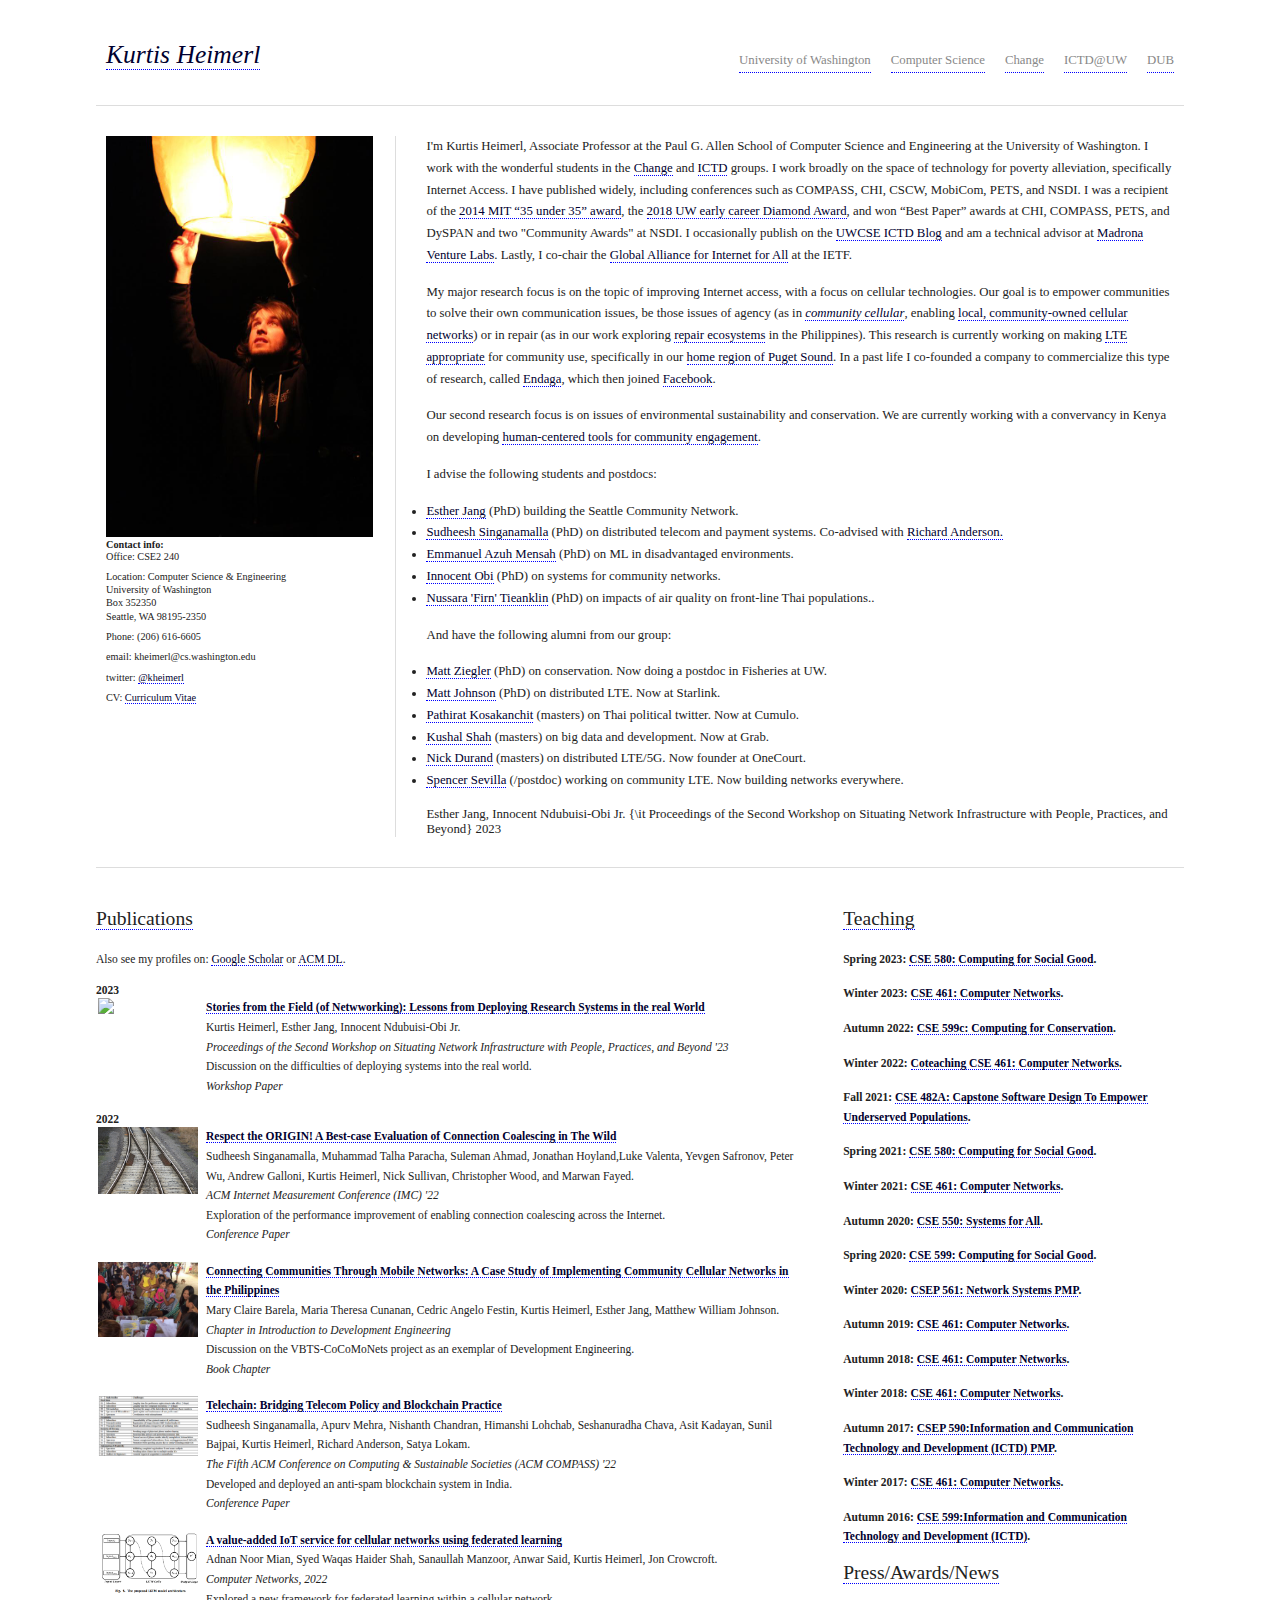
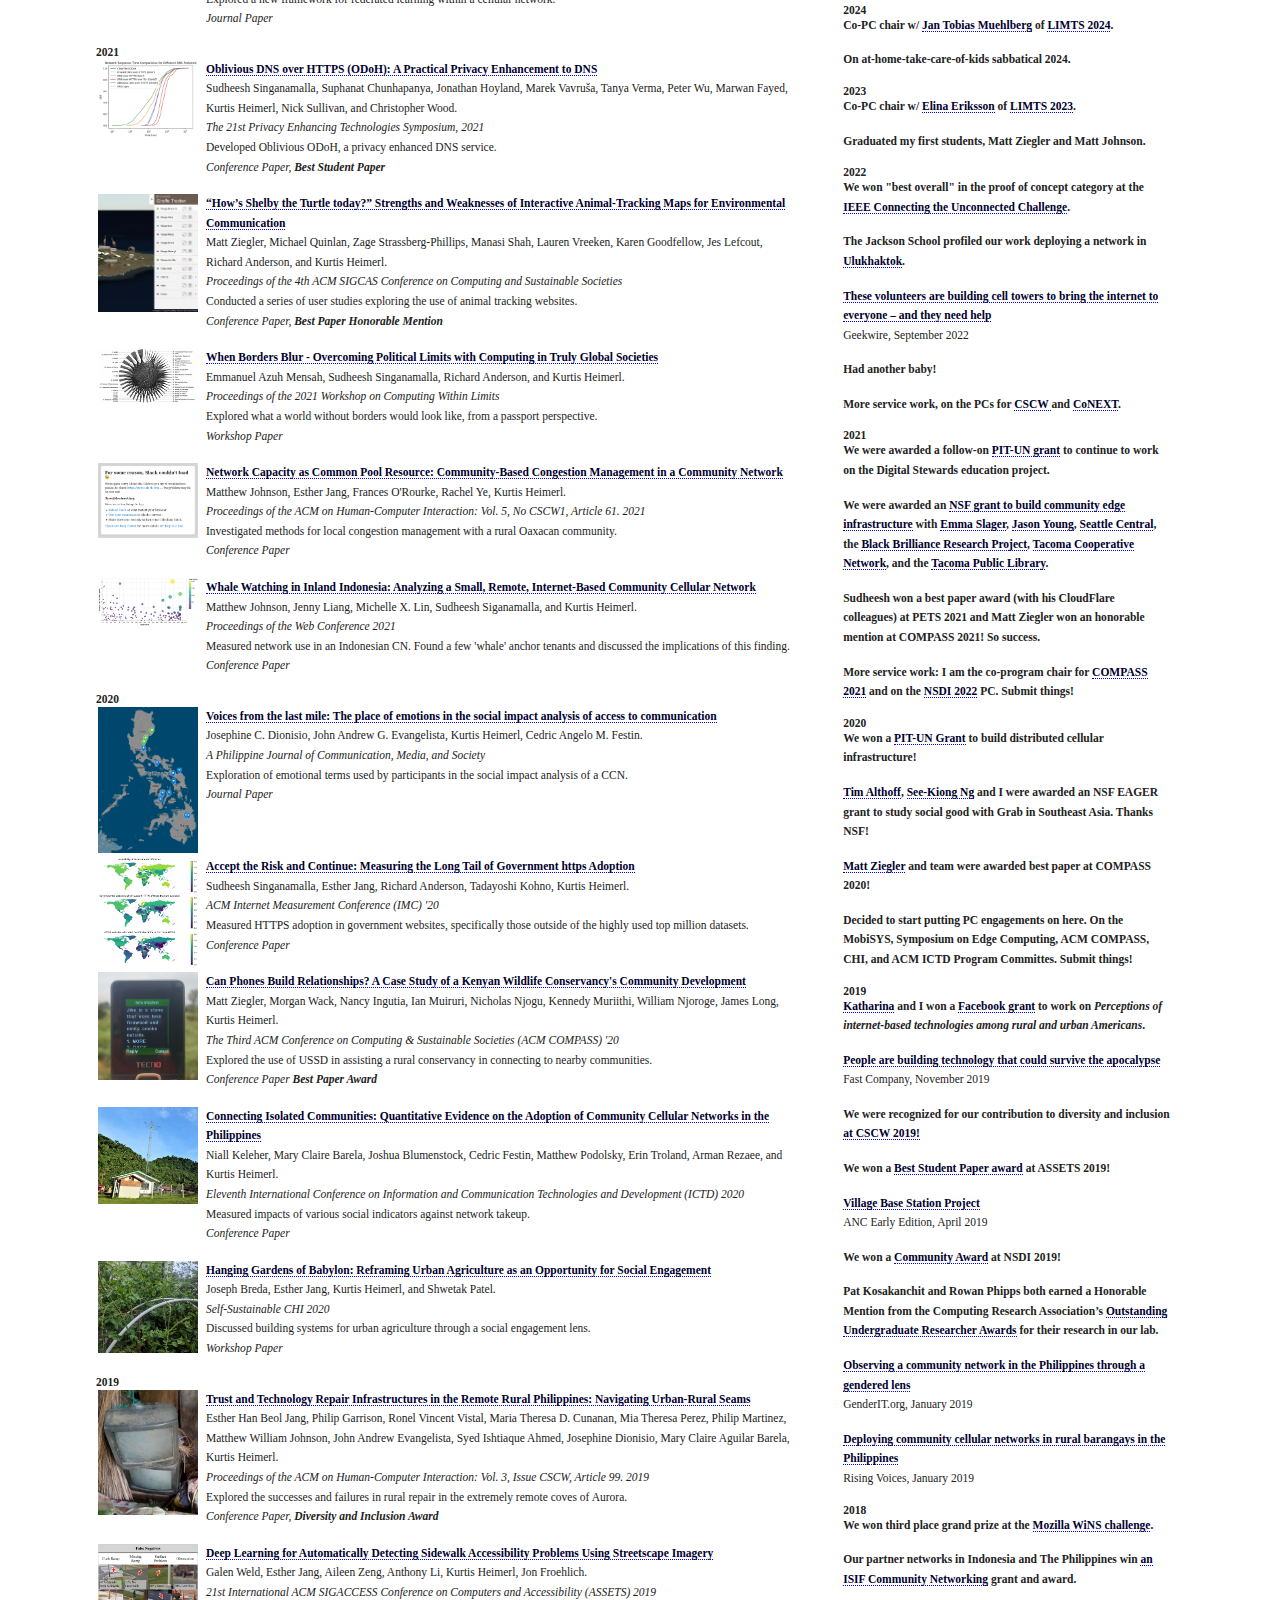
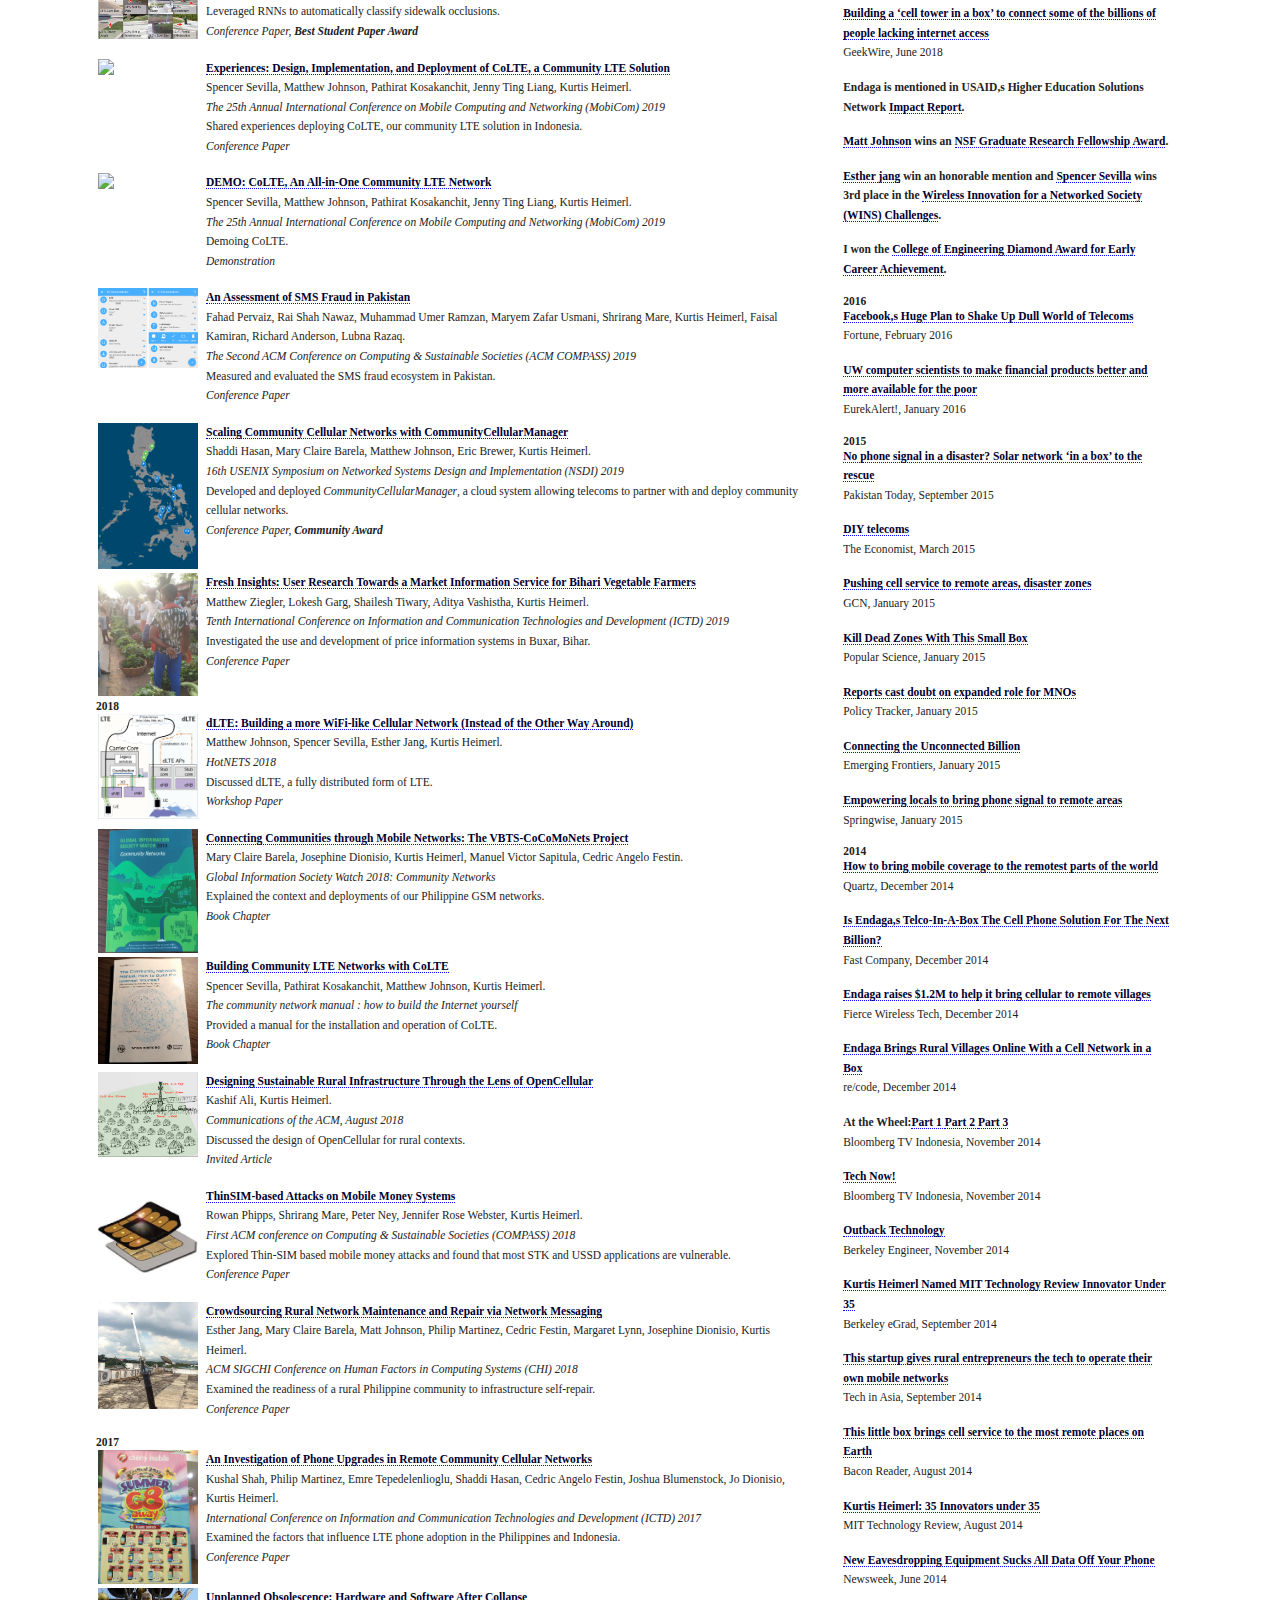
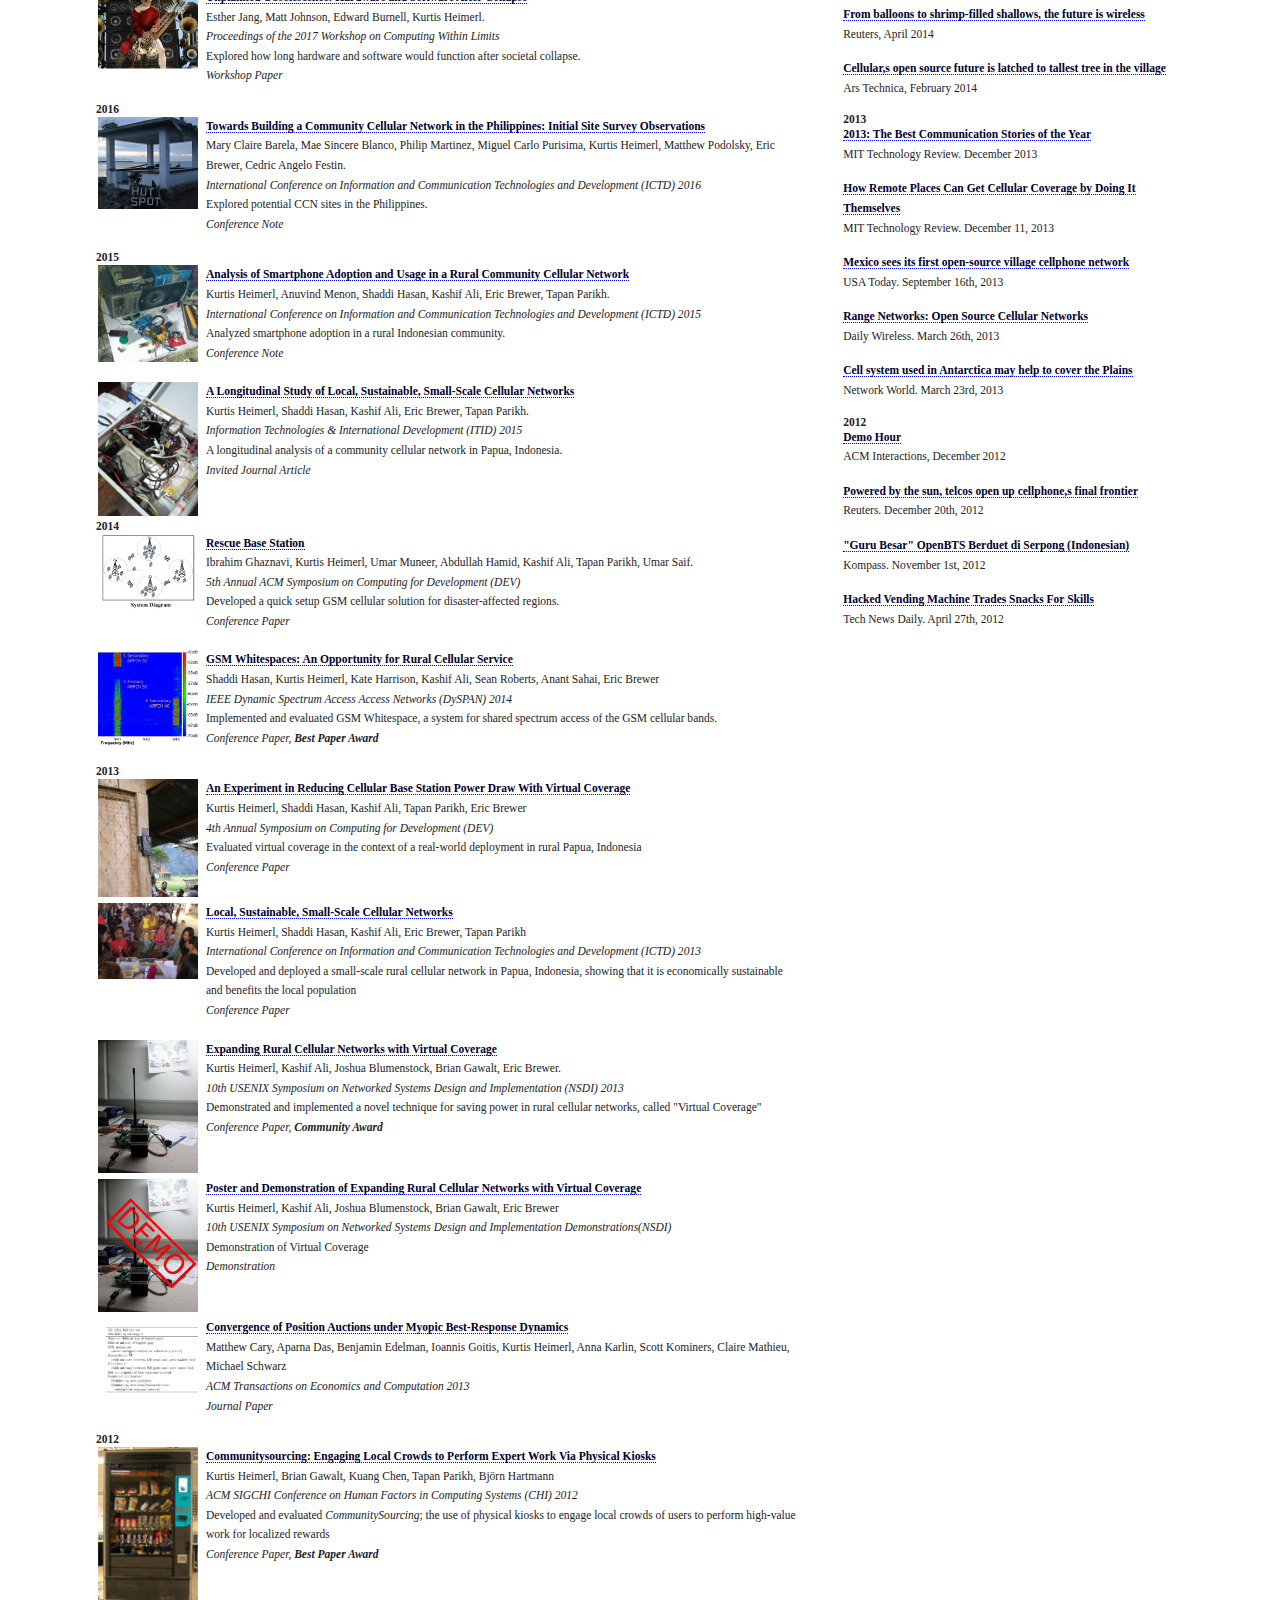
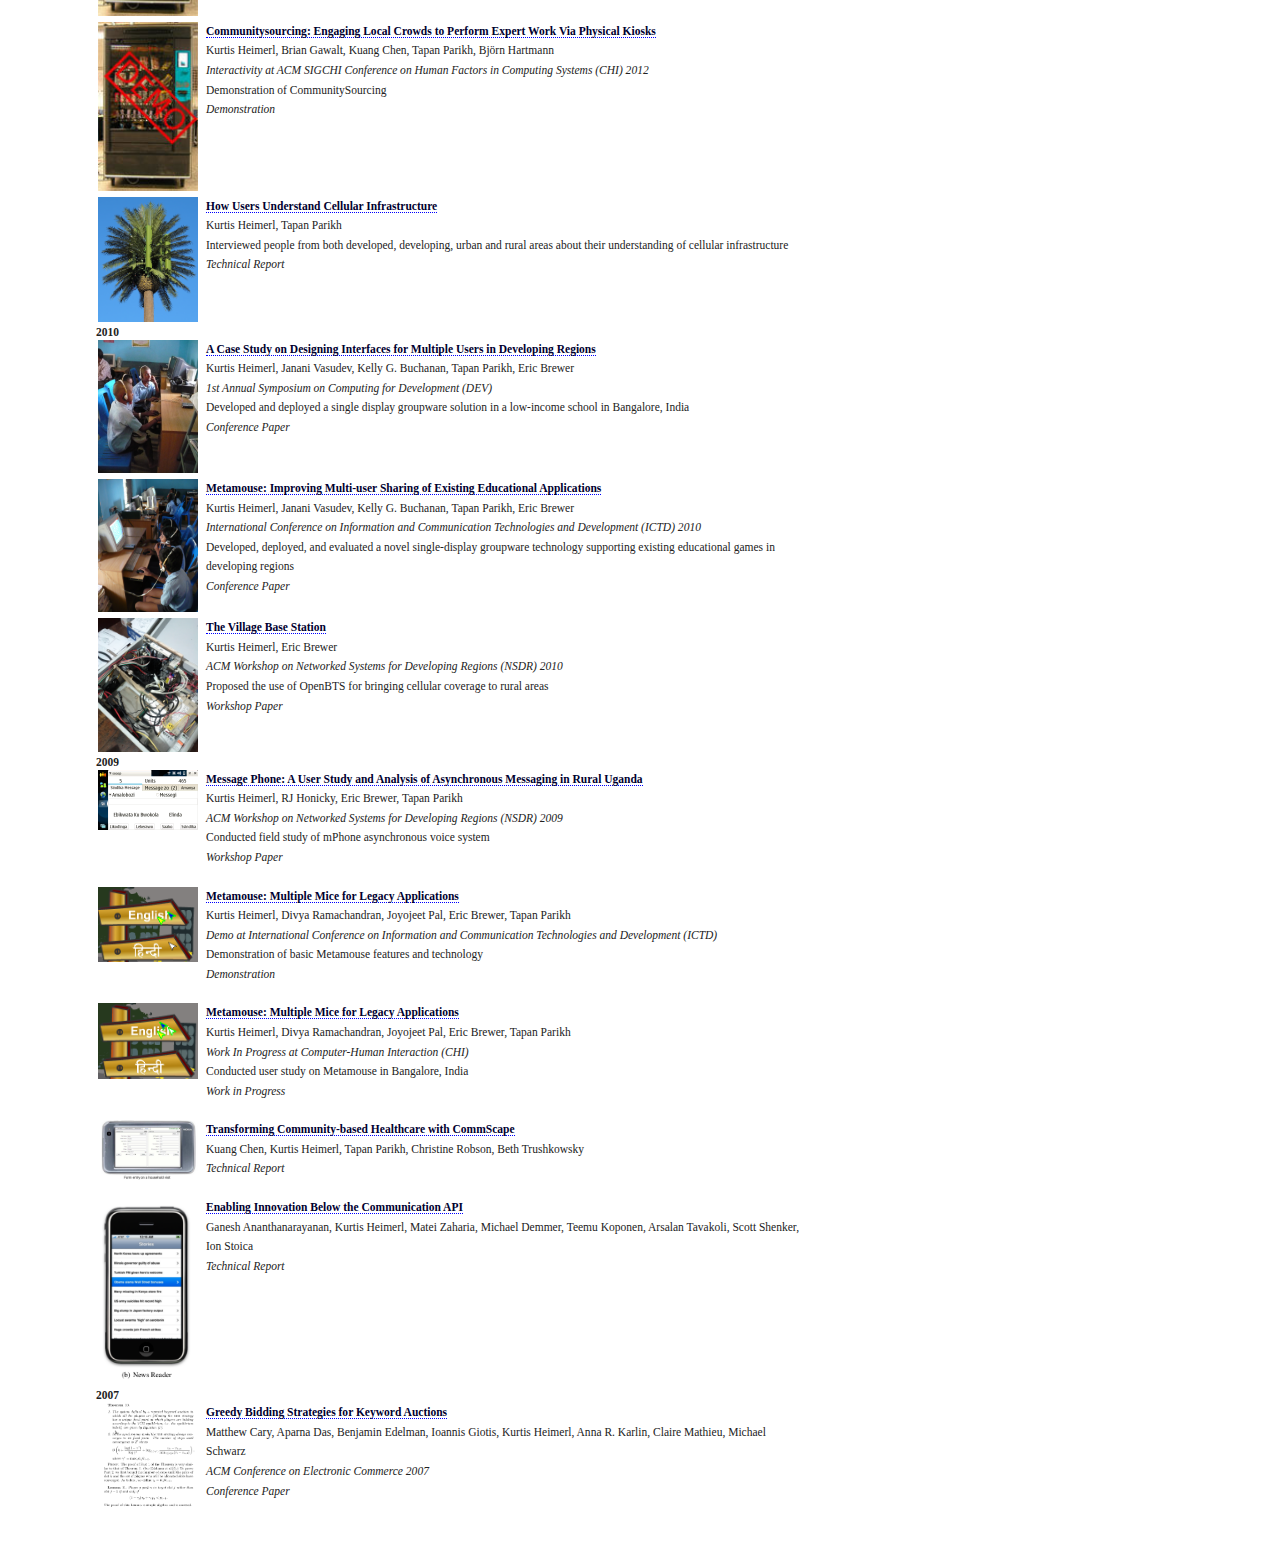
==== index.html @ 7b40af9b "updates news" ====
<!DOCTYPE html PUBLIC "-//W3C//DTD XHTML 1.0 Strict//EN" "http://www.w3.org/TR/xhtml1/DTD/xhtml1-strict.dtd">
<!-- saved from url=(0035)http://kurti.sh -->
<html xmlns="http://www.w3.org/1999/xhtml"><head><meta http-equiv="Content-Type" content="text/html; charset=UTF-8">
	
	<meta name="author" content="Kurtis Heimerl">
	<link rel="stylesheet" href="minimal.css" type="text/css">
	<style type="text/css" media="screen">
	p.pub {}
	span.pubtitle {font-weight:bold;}
	a.pubtitle {font-weight:bold;}	
	a.pubtitle:hover{}
	.pubauth {}
	.pubvenue {font-style:italic;}
	.publinks a{ font-style:italic;}
	.pubaward {color:#990000; font-style:italic;}

	p.newsitem {
	}
	p.newsdate {
	}

	.course A{font-weight:bold;}

	.course A:hover{}
	</style>
	<title>Kurtis Heimerl, University of Washington</title>

	<!--jQuery for templating-->
  <script type="text/javascript" src="jquery-1.4.4.min.js"></script><style type="text/css"></style>
  <script type="text/javascript" src="jquery.tmpl.min.js"></script>
  
</head>
<body>
  <div id="content">
    <h1><a href="http://kurti.sh">Kurtis Heimerl</a></h1>
    
    <ul id="menu">
      <li><a href="http://www.washington.edu/">University of Washington</a></li>
      <li><a href="http://www.cs.washington.edu/">Computer Science</a></li>
      <li><a href="http://change.washington.edu/">Change</a></li>
      <li><a href="http://ictd.cs.washington.edu/">ICTD@UW</a></li>
	  <li><a href="http://dub.washington.edu/">DUB</a></li>
      <li></li>
    </ul>
	
    <div class="post">
      <div class="details">
	<img src="images/lantern.jpg" style='height: 100%; width: 100%; object-fit: contain' border="0"/>
	<h4>Contact info:</h4>
	<p>Office: CSE2 240 <br/></p>
	<p>Location: Computer Science & Engineering<br/>
	  University of Washington<br/>
	  Box 352350<br/>
	  Seattle, WA 98195-2350<br/>
	  </p>
	<p>Phone: (206) 616-6605</p>
	<p>email: kheimerl@cs.washington.edu</p>
	<p>twitter: <a href="http://twitter.com/kheimerl">@kheimerl</a></p>
	<p>CV: <a href="cv.pdf">Curriculum Vitae</a></p>
	<!--
	<h4>Faculty Application Materials</h4>
	<p>
	  <a href="ResearchStatement.pdf">Research Statement</a> <br/>
	  <a href="TeachingStatement.pdf">Teaching Statement</a> <br/>
	</p>
	-->
      </div>
      <div class="body"> 
	<p>I'm Kurtis Heimerl, Associate Professor at the Paul G. Allen School of Computer Science and Engineering at the University of Washington. I work with the wonderful students in the <a href="http://change.washington.edu">Change</a> and <a href="http://ictd.cs.washington.edu">ICTD</a> groups. I work broadly on the space of technology for poverty alleviation, specifically Internet Access. I have published widely, including conferences such as COMPASS, CHI, CSCW, MobiCom, PETS, and NSDI. I was a recipient of the <a href="http://grad.berkeley.edu/news/headlines/honors-awards/kurtis-heimerl-named-mit-technology-innovator/">2014 MIT “35 under 35” award</a>, the <a href="https://news.cs.washington.edu/2018/01/18/kurtis-heimerl-recognized-with-college-of-engineering-diamond-award-for-early-career-achievement/">2018 UW early career Diamond Award</a>, and won “Best Paper” awards at CHI, COMPASS, PETS, and DySPAN and two "Community Awards" at NSDI. I occasionally publish on the <a href="https://medium.com/uw-ictd">UWCSE ICTD Blog</a> and am a technical advisor at <a href="https://www.madronavl.com/team">Madrona Venture Labs</a>. Lastly, I co-chair the <a href="https://datatracker.ietf.org/group/gaia/about/"> Global Alliance for Internet for All</a> at the IETF.</p> 
	  
	<p>My major research focus is on the topic of improving Internet access, with a focus on cellular technologies. Our goal is to empower communities to solve their own communication issues, be those issues of agency (as in <a href="pubs/Scaling_Community_Cellular_Networks.pdf"><i>community cellular</i></a>, enabling <a href="https://youtu.be/gc9zopzhlYM?t=4303">local, community-owned cellular networks</a>) or in repair (as in our work exploring <a href="pubs/chi-2017-tanay.pdf">repair ecosystems</a> in the Philippines). This research is currently working on making <a href="pubs/CoLTE_Mobicom_2019.pdf">LTE appropriate</a> for community use, specifically in our <a href="https://medium.com/uw-ictd/community-networks-in-seattle-a-call-to-action-b11e944d0a19">home region of Puget Sound</a>. In a past life I co-founded a company to commercialize this type of research, called <a href="http://www.fastcolabs.com/3039243/is-endagas-telco-in-a-box-the-cell-phone-solution-for-the-next-billion">Endaga</a>, which then joined <a href="http://facebook.com">Facebook</a>.</p>

	<p>Our second research focus is on issues of environmental sustainability and conservation. We are currently working with a convervancy in Kenya on developing <a href="https://medium.com/uw-ictd/technology-and-human-centered-environmentalism-27af63b54a6e">human-centered tools for community engagement</a>. </p>

	<p>
	  I advise the following students and postdocs: <ul>
	    <li><a href="https://homes.cs.washington.edu/~infrared/">Esther Jang</a> (PhD) building the </a href="https://seattlecommunitynetwork.org/">Seattle Community Network</a>.</li>
	    <li><a href="https://sudheesh.info/">Sudheesh Singanamalla</a> (PhD) on distributed telecom and payment systems. Co-advised with <a href="https://www.cs.washington.edu/people/faculty/anderson">Richard Anderson.</a> </li>
	    <li><a href="https://emazuh.github.io/">Emmanuel Azuh Mensah</a> (PhD) on ML in disadvantaged environments. </li>
	    <li><a href="https://blog.uzodi.com/">Innocent Obi</a> (PhD) on systems for community networks. </li>
	    <li><a href="https://github.com/nussarafirn">Nussara 'Firn' Tieanklin</a> (PhD) on impacts of air quality on front-line Thai populations.. </li>

	  </ul>
	</p>

	<p>
	  And have the following alumni from our group: <ul>
	    <li><a href="https://mziegler.github.io/">Matt Ziegler</a> (PhD) on conservation. Now doing a postdoc in Fisheries at UW.</li>

	    <li><a href="https://homes.cs.washington.edu/~matt9j/">Matt Johnson</a> (PhD) on distributed LTE. Now at Starlink.</li>

	    <li><a href="https://www.linkedin.com/in/pathiratk/">Pathirat Kosakanchit</a> (masters) on Thai political twitter. Now at Cumulo.</li>
	    <li><a href="https://kns94.github.io/">Kushal Shah</a> (masters) on big data and development. Now at Grab.</li>

	    <li><a href="https://www.linkedin.com/in/nick-durand-52a438186/">Nick Durand</a> (masters) on distributed LTE/5G. Now founder at OneCourt.</li>

	    <li><a href="https://spencersevilla.com/">Spencer Sevilla</a> (/postdoc) working on community LTE. Now building networks everywhere.</li>


	    <!--<li><a href="https://www.linkedin.com/in/rowan-phipps/">Rowan Phipps</a> (undergrad) on cellular security. Onto proper security research in the security and privacy lab. </li> -->

	  </ul>
	</p>
	
<!--
	<p>I've worked on a wide variety of projects. Some examples include <a href="http://represent.berkeley.edu/umati/">Umati,</a> the crowdsourcing vending machine; PANTS/NetAPI, a modern sockets implementation; <a href="pubs/mphone_nsdr_2009.pdf">mPhone</a>, a message-oriented phone system; and the Python implementation of the <a href="http://www.dtnrg.org/wiki/Code">DTN bundle protocol.</a></p>  

	<p>My Master's thesis was a project called <a href="http://sourceforge.net/projects/metamouse/">Metamouse</a> (not to be confused with <a href="http://www.metamouse.com">this</a>), which allows for more equitable sharing of existing educational content. You can see a video demonstration <a href="http://www.youtube.com/watch?v=XEu5MIx4fIs">here</a>. I also gave a CITRIS talk on this research which you can see <a href="http://www.youtube.com/watch?v=6Hb1d-Qh1Dw">here</a>.</p>  
	-->
	Esther Jang, Innocent Ndubuisi-Obi Jr.
	{\it Proceedings of the Second Workshop on Situating Network Infrastructure with People, Practices, and Beyond} 2023
	

      </div> <!-- END BODY-->
      <div class="x"></div>
    </div>
      
    <div class="coltwo">
      <h3><a href="http://www.cs.berkeley.edu/~kheimerl/#">Publications</a></h3>
      <p>Also see my profiles on: <a href="http://scholar.google.com/citations?user=CKwb5v8AAAAJ">Google Scholar</a> or <a href="http://dl.acm.org/author_page.cfm?id=81331494033">ACM DL</a>.</p>

      <div id="paperList">
	<h4>2023</h4>
	<table>
	  <tbody><tr><td width="106" valign="top"><img src="images/cd-install.png" width="100"/></td><td valign="top">    <p class="pub">   <span class="pubtitle"><a href="pubs/snip2_23.pdf">Stories from the Field (of Netwworking): Lessons from Deploying Research Systems in the real World</a></span><br/>      <span class="pubauth"> Kurtis Heimerl, Esther Jang, Innocent Ndubuisi-Obi Jr.<br/></span> <span class="pubvenue"> Proceedings of the Second Workshop on Situating Network Infrastructure with People, Practices, and Beyond '23<br/></span>   <span class="pubsumm"> Discussion on the difficulties of deploying systems into the real world. <br/></span>   <span class="pubvenue">Workshop Paper</span><span class="publinks"></span>       </p></td></tr>
	  </table>
	<h4>2022</h4>
	<table>
	  <tbody><tr><td width="106" valign="top"><img src="images/coalesce.jpg" width="100"/></td><td valign="top">    <p class="pub">   <span class="pubtitle"><a href="pubs/coalesce_imc2022.pdf">Respect the ORIGIN! A Best-case Evaluation of Connection Coalescing in The Wild</a></span><br/>      <span class="pubauth"> Sudheesh Singanamalla, Muhammad Talha Paracha, Suleman Ahmad, Jonathan Hoyland,Luke Valenta, Yevgen Safronov, Peter Wu, Andrew Galloni, Kurtis Heimerl, Nick Sullivan, Christopher Wood, and Marwan Fayed. <br/></span> <span class="pubvenue"> ACM Internet Measurement Conference (IMC) '22<br/></span>   <span class="pubsumm"> Exploration of the performance improvement of enabling connection coalescing across the Internet. <br/></span>   <span class="pubvenue">Conference Paper</span><span class="publinks"></span>       </p></td></tr>
	  <tbody><tr><td width="106" valign="top"><img src="images/cocomonets.png" width="100"/></td><td valign="top">    <p class="pub">   <span class="pubtitle"><a href="https://link.springer.com/chapter/10.1007/978-3-030-86065-3_21">Connecting Communities Through Mobile Networks: A Case Study of Implementing Community Cellular Networks in the Philippines </a></span><br/>      <span class="pubauth"> Mary Claire Barela, Maria Theresa Cunanan, Cedric Angelo Festin, Kurtis Heimerl, Esther Jang, Matthew William Johnson. <br/></span> <span class="pubvenue"> Chapter in Introduction to Development Engineering <br/></span>   <span class="pubsumm"> Discussion on the VBTS-CoCoMoNets project as an exemplar of Development Engineering. <br/></span>   <span class="pubvenue">Book Chapter</span><span class="publinks"></span>       </p></td></tr>
	  <tbody><tr><td width="106" valign="top"><img src="images/telechain.png" width="100"/></td><td valign="top">    <p class="pub">   <span class="pubtitle"><a href="pubs/telechain.pdf">Telechain: Bridging Telecom Policy and Blockchain Practice </a></span><br/>      <span class="pubauth"> Sudheesh Singanamalla, Apurv Mehra, Nishanth Chandran, Himanshi Lohchab, Seshanuradha Chava, Asit Kadayan, Sunil Bajpai, Kurtis Heimerl, Richard Anderson, Satya Lokam. <br/></span> <span class="pubvenue"> The Fifth ACM Conference on Computing & Sustainable Societies (ACM COMPASS) '22 <br/></span>   <span class="pubsumm"> Developed and deployed an anti-spam blockchain system in India. <br/></span>   <span class="pubvenue">Conference Paper</span><span class="publinks"></span>       </p></td></tr>
	  <tbody><tr><td width="106" valign="top"><img src="images/haider_paper.png" width="100"/></td><td valign="top">    <p class="pub">   <span class="pubtitle"><a href="https://www.sciencedirect.com/science/article/abs/pii/S1389128622002262">A value-added IoT service for cellular networks using federated learning </a></span><br/>      <span class="pubauth"> Adnan Noor Mian, Syed Waqas Haider Shah, Sanaullah Manzoor, Anwar Said, Kurtis Heimerl, Jon Crowcroft. <br/></span> <span class="pubvenue"> Computer Networks, 2022 <br/></span>   <span class="pubsumm"> Explored a new framework for federated learning within a cellular network. <br/></span>   <span class="pubvenue">Journal Paper</span><span class="publinks"></span>       </p></td></tr>
	    </table>
	<h4>2021</h4>
	<table>
	  <tbody><tr><td width="106" valign="top"><img src="images/all_protocols_compare.png" width="100"/></td><td valign="top">    <p class="pub">   <span class="pubtitle"><a href="pubs/popets-2021-0085.pdf">Oblivious DNS over HTTPS (ODoH): A Practical Privacy Enhancement to DNS </a></span><br/>      <span class="pubauth"> Sudheesh Singanamalla, Suphanat Chunhapanya, Jonathan Hoyland, Marek Vavruša, Tanya Verma, Peter Wu, Marwan Fayed, Kurtis Heimerl, Nick Sullivan, and Christopher Wood. <br/></span> <span class="pubvenue"> The 21st Privacy Enhancing Technologies Symposium, 2021 <br/></span>   <span class="pubsumm"> Developed Oblivious ODoH, a privacy enhanced DNS service. <br/></span>   <span class="pubvenue">Conference Paper, <b> Best Student Paper</b> </span><span class="publinks"></span>       </p></td></tr>
	  <tbody><tr><td width="106" valign="top"><img src="images/er-giraffe_tracker_small.png" width="100"/></td><td valign="top">    <p class="pub">   <span class="pubtitle"><a href="pubs/shelby-compass21.pdf">“How’s Shelby the Turtle today?” Strengths and Weaknesses of Interactive Animal-Tracking Maps for Environmental Communication  </a></span><br/>      <span class="pubauth"> Matt Ziegler, Michael Quinlan, Zage Strassberg-Phillips, Manasi Shah, Lauren Vreeken, Karen Goodfellow, Jes Lefcout, Richard Anderson, and Kurtis Heimerl. <br/></span> <span class="pubvenue"> Proceedings of the 4th ACM SIGCAS Conference on Computing and Sustainable Societies <br/></span>   <span class="pubsumm"> Conducted a series of user studies exploring the use of animal tracking websites. <br/></span>   <span class="pubvenue">Conference Paper, <b>Best Paper Honorable Mention</b></span><span class="publinks"></span>       </p></td></tr>
	  <tbody><tr><td width="106" valign="top"><img src="images/csc.png" width="100"/></td><td valign="top">    <p class="pub">   <span class="pubtitle"><a href="pubs/borderless_limits_2021.pdf">When Borders Blur - Overcoming Political Limits with Computing in Truly Global Societies </a></span><br/>      <span class="pubauth"> Emmanuel Azuh Mensah, Sudheesh Singanamalla, Richard Anderson, and Kurtis Heimerl. <br/></span> <span class="pubvenue"> Proceedings of the 2021 Workshop on Computing Within Limits <br/></span>   <span class="pubsumm"> Explored what a world without borders would look like, from a passport perspective. <br/></span>   <span class="pubvenue">Workshop Paper</span><span class="publinks"></span>       </p></td></tr>
	  <tbody><tr><td width="106" valign="top"><img src="images/slack-no-load.png" width="100"/></td><td valign="top">    <p class="pub">   <span class="pubtitle"><a href="pubs/commgestion_2020.pdf">Network Capacity as Common Pool Resource: Community-Based Congestion Management in a Community Network </a></span><br/>      <span class="pubauth"> Matthew Johnson, Esther Jang, Frances O'Rourke, Rachel Ye, Kurtis Heimerl. <br/></span> <span class="pubvenue"> Proceedings of the ACM on Human-Computer Interaction: Vol. 5, No CSCW1, Article 61. 2021 <br/></span>   <span class="pubsumm"> Investigated methods for local congestion management with a rural Oaxacan community. <br/></span>   <span class="pubvenue">Conference Paper</span><span class="publinks"></span>       </p></td></tr>
	  <tbody><tr><td width="106" valign="top"><img src="images/rate_purchase_per_user.png" width="100"/></td><td valign="top">    <p class="pub">   <span class="pubtitle"><a href="pubs/bok_data_analysis_2020.pdf">Whale Watching in Inland Indonesia: Analyzing a Small, Remote, Internet-Based Community Cellular Network </a></span><br/>      <span class="pubauth"> Matthew Johnson, Jenny Liang, Michelle X. Lin, Sudheesh Siganamalla, and Kurtis Heimerl. <br/></span> <span class="pubvenue"> Proceedings of the Web Conference 2021 <br/></span>   <span class="pubsumm"> Measured network use in an Indonesian CN. Found a few 'whale' anchor tenants and discussed the implications of this finding.<br/></span>   <span class="pubvenue">Conference Paper</span><span class="publinks"></span>       </p></td></tr>
	  </table>
	<h4>2020</h4>
	<table>
  	  <tbody><tr><td width="106" valign="top"><img src="images/ccm_sites.png" width="100"/></td><td valign="top">    <p class="pub">   <span class="pubtitle"><a href="http://www.plarideljournal.org/article/voices-from-the-last-mile-the-place-of-emotions-in-the-social-impact-analysis-of-access-to-communication">Voices from the last mile: The place of emotions in the social impact analysis of access to communication </a></span><br/>      <span class="pubauth"> Josephine C. Dionisio, John Andrew G. Evangelista, Kurtis Heimerl, Cedric Angelo M. Festin.<br/></span> <span class="pubvenue"> A Philippine Journal of Communication, Media, and Society <br/></span>   <span class="pubsumm">Exploration of emotional terms used by participants in the social impact analysis of a CCN. <br/></span>   <span class="pubvenue">Journal Paper</span><span class="publinks"></span>       </p></td></tr>
  	  <tbody><tr><td width="106" valign="top"><img src="images/https_and_cert_status_3.png" width="100"/></td><td valign="top">    <p class="pub">   <span class="pubtitle"><a href="pubs/IMC_2020___Long_Tail_of_the_Internet.pdf">Accept the Risk and Continue: Measuring the Long Tail of Government https Adoption </a></span><br/>      <span class="pubauth"> Sudheesh Singanamalla, Esther Jang, Richard Anderson, Tadayoshi Kohno, Kurtis Heimerl.<br/></span> <span class="pubvenue"> ACM Internet Measurement Conference (IMC) '20<br/></span>   <span class="pubsumm">Measured HTTPS adoption in government websites, specifically those outside of the highly used top million datasets. <br/></span>   <span class="pubvenue">Conference Paper</span><span class="publinks"></span>       </p></td></tr>
  	  <tbody><tr><td width="106" valign="top"><img src="images/phone-jiko.jpg" width="100"/></td><td valign="top">    <p class="pub">   <span class="pubtitle"><a href="pubs/olpejeta_compass2020.pdf">Can Phones Build Relationships? A Case Study of a Kenyan Wildlife Conservancy's Community Development </a></span><br/>      <span class="pubauth"> Matt Ziegler, Morgan Wack, Nancy Ingutia, Ian Muiruri, Nicholas Njogu, Kennedy Muriithi, William Njoroge, James Long, Kurtis Heimerl.<br/></span> <span class="pubvenue"> The Third ACM Conference on Computing & Sustainable Societies (ACM COMPASS) '20<br/></span>   <span class="pubsumm">Explored the use of USSD in assisting a rural conservancy in connecting to nearby communities. <br/></span>   <span class="pubvenue">Conference Paper <b>Best Paper Award</b</span><span class="publinks"></span>       </p></td></tr>
  	  <tbody><tr><td width="106" valign="top"><img src="images/ictd2020.jpg" width="100"/></td><td valign="top">    <p class="pub">   <span class="pubtitle"><a href="pubs/ccn_takeup_paper.pdf">Connecting Isolated Communities: Quantitative Evidence on the Adoption of Community Cellular Networks in the Philippines </a></span><br/>      <span class="pubauth"> Niall Keleher, Mary Claire Barela, Joshua Blumenstock, Cedric Festin, Matthew Podolsky, Erin Troland, Arman Rezaee, and Kurtis Heimerl.<br/></span> <span class="pubvenue">Eleventh International Conference on Information and Communication Technologies and Development (ICTD) 2020<br/></span>   <span class="pubsumm">Measured impacts of various social indicators against network takeup. <br/></span>   <span class="pubvenue">Conference Paper</span><span class="publinks"></span>       </p></td></tr>
  	  <tbody><tr><td width="106" valign="top"><img src="images/tomatoes.jpeg" width="100"/></td><td valign="top">    <p class="pub">   <span class="pubtitle"><a href="pubs/babylon_breda_chi2020.pdf">Hanging Gardens of Babylon: Reframing Urban Agriculture as an Opportunity for Social Engagement </a></span><br/>      <span class="pubauth"> Joseph Breda, Esther Jang, Kurtis Heimerl, and Shwetak Patel.<br/></span> <span class="pubvenue">Self-Sustainable CHI 2020<br/></span>   <span class="pubsumm">Discussed building systems for urban agriculture through a social engagement lens. <br/></span>   <span class="pubvenue">Workshop Paper</span><span class="publinks"></span>       </p></td></tr>
	</tbody></table>
	<h4>2019</h4>
	<table>
  	  <tbody><tr><td width="106" valign="top"><img src="images/oldtvs.jpg" width="100"/></td><td valign="top">    <p class="pub">   <span class="pubtitle"><a href="pubs/cscw_2019_rural_repair_camera.pdf ">Trust and Technology Repair Infrastructures in the Remote Rural Philippines: Navigating Urban-Rural Seams </a></span><br/>      <span class="pubauth"> Esther Han Beol Jang, Philip Garrison, Ronel Vincent Vistal, Maria Theresa D. Cunanan, Mia Theresa Perez, Philip Martinez, <br/> Matthew William Johnson, John Andrew Evangelista, Syed Ishtiaque Ahmed, Josephine Dionisio, Mary Claire Aguilar Barela, Kurtis Heimerl.<br/></span> <span class="pubvenue">Proceedings of the ACM on Human-Computer Interaction: Vol. 3, Issue CSCW, Article 99. 2019<br/></span>   <span class="pubsumm">Explored the successes and failures in rural repair in the extremely remote coves of Aurora. <br/></span>   <span class="pubvenue">Conference Paper, <b>Diversity and Inclusion Award</b></span><span class="publinks"></span>       </p></td></tr>
  	  <tbody><tr><td width="106" valign="top"><img src="images/sidewalk_assets.png" width="100"/></td><td valign="top">    <p class="pub">   <span class="pubtitle"><a href="pubs/sidewalk_cv_assets_final_fixed_accessible.pdf">Deep Learning for Automatically Detecting Sidewalk Accessibility Problems Using Streetscape Imagery </a></span><br/>      <span class="pubauth"> Galen Weld, Esther Jang, Aileen Zeng, Anthony Li, Kurtis Heimerl, Jon Froehlich.<br/></span> <span class="pubvenue"> 21st International ACM SIGACCESS Conference on Computers and Accessibility (ASSETS) 2019<br/></span>   <span class="pubsumm">Leveraged RNNs to automatically classify sidewalk occlusions. <br/></span>   <span class="pubvenue">Conference Paper, <b>Best Student Paper Award</b></span><span class="publinks"></span>       </p></td></tr>
  	  <tbody><tr><td width="106" valign="top"><img src="images/CoLTE_mobicom.png" width="100"/></td><td valign="top">    <p class="pub">   <span class="pubtitle"><a href="pubs/CoLTE_Mobicom_2019.pdf">Experiences: Design, Implementation, and Deployment of CoLTE, a Community LTE Solution </a></span><br/>      <span class="pubauth"> Spencer Sevilla, Matthew Johnson, Pathirat Kosakanchit, Jenny Ting Liang, Kurtis Heimerl.<br/></span> <span class="pubvenue"> The 25th Annual International Conference on Mobile Computing and Networking (MobiCom) 2019<br/></span>   <span class="pubsumm">Shared experiences deploying CoLTE, our community LTE solution in Indonesia. <br/></span>   <span class="pubvenue">Conference Paper</span><span class="publinks"></span>       </p></td></tr>
	  <tbody><tr><td width="106" valign="top"><img src="images/CoLTE_mobicom_demo.png" width="100"/></td><td valign="top">    <p class="pub">   <span class="pubtitle"><a href="pubs/CoLTE_Mobicom_Demo_2019.pdf">DEMO: CoLTE, An All-in-One Community LTE Network</a></span><br/>      <span class="pubauth"> Spencer Sevilla, Matthew Johnson, Pathirat Kosakanchit, Jenny Ting Liang, Kurtis Heimerl.<br/></span> <span class="pubvenue"> The 25th Annual International Conference on Mobile Computing and Networking (MobiCom) 2019<br/></span>   <span class="pubsumm">Demoing CoLTE. <br/></span>   <span class="pubvenue">Demonstration</span><span class="publinks"></span>       </p></td></tr>
  	  <tbody><tr><td width="106" valign="top"><img src="images/smishing_image.png" width="100"/></td><td valign="top">    <p class="pub">   <span class="pubtitle"><a href="pubs/Smishing_Compass_2019_Camera_Ready.pdf">An Assessment of SMS Fraud in Pakistan</a></span><br/>      <span class="pubauth"> Fahad Pervaiz, Rai Shah Nawaz, Muhammad Umer Ramzan, Maryem Zafar Usmani, Shrirang Mare, Kurtis Heimerl, Faisal Kamiran, Richard Anderson, Lubna Razaq.<br/></span> <span class="pubvenue">The Second ACM Conference on Computing & Sustainable Societies (ACM COMPASS) 2019<br/></span>   <span class="pubsumm">Measured and evaluated the SMS fraud ecosystem in Pakistan. <br/></span>   <span class="pubvenue">Conference Paper</span><span class="publinks"></span>       </p></td></tr>
  	  <tbody><tr><td width="106" valign="top"><img src="images/ccm_sites.png" width="100"/></td><td valign="top">    <p class="pub">   <span class="pubtitle"><a href="pubs/Scaling_Community_Cellular_Networks.pdf">Scaling Community Cellular Networks with CommunityCellularManager</a></span><br/>      <span class="pubauth"> Shaddi Hasan, Mary Claire Barela, Matthew Johnson, Eric Brewer, Kurtis Heimerl.<br/></span> <span class="pubvenue">16th USENIX Symposium on Networked Systems Design and Implementation (NSDI) 2019<br/></span>   <span class="pubsumm">Developed and deployed <i>CommunityCellularManager</i>, a cloud system allowing telecoms to partner with and deploy community cellular networks. <br/></span>   <span class="pubvenue">Conference Paper, <b>Community Award</b></span><span class="publinks"></span>       </p></td></tr>
  	  <tbody><tr><td width="106" valign="top"><img src="images/market1.jpg" width="100"/></td><td valign="top">    <p class="pub">   <span class="pubtitle"><a href="pubs/MattZ_Loop_ICTDX___cameraready.pdf">Fresh Insights: User Research Towards a Market Information Service for Bihari Vegetable Farmers</a></span><br/>      <span class="pubauth"> Matthew Ziegler, Lokesh Garg, Shailesh Tiwary, Aditya Vashistha, Kurtis Heimerl.<br/></span> <span class="pubvenue">Tenth International Conference on Information and Communication Technologies and Development (ICTD) 2019<br/></span>   <span class="pubsumm">Investigated the use and development of price information systems in Buxar, Bihar. <br/></span>   <span class="pubvenue">Conference Paper</span><span class="publinks"></span>       </p></td></tr>
	</tbody></table>
	<h4>2018</h4>
	<table>
  	  <tbody><tr><td width="106" valign="top"><img src="images/LTE-bolder.png" width="100"/></td><td valign="top">    <p class="pub">   <span class="pubtitle"><a href="pubs/dLTE-Johnson-HotNets-2018.pdf">dLTE: Building a more WiFi-like Cellular Network (Instead of the Other Way Around)</a></span><br/>      <span class="pubauth"> Matthew Johnson, Spencer Sevilla, Esther Jang, Kurtis Heimerl.<br/></span> <span class="pubvenue">HotNETS 2018<br/></span>   <span class="pubsumm">Discussed dLTE, a fully distributed form of LTE. <br/></span>   <span class="pubvenue">Workshop Paper</span><span class="publinks"></span>       </p></td></tr>
    	  <tbody><tr><td width="106" valign="top"><img src="images/giswatch18.jpg" width="100"/></td><td valign="top">    <p class="pub">   <span class="pubtitle"><a href="https://www.giswatch.org/community-networks">Connecting Communities through Mobile Networks: The VBTS-CoCoMoNets Project</a></span><br/>      <span class="pubauth"> Mary Claire Barela, Josephine Dionisio, Kurtis Heimerl, Manuel Victor Sapitula, Cedric Angelo Festin.<br/></span> <span class="pubvenue">Global Information Society Watch 2018: Community Networks<br/></span>   <span class="pubsumm">Explained the context and deployments of our Philippine GSM networks. <br/></span>   <span class="pubvenue">Book Chapter</span><span class="publinks"></span>       </p></td></tr>
    	  <tbody><tr><td width="106" valign="top"><img src="images/colte_manual.jpg" width="100"/></td><td valign="top">    <p class="pub">   <span class="pubtitle"><a href="http://bibliotecadigital.fgv.br/dspace/handle/10438/25696">Building Community LTE Networks with CoLTE</a></span><br/>      <span class="pubauth"> Spencer Sevilla, Pathirat Kosakanchit, Matthew Johnson, Kurtis Heimerl.<br/></span> <span class="pubvenue">The community network manual : how to build the Internet yourself<br/></span>   <span class="pubsumm">Provided a manual for the installation and operation of CoLTE. <br/></span>   <span class="pubvenue">Book Chapter</span><span class="publinks"></span>       </p></td></tr>
	  <tbody><tr><td width="106" valign="top"><img src="images/oc.png" width="100"/></td><td valign="top">    <p class="pub">   <span class="pubtitle"><a href="https://cacm.acm.org/magazines/2018/8/229756-designing-sustainable-rural-infrastructure-through-the-lens-of-opencellular/abstract">Designing Sustainable Rural Infrastructure Through the Lens of OpenCellular</a></span><br/>      <span class="pubauth"> Kashif Ali, Kurtis Heimerl.<br/></span> <span class="pubvenue">Communications of the ACM, August 2018<br/></span>   <span class="pubsumm">Discussed the design of OpenCellular for rural contexts. <br/></span>   <span class="pubvenue">Invited Article</span><span class="publinks"></span>       </p></td></tr>
	  <tbody><tr><td width="106" valign="top"><img src="images/taisyssimcards.jpg" width="100"/></td><td valign="top">    <p class="pub">   <span class="pubtitle"><a href="pubs/thinsim-based-attacks.pdf">ThinSIM-based Attacks on Mobile Money Systems</a></span><br/>      <span class="pubauth"> Rowan Phipps, Shrirang Mare, Peter Ney, Jennifer Rose Webster, Kurtis Heimerl.<br/></span> <span class="pubvenue">First ACM conference on Computing & Sustainable Societies (COMPASS) 2018<br/></span>   <span class="pubsumm">Explored Thin-SIM based mobile money attacks and found that most STK and USSD applications are vulnerable. <br/></span>   <span class="pubvenue">Conference Paper</span><span class="publinks"></span>       </p></td></tr>
	  <tbody><tr><td width="106" valign="top"><img src="images/antenna_problem.jpg" width="100"/></td><td valign="top">    <p class="pub">   <span class="pubtitle"><a href="pubs/chi-2017-tanay.pdf">Crowdsourcing Rural Network Maintenance and Repair via Network Messaging</a></span><br/>      <span class="pubauth"> Esther Jang, Mary Claire Barela, Matt Johnson, Philip Martinez, Cedric Festin, Margaret Lynn, Josephine Dionisio, Kurtis Heimerl.<br/></span>      <span class="pubvenue">ACM SIGCHI Conference on Human Factors in Computing Systems (CHI) 2018<br/></span>   <span class="pubsumm">Examined the readiness of a rural Philippine community to infrastructure self-repair. <br/></span>   <span class="pubvenue">Conference Paper</span><span class="publinks"></span>       </p></td></tr> 
	    </table>
	<h4>2017</h4>
	<table>
	  <tbody><tr><td width="106" valign="top"><img src="images/ph_kids.JPG" width="100"/></td><td valign="top">    <p class="pub">   <span class="pubtitle"><a href="pubs/investigation-phone-upgrades-ICTD17.pdf">An Investigation of Phone Upgrades in Remote Community Cellular Networks</a></span><br/>      <span class="pubauth"> Kushal Shah, Philip Martinez, Emre Tepedelenlioglu, Shaddi Hasan, Cedric Angelo Festin, Joshua Blumenstock, Jo Dionisio, Kurtis Heimerl.<br/></span>      <span class="pubvenue">International Conference on Information and Communication Technologies and Development (ICTD) 2017<br/></span>   <span class="pubsumm">Examined the factors that influence LTE phone adoption in the Philippines and Indonesia. <br/></span>   <span class="pubvenue">Conference Paper</span><span class="publinks"></span>       </p></td></tr> 
	  <tbody><tr><td width="106" valign="top"><img src="images/Coma_doof.jpg" width="100"/></td><td valign="top">    <p class="pub">   <span class="pubtitle"><a href="pubs/unplanned_limits17.pdf">Unplanned Obsolescence: Hardware and Software After Collapse</a></span><br/>      <span class="pubauth"> Esther Jang, Matt Johnson, Edward Burnell, Kurtis Heimerl.<br/></span>      <span class="pubvenue">Proceedings of the 2017 Workshop on Computing Within Limits<br/></span>   <span class="pubsumm">Explored how long hardware and software would function after societal collapse. <br/></span>   <span class="pubvenue">Workshop Paper</span><span class="publinks"></span>       </p></td></tr> 
	</tbody></table>

	<h4>2016</h4>
	<table>         
	  <tbody><tr><td width="106" valign="top"><img src="images/fil_ictd2016.jpg" width="100"/></td><td valign="top">    <p class="pub">   <span class="pubtitle"><a href="pubs/fil_ccn_ictd_2016.pdf">Towards Building a Community Cellular Network in the Philippines: Initial Site Survey Observations</a></span><br/>      <span class="pubauth"> Mary Claire Barela, Mae Sincere Blanco, Philip Martinez, Miguel Carlo Purisima, Kurtis Heimerl, Matthew Podolsky, Eric Brewer, Cedric Angelo Festin.<br/></span>      <span class="pubvenue">International Conference on Information and Communication Technologies and Development (ICTD) 2016<br/></span>   <span class="pubsumm">Explored potential CCN sites in the Philippines. <br/></span>   <span class="pubvenue">Conference Note</span><span class="publinks"></span>       </p></td></tr> 
	</tbody></table>
	<h4>2015</h4>
	<table>         
	  <tbody><tr><td width="106" valign="top"><img src="images/phones.jpg" width="100"/></td><td valign="top">    <p class="pub">   <span class="pubtitle"><a href="pubs/smartphones_ictd15.pdf">Analysis of Smartphone Adoption and Usage in a Rural Community Cellular Network</a></span><br/>      <span class="pubauth"> Kurtis Heimerl, Anuvind Menon, Shaddi Hasan, Kashif Ali, Eric Brewer, Tapan Parikh.<br/></span>      <span class="pubvenue">International Conference on Information and Communication Technologies and Development (ICTD) 2015<br/></span>   <span class="pubsumm">Analyzed smartphone adoption in a rural Indonesian community. <br/></span>   <span class="pubvenue">Conference Note</span><span class="publinks"></span>       </p></td></tr> 
	</tbody></table>
	<table>         
	  <tbody><tr><td width="106" valign="top"><img src="images/bts.jpg" width="100"/></td><td valign="top">    <p class="pub">   <span class="pubtitle"><a href="pubs/vbts_itid_15.pdf">A Longitudinal Study of Local, Sustainable, Small-Scale Cellular Networks</a></span><br/>      <span class="pubauth">Kurtis Heimerl, Shaddi Hasan, Kashif Ali, Eric Brewer, Tapan Parikh.<br/></span>      <span class="pubvenue"> Information Technologies & International Development (ITID) 2015 <br/></span>   <span class="pubsumm">A longitudinal analysis of a community cellular network in Papua, Indonesia. <br/></span>   <span class="pubvenue">Invited Journal Article</span><span class="publinks"></span>       </p></td></tr> 
	</tbody></table>
	<h4>2014</h4>
	<table>         
	  <tbody><tr><td width="106" valign="top"><img src="images/rbs.png" width="100"/></td><td valign="top">    <p class="pub">   <span class="pubtitle"><a href="pubs/rbs-dev14.pdf">Rescue Base Station</a></span><br/>      <span class="pubauth">Ibrahim Ghaznavi, Kurtis Heimerl, Umar Muneer, Abdullah Hamid, Kashif Ali, Tapan Parikh, Umar Saif.<br/></span>      <span class="pubvenue">5th Annual ACM Symposium on Computing for Development (DEV)<br/></span>   <span class="pubsumm">Developed a quick setup GSM cellular solution for disaster-affected regions.<br/></span>   <span class="pubvenue">Conference Paper</span><span class="publinks"></span>       </p></td></tr> 
	</tbody></table>
	<table>
	  <tbody><tr><td width="106" valign="top"><img src="images/dyspann.png" width="100"/></td><td valign="top">    <p class="pub">   <span class="pubtitle"><a href="pubs/gsmws_dyspann14.pdf">GSM Whitespaces: An Opportunity for Rural Cellular Service</a></span><br/>      <span class="pubauth">Shaddi Hasan, Kurtis Heimerl, Kate Harrison, Kashif Ali, Sean Roberts, Anant Sahai, Eric Brewer<br/></span>      <span class="pubvenue">IEEE Dynamic Spectrum Access Access Networks (DySPAN) 2014 <br/></span>   <span class="pubsumm">Implemented and evaluated GSM Whitespace, a system for shared spectrum access of the GSM cellular bands.<br/></span>   <span class="pubvenue">Conference Paper, <b>Best Paper Award</b></span><span class="publinks"></span>       </p></td></tr>      
	</tbody></table>
	<h4>2013</h4>   
	<table>         <tbody><tr><td width="106" valign="top"><img src="images/wake.jpg" width="100"/></td><td valign="top">    <p class="pub">   <span class="pubtitle"><a href="pubs/vbts_dev4.pdf">An Experiment in Reducing Cellular Base Station Power Draw With Virtual Coverage</a></span><br/>      <span class="pubauth">Kurtis Heimerl, Shaddi Hasan, Kashif Ali, Tapan Parikh, Eric Brewer<br/></span>      <span class="pubvenue">4th Annual Symposium on Computing for Development (DEV)<br/></span>   <span class="pubsumm">Evaluated virtual coverage in the context of a real-world deployment in rural Papua, Indonesia<br/></span>   <span class="pubvenue">Conference Paper</span><span class="publinks"></span>       </p></td></tr>      </tbody></table>

	<table>         <tbody><tr><td width="106" valign="top"><img src="images/vbts.png" width="100"/></td><td valign="top">    <p class="pub">   <span class="pubtitle"><a href="pubs/vbts_ictd_13.pdf">Local, Sustainable, Small-Scale Cellular Networks</a></span><br/>      <span class="pubauth">Kurtis Heimerl, Shaddi Hasan, Kashif Ali, Eric Brewer, Tapan Parikh<br/></span>      <span class="pubvenue">International Conference on Information and Communication Technologies and Development (ICTD) 2013<br/></span>   <span class="pubsumm">Developed and deployed a small-scale rural cellular network in Papua, Indonesia, showing that it is economically sustainable and benefits the local population<br/></span>   <span class="pubvenue">Conference Paper</span><span class="publinks"></span>       </p></td></tr>      </tbody></table>

	<table>         <tbody><tr><td width="106" valign="top"><img src="images/wur.jpg" width="100"/></td><td valign="top">    <p class="pub">   <span class="pubtitle"><a href="pubs/vbts_nsdi_13.pdf">Expanding Rural Cellular Networks with Virtual Coverage</a></span><br/>      <span class="pubauth">Kurtis Heimerl, Kashif Ali, Joshua Blumenstock, Brian Gawalt, Eric Brewer.<br/></span>      <span class="pubvenue">10th USENIX Symposium on Networked Systems Design and Implementation (NSDI) 2013<br/></span>   <span class="pubsumm">Demonstrated and implemented a novel technique for saving power in rural cellular networks, called "Virtual Coverage"<br/></span>   <span class="pubvenue">Conference Paper, <b>Community Award</b></span><span class="publinks"></span>       </p></td></tr>      </tbody></table>

	<table>         <tbody><tr><td width="106" valign="top"><img src="images/wur-demo.jpg" width="100"/></td><td valign="top">    <p class="pub">   <span class="pubtitle"><a href="pubs/vbts_nsdi_demo_13.pdf">Poster and Demonstration of Expanding Rural Cellular Networks with Virtual Coverage</a></span><br/>      <span class="pubauth">Kurtis Heimerl, Kashif Ali, Joshua Blumenstock, Brian Gawalt, Eric Brewer<br/></span>      <span class="pubvenue">10th USENIX Symposium on Networked Systems Design and Implementation Demonstrations(NSDI)<br/></span>   <span class="pubsumm">Demonstration of Virtual Coverage<br/></span>   <span class="pubvenue">Demonstration</span><span class="publinks"></span>       </p></td></tr>      </tbody></table>

	<table>         <tbody><tr><td width="106" valign="top"><img src="images/conv.png" width="100"/></td><td valign="top">    <p class="pub">   <span class="pubtitle"><a href="pubs/convergence_in_position_auctions.pdf">Convergence of Position Auctions under Myopic Best-Response Dynamics</a></span><br/>      <span class="pubauth">Matthew Cary, Aparna Das, Benjamin Edelman, Ioannis Goitis, Kurtis Heimerl, Anna Karlin, Scott Kominers, Claire Mathieu, Michael Schwarz<br/></span>      <span class="pubvenue">ACM Transactions on Economics and Computation 2013<br/></span>   <!--<span class="pubsumm"><br/></span>-->   <span class="pubvenue">Journal Paper</span><span class="publinks"></span>       </p></td></tr>      </tbody></table>

	<h4>2012</h4>   
	<table>         <tbody><tr><td width="106" valign="top"><img src="images/chi12-umati.jpg" width="100"/></td><td valign="top">    <p class="pub">   <span class="pubtitle"><a href="pubs/umati_chi2012.pdf">Communitysourcing: Engaging Local Crowds to Perform Expert Work Via Physical Kiosks</a></span><br/>      <span class="pubauth">Kurtis Heimerl, Brian Gawalt, Kuang Chen, Tapan Parikh, Bj&ouml;rn Hartmann<br/></span>      <span class="pubvenue">ACM SIGCHI Conference on Human Factors in Computing Systems (CHI) 2012<br/></span>   <span class="pubsumm">Developed and evaluated <i>CommunitySourcing</i>; the use of physical kiosks to engage local crowds of users to perform high-value work for localized rewards<br/></span>   <span class="pubvenue">Conference Paper, <b>Best Paper Award</b></span><span class="publinks"></span>       </p></td></tr>      </tbody></table>

	<table>         <tbody><tr><td width="106" valign="top"><img src="images/chi12-umati-demo.jpg" width="100"/></td><td valign="top">    <p class="pub">   <span class="pubtitle"><a href="pubs/umati_chi2012.pdf">Communitysourcing: Engaging Local Crowds to Perform Expert Work Via Physical Kiosks</a></span><br/>      <span class="pubauth">Kurtis Heimerl, Brian Gawalt, Kuang Chen, Tapan Parikh, Bj&ouml;rn Hartmann<br/></span>      <span class="pubvenue">Interactivity at ACM SIGCHI Conference on Human Factors in Computing Systems (CHI) 2012<br/></span>   <span class="pubsumm">Demonstration of CommunitySourcing<br/></span>   <span class="pubvenue">Demonstration</span><span class="publinks"></span>       </p></td></tr>      </tbody></table>

	<table>         <tbody><tr><td width="106" valign="top"><img src="images/understanding.jpg" width="100"/></td><td valign="top">    <p class="pub">   <span class="pubtitle"><a href="http://www.eecs.berkeley.edu/Pubs/TechRpts/2012/EECS-2012-42.html">How Users Understand Cellular Infrastructure</a></span><br/>      <span class="pubauth">Kurtis Heimerl, Tapan Parikh<br/></span>      <!--<span class="pubvenue"><br/></span>-->   <span class="pubsumm">Interviewed people from both developed, developing, urban and rural areas about their understanding of cellular infrastructure<br/></span>   <span class="pubvenue">Technical Report</span><span class="publinks"></span>       </p></td></tr>      </tbody></table>

	<h4>2010</h4>   
	<table>         <tbody><tr><td width="106" valign="top"><img src="images/mm2.jpg" width="100"/></td><td valign="top">    <p class="pub">   <span class="pubtitle"><a href="pubs/mm_dev10.pdf">A Case Study on Designing Interfaces for Multiple Users in Developing Regions</a></span><br/>      <span class="pubauth">Kurtis Heimerl, Janani Vasudev, Kelly G. Buchanan, Tapan Parikh, Eric Brewer<br/></span>      <span class="pubvenue">1st Annual Symposium on Computing for Development (DEV)<br/></span>   <span class="pubsumm">Developed and deployed a single display groupware solution in a low-income school in Bangalore, India<br/></span>   <span class="pubvenue">Conference Paper</span><span class="publinks"></span>       </p></td></tr>      </tbody></table>

	<table>         <tbody><tr><td width="106" valign="top"><img src="images/mm.jpg" width="100"/></td><td valign="top">    <p class="pub">   <span class="pubtitle"><a href="pubs/mm_ictd10.pdf">Metamouse: Improving Multi-user Sharing of Existing Educational Applications</a></span><br/>      <span class="pubauth">Kurtis Heimerl, Janani Vasudev, Kelly G. Buchanan, Tapan Parikh, Eric Brewer<br/></span>      <span class="pubvenue">International Conference on Information and Communication Technologies and Development (ICTD) 2010<br/></span>   <span class="pubsumm">Developed, deployed, and evaluated a novel single-display groupware technology supporting existing educational games in developing regions<br/></span>   <span class="pubvenue">Conference Paper</span><span class="publinks"></span>       </p></td></tr>      </tbody></table>

	<table>         <tbody><tr><td width="106" valign="top"><img src="images/bts.jpg" width="100"/></td><td valign="top">    <p class="pub">   <span class="pubtitle"><a href="pubs/vbts_nsdr10.pdf">The Village Base Station</a></span><br/>      <span class="pubauth">Kurtis Heimerl, Eric Brewer<br/></span>      <span class="pubvenue">ACM Workshop on Networked Systems for Developing Regions (NSDR) 2010<br/></span>   <span class="pubsumm">Proposed the use of OpenBTS for bringing cellular coverage to rural areas<br/></span>   <span class="pubvenue">Workshop Paper</span><span class="publinks"></span>       </p></td></tr>      </tbody></table>

	<h4>2009</h4>   
	<table>         <tbody><tr><td width="106" valign="top"><img src="images/mphone.png" width="100"/></td><td valign="top">    <p class="pub">   <span class="pubtitle"><a href="pubs/mphone_nsdr_2009.pdf">Message Phone: A User Study and Analysis of Asynchronous Messaging in Rural Uganda</a></span><br/>      <span class="pubauth">Kurtis Heimerl, RJ Honicky, Eric Brewer, Tapan Parikh<br/></span>      <span class="pubvenue">ACM Workshop on Networked Systems for Developing Regions (NSDR) 2009<br/></span>   <span class="pubsumm">Conducted field study of mPhone asynchronous voice system<br/></span>   <span class="pubvenue">Workshop Paper</span><span class="publinks"></span>       </p></td></tr>      </tbody></table>

	<table>         <tbody><tr><td width="106" valign="top"><img src="images/mm_all.png" width="100"/></td><td valign="top">    <p class="pub">   <span class="pubtitle"><a href="pubs/metamouse_ictd_2009.pdf">Metamouse: Multiple Mice for Legacy Applications</a></span><br/>      <span class="pubauth">Kurtis Heimerl, Divya Ramachandran, Joyojeet Pal, Eric Brewer, Tapan Parikh<br/></span>      <span class="pubvenue">Demo at International Conference on Information and Communication Technologies and Development (ICTD)<br/></span>   <span class="pubsumm">Demonstration of basic Metamouse features and technology<br/></span>   <span class="pubvenue">Demonstration</span><span class="publinks"></span>       </p></td></tr>      </tbody></table>

	<table>         <tbody><tr><td width="106" valign="top"><img src="images/mm_all2.png" width="100"/></td><td valign="top">    <p class="pub">   <span class="pubtitle"><a href="pubs/metamouse_chi_2009.pdf">Metamouse: Multiple Mice for Legacy Applications</a></span><br/>      <span class="pubauth">Kurtis Heimerl, Divya Ramachandran, Joyojeet Pal, Eric Brewer, Tapan Parikh<br/></span>      <span class="pubvenue">Work In Progress at Computer-Human Interaction (CHI)<br/></span>   <span class="pubsumm">Conducted user study on Metamouse in Bangalore, India<br/></span>   <span class="pubvenue">Work in Progress</span><span class="publinks"></span>       </p></td></tr>      </tbody></table>

	<table>         <tbody><tr><td width="106" valign="top"><img src="images/commscape.png" width="100"></td><td valign="top">    <p class="pub">   <span class="pubtitle"><a href="http://www.eecs.berkeley.edu/Pubs/TechRpts/2009/EECS-2009-155.html">Transforming Community-based Healthcare with CommScape</a></span><br/>      <span class="pubauth">Kuang Chen, Kurtis Heimerl, Tapan Parikh, Christine Robson, Beth Trushkowsky<br/></span>      <!--<span class="pubvenue"><br/></span>   <span class="pubsumm"><br/></span>-->   <span class="pubvenue">Technical Report</span><span class="publinks"></span>       </p></td></tr>      </tbody></table>

	<table>         <tbody><tr><td width="106" valign="top"><img src="images/pants.png" width="100"/></td><td valign="top">    <p class="pub">   <span class="pubtitle"><a href="http://www.eecs.berkeley.edu/Pubs/TechRpts/2009/EECS-2009-141.html">Enabling Innovation Below the Communication API</a></span><br/>      <span class="pubauth">Ganesh Ananthanarayanan, Kurtis Heimerl, Matei Zaharia, Michael Demmer, Teemu Koponen, Arsalan Tavakoli, Scott Shenker, Ion Stoica<br/></span>      <!--<span class="pubvenue"><br/></span>   <span class="pubsumm"><br/></span>-->   <span class="pubvenue">Technical Report</span><span class="publinks"></span>       </p></td></tr>      </tbody></table>

	<h4>2007</h4>   
	<table>         <tbody><tr><td width="106" valign="top"><img src="images/ecc.png" width="100"/></td><td valign="top">    <p class="pub">   <span class="pubtitle"><a href="pubs/ecc.pdf">Greedy Bidding Strategies for Keyword Auctions</a></span><br/>      <span class="pubauth">Matthew Cary, Aparna Das, Benjamin Edelman, Ioannis Giotis, Kurtis Heimerl, Anna R. Karlin, Claire Mathieu, Michael Schwarz<br/></span>      <span class="pubvenue">ACM Conference on Electronic Commerce 2007<br/></span>   <!--<span class="pubsumm"><br/></span>-->   <span class="pubvenue">Conference Paper</span><span class="publinks"></span>       </p></td></tr>      </tbody></table>

      </div>
    </div>

    <div class="col last">
      <h3><a href="http://www.cs.berkeley.edu/~kheimerl/#">Teaching</a></h3>
      <div id="pressList">	<p><span class="pubtitle">Spring 2023: <a href="https://courses.cs.washington.edu/courses/cse580/23sp/">CSE 580: Computing for Social Good</a>. </p>
	<p><span class="pubtitle">Winter 2023: <a href="https://courses.cs.washington.edu/courses/cse461/23wi/">CSE 461: Computer Networks</a>. </p>
	<p><span class="pubtitle">Autumn 2022: <a href="https://docs.google.com/document/d/1o409c2Xmrw3MFVm5s8OYTIJ4bgDvFVGcORzf9stwxnE/edit?usp=sharing">CSE 599c: Computing for Conservation</a>. </p>
	<p><span class="pubtitle">Winter 2022: <a href="https://courses.cs.washington.edu/courses/cse461/22wi/">Coteaching CSE 461: Computer Networks</a>. </p>
	<p><span class="pubtitle">Fall 2021: <a href="https://courses.cs.washington.edu/courses/cse481l/21au/">CSE 482A: Capstone Software Design To Empower Underserved Populations</a>. </p>
	<p><span class="pubtitle">Spring 2021: <a href="https://docs.google.com/document/d/11c71Aj3l3hRJxlkjZUOlRkHeWUMJliXWT87PH7ybt1A/edit?usp=sharing">CSE 580: Computing for Social Good</a>. </p>
	<p><span class="pubtitle">Winter 2021: <a href="https://courses.cs.washington.edu/courses/cse461/21wi/index.shtml">CSE 461: Computer Networks</a>. </p>
	<p><span class="pubtitle">Autumn 2020: <a href="https://courses.cs.washington.edu/courses/cse550/20au/">CSE 550: Systems for All</a>. </p>
	<p><span class="pubtitle">Spring 2020: <a href="https://docs.google.com/document/d/17RNcB0wb3I1ZbAaLXEuwB5W7X32MOVvP8LAhMONxA-Q/edit?usp=sharing">CSE 599: Computing for Social Good</a>. </p>
	<p><span class="pubtitle">Winter 2020: <a href="https://courses.cs.washington.edu/courses/csep561/20wi/">CSEP 561: Network Systems PMP</a>. </p>
	<p><span class="pubtitle">Autumn 2019: <a href="https://courses.cs.washington.edu/courses/cse461/19au/index.shtml">CSE 461: Computer Networks</a>. </p>
	<p><span class="pubtitle">Autumn 2018: <a href="https://courses.cs.washington.edu/courses/cse461/18au/index.shtml">CSE 461: Computer Networks</a>. </p>
	<p><span class="pubtitle">Winter 2018: <a href="https://courses.cs.washington.edu/courses/cse461/18wi/index.shtml">CSE 461: Computer Networks</a>. </p>
	<p><span class="pubtitle">Autumn 2017: <a href="https://docs.google.com/document/d/13qz-jS4HYr2PFSPAslaN109fedMBvlctX25x8LS77eI/edit?usp=sharing">CSEP 590:Information and Communication Technology and Development (ICTD) PMP</a>. </p>
	<p><span class="pubtitle">Winter 2017: <a href="https://courses.cs.washington.edu/courses/cse461/17wi/index.shtml">CSE 461: Computer Networks</a>. </p>
	<p><span class="pubtitle">Autumn 2016: <a href="https://docs.google.com/document/d/1v2GiPrR5GuA6_pFinB2aLOTtYsiMqXmYEPdtD66-ZSo/edit?usp=sharing">CSE 599:Information and Communication Technology and Development (ICTD)</a>. </p>
	</div>
      <h3><a href="http://www.cs.berkeley.edu/~kheimerl/#">Press/Awards/News</a></h3>
      <div id="pressList">
	<h4>2024</h4>
	<p><span class="pubtitle">Co-PC chair w/ <a href="https://github.com/muehlber">Jan Tobias Muehlberg</a> of <a href="https://computingwithinlimits.org/">LIMTS 2024</a>.</p>
	<p><span class="pubtitle">On at-home-take-care-of-kids sabbatical 2024.</p>
	<h4>2023</h4>
	<p><span class="pubtitle">Co-PC chair w/ <a href="https://www.kth.se/profile/elina/">Elina Eriksson</a> of <a href="https://computingwithinlimits.org/">LIMTS 2023</a>.</p>
	<p><span class="pubtitle">Graduated my first students, Matt Ziegler and Matt Johnson.</p>
	<h4>2022</h4>
	<p><span class="pubtitle">We won "best overall" in the proof of concept category at the <a href="https://news.cs.washington.edu/2022/12/22/allen-school-team-earns-best-overall-winner-in-the-proof-of-concept-category-in-the-2022-ieee-connecting-the-unconnected-challenge/">IEEE Connecting the Unconnected Challenge</a>.</p>
	<p><span class="pubtitle">The Jackson School profiled our work deploying a network in <a href="https://jsis.washington.edu/canada/news/uw-researchers-travel-to-ulukhaktok-northwest-territories/">Ulukhaktok</a>.</p>
	<p><span class="pubtitle"><a href="https://www.geekwire.com/2022/these-volunteers-are-building-cell-towers-to-bring-the-internet-to-everyone-and-they-need-help/">These volunteers are building cell towers to bring the internet to everyone – and they need help </a></span> <br/> Geekwire, September 2022</p>
	<p><span class="pubtitle">Had another baby!</p>
	<p><span class="pubtitle">More service work, on the PCs for <a href="https://cscw.acm.org/2022/">CSCW </a> and <a href="https://conferences.sigcomm.org/co-next/2022/#!/home">CoNEXT</a>.</p>
	<h4>2021</h4>
	<p><span class="pubtitle">We were awarded a follow-on <a href="https://www.newamerica.org/pit-un/about/network-challenge/">PIT-UN grant</a> to continue to work on the Digital Stewards education project.</p>
	<p><span class="pubtitle">We were awarded an <a href="https://www.nsf.gov/awardsearch/showAward?AWD_ID=2125101&HistoricalAwards=false">NSF grant to build community edge infrastructure</a> with <a href="https://faculty.washington.edu/ejslager/">Emma Slager</a>, <a href="https://www.tascha.uw.edu/people/jason-young/">Jason Young</a>, <a href="https://seattlecentral.edu/">Seattle Central</a>, the <a href="https://eztree.me/BlackBrillianceResearch">Black Brilliance Research Project</a>, <a href="https://www.tacomacoop.net/">Tacoma Cooperative Network</a>, and the <a href="https://www.tacomalibrary.org/">Tacoma Public Library</a>.</p>
	<p><span class="pubtitle">Sudheesh won a best paper award (with his CloudFlare colleagues) at PETS 2021 and Matt Ziegler won an honorable mention at COMPASS 2021! So success. </p>
	<p><span class="pubtitle">More service work: I am the co-program chair for <a href="https://compass.acm.org/">COMPASS 2021</a> and on the <a href="https://www.usenix.org/conference/nsdi22">NSDI 2022</a> PC. Submit things!</p>
	<h4>2020</h4>
	<p><span class="pubtitle">We won a <a href="https://twitter.com/NewAmericaPIT/status/1326936760111292418">PIT-UN Grant</a> to build distributed cellular infrastructure!</p>
	<p><span class="pubtitle"><a href="http://timalthoff.de/">Tim Althoff</a>, <a href="https://www.comp.nus.edu.sg/cs/bio/ngsk/">See-Kiong Ng</a> and I were awarded an NSF EAGER grant to study social good with Grab in Southeast Asia. Thanks NSF!</p>
	<p><span class="pubtitle"><a href="https://mattziegler.net/">Matt Ziegler</a> and team were awarded best paper at COMPASS 2020!</p>
	<p><span class="pubtitle">Decided to start putting PC engagements on here. On the MobiSYS, Symposium on Edge Computing, ACM COMPASS, CHI, and ACM ICTD Program Committes. Submit things!</p>
	<h4>2019</h4>
	<p><span class="pubtitle"><a href="https://homes.cs.washington.edu/~reinecke/">Katharina</a> and I won a <a href="https://research.fb.com/blog/2019/11/announcing-the-winners-of-the-economic-opportunity-and-digital-platforms-request-for-proposals/">Facebook grant</a> to work on <i>Perceptions of internet-based technologies among rural and urban Americans</i>.</p>
	 <p><span class="pubtitle"><a href="https://www.fastcompany.com/90414972/what-would-happen-to-the-internet-if-society-collapse">People are building technology that could survive the apocalypse</a></span> <br/> Fast Company, November 2019</p>
	<p><span class="pubtitle">We were recognized for our contribution to diversity and inclusion <a href="https://cscw.acm.org/2019/DI.html"> at CSCW 2019!</a></p>
	<p><span class="pubtitle">We won a <a href="https://news.cs.washington.edu/2019/11/06/allen-school-accessibility-researchers-past-and-present-shine-at-assets-2019/">Best Student Paper award</a> at ASSETS 2019!</p>
	<p><span class="pubtitle"><a href="https://www.facebook.com/ANCearlyedition/videos/576314406202792/">Village Base Station Project</a></span> <br/> ANC Early Edition, April 2019</p>
	<p><span class="pubtitle">We won a <a href="https://twitter.com/usenix/status/1100436355774115841">Community Award</a> at NSDI 2019!</p>
	<p><span class="pubtitle">Pat Kosakanchit and Rowan Phipps both earned a Honorable Mention from the Computing Research Association’s <a href="https://news.cs.washington.edu/2019/03/08/allen-school-undergraduates-recognized-for-excellence-in-research/">Outstanding Undergraduate Researcher Awards</a> for their research in our lab.</p>
	<p><span class="pubtitle"><a href="https://genderit.org/articles/observing-community-network-philippines-through-gendered-lens">Observing a community network in the Philippines through a gendered lens</a></span> <br/> GenderIT.org, January 2019</p>
	<p><span class="pubtitle"><a href="https://rising.globalvoices.org/blog/2019/01/09/deploying-community-cellular-networks-in-rural-barangays-in-the-philippines/">Deploying community cellular networks in rural barangays in the Philippines </a></span> <br/> Rising Voices, January 2019</p>
	<h4>2018</h4>
	<p><span class="pubtitle">We won third place grand prize at the <a href="https://wirelesschallenge.mozilla.org/#winners">Mozilla WiNS challenge</a>.</p>
	<p><span class="pubtitle">Our partner networks in Indonesia and The Philippines win <a href="https://blog.apnic.net/2018/09/12/isif-asia-2018-grants-and-awards-winners/">an ISIF Community Networking</a> grant and award.</p>
	<p><span class="pubtitle"><a href="https://www.geekwire.com/2018/building-cell-tower-box-connect-billions-people-lacking-internet-access/">Building a ‘cell tower in a box’ to connect some of the billions of people lacking internet access</a></span> <br/> GeekWire, June 2018</p>
	<p><span class="pubtitle">Endaga is mentioned in USAID&#44s Higher Education Solutions Network <a href="https://pdf.usaid.gov/pdf_docs/PA00SX4F.pdf">Impact Report</a>.</p>
	<p><span class="pubtitle"><a href="https://homes.cs.washington.edu/~matt9j/">Matt Johnson</a> wins an <a href="https://news.cs.washington.edu/2018/04/09/national-science-foundation-recognizes-allen-school-graduate-students-for-research-excellence/">NSF Graduate Research Fellowship Award</a>.</p>
	<p><span class="pubtitle"><a href="https://homes.cs.washington.edu/~infrared/">Esther jang</a> win an honorable mention and <a href="https://users.soe.ucsc.edu/~spencer/">Spencer Sevilla</a> wins 3rd place in the <a href="https://wirelesschallenge.mozilla.org/#winners-1">Wireless Innovation for a Networked Society (WINS) Challenges</a>.</p>
	<p><span class="pubtitle">I won the <a href="https://news.cs.washington.edu/2018/01/18/kurtis-heimerl-recognized-with-college-of-engineering-diamond-award-for-early-career-achievement/">College of Engineering Diamond Award for Early Career Achievement</a>.</p>
		<h4>2016</h4>
		<p><span class="pubtitle"><a href="http://fortune.com/2016/02/22/facebook-telco-infra-project/">Facebook&#44s Huge Plan to Shake Up Dull World of Telecoms</a></span> <br/> Fortune, February 2016</p>
		<p><span class="pubtitle"><a href="http://www.eurekalert.org/pub_releases/2016-01/uow-ucs011216.php">UW computer scientists to make financial products better and more available for the poor</a></span> <br/> EurekAlert!, January 2016</p>
		<h4>2015</h4>
		<p><span class="pubtitle"><a href="http://www.pakistantoday.com.pk/2015/09/21/entertainment/no-phone-signal-in-a-disaster-solar-network-in-a-box-to-the-rescue/">No phone signal in a disaster? Solar network ‘in a box’ to the rescue</a></span> <br/> Pakistan Today, September 2015</p>
		<p><span class="pubtitle"><a href="http://www.economist.com/news/technology-quarterly/21645498-fed-up-failings-big-operators-remote-mexican-communities-are-acting">DIY telecoms</a></span> <br/> The Economist, March 2015</p>
		<p><span class="pubtitle"><a href="http://gcn.com/blogs/emerging-tech/2015/01/endaga-remote-cell-service.aspx">Pushing cell service to remote areas, disaster zones</a></span> <br/> GCN, January 2015</p>
		<p><span class="pubtitle"><a href="http://www.popsci.com/cell-network-targets-dead-zones">Kill Dead Zones With This Small Box</a></span> <br/> Popular Science, January 2015</p>
		<p><span class="pubtitle"><a href="http://www.policytracker.com/headlines/mobile-operators-told-to-keep-their-place">Reports cast doubt on expanded role for MNOs</a></span> <br/> Policy Tracker, January 2015</p>
		<p><span class="pubtitle"><a href="http://www.emergingfrontiers.com/article/20306-connecting-the-unconnected-billion">Connecting the Unconnected Billion</a></span> <br/> Emerging Frontiers, January 2015</p>
		<p><span class="pubtitle"><a href="http://www.springwise.com/empowering-locals-bring-phone-signal-remote-areas/">Empowering locals to bring phone signal to remote areas</a></span> <br/> Springwise, January 2015</p>
		<h4>2014</h4>
		<p><span class="pubtitle"><a href="http://qz.com/315207/how-to-bring-mobile-coverage-to-the-remotest-parts-of-the-world/">How to bring mobile coverage to the remotest parts of the world</a></span> <br/> Quartz, December 2014 </p>
		<p><span class="pubtitle"><a href="http://www.fastcolabs.com/3039243/is-endagas-telco-in-a-box-the-cell-phone-solution-for-the-next-billion">Is Endaga&#44s Telco-In-A-Box The Cell Phone Solution For The Next Billion?</a></span> <br/> Fast Company, December 2014 </p>
		<p><span class="pubtitle"><a href="http://www.fiercewireless.com/tech/story/endaga-raises-12m-help-it-bring-cellular-remote-villages/2014-12-03">Endaga raises $1.2M to help it bring cellular to remote villages</a></span> <br/> Fierce Wireless Tech, December 2014</p>
		<p><span class="pubtitle"><a href="http://recode.net/2014/12/01/endaga-brings-rural-villages-online-with-a-cell-network-in-a-box/">Endaga Brings Rural Villages Online With a Cell Network in a Box</a></span> <br/> re/code, December 2014</p>
		<p><span class="pubtitle">At the Wheel:<a href="http://www.bloombergindonesia.tv/videos/watch/16437/kurtis-heimerl-part-1-">Part 1 </a><a href="http://www.bloombergindonesia.tv/videos/watch/16438/kurtis-heimerl-part-2-">Part 2 </a><a href="http://www.bloombergindonesia.tv/videos/watch/16441/kurtis-heimerl-part-3-">Part 3</a></span> <br/> Bloomberg TV Indonesia, November 2014 </p>
		<p><span class="pubtitle"><a href="http://www.bloombergindonesia.tv/videos/watch/15800/endaga-kembangkan-open-bts-di-papua">Tech Now!</a></span> <br/> Bloomberg TV Indonesia, November 2014 </p>
		<p><span class="pubtitle"><a href="http://engineering.berkeley.edu/2014/10/outback-technology">Outback Technology</a></span> <br/> Berkeley Engineer, November 2014 </p>
		<p><span class="pubtitle"><a href="http://grad.berkeley.edu/news/headlines/honors-awards/kurtis-heimerl-named-mit-technology-innovator/">Kurtis Heimerl Named MIT Technology Review Innovator Under 35</a></span> <br/> Berkeley eGrad, September 2014 </p>
		<p><span class="pubtitle"><a href="http://www.techinasia.com/us-startup-disrupting-indonesian-telecommunication-industry-in-rural-areas-like-papua/">This startup gives rural entrepreneurs the tech to operate their own mobile networks</a></span> <br/> Tech in Asia, September 2014 </p>
		<p><span class="pubtitle"><a href="https://www.beaconreader.com/rebecca-grant/this-little-box-brings-cell-service-to-the-most-remote-places-on-earth">This little box brings cell service to the most remote places on Earth</a></span> <br/> Bacon Reader, August 2014 </p>
		<p><span class="pubtitle"><a href="http://www.technologyreview.com/lists/innovators-under-35/2014/humanitarian/kurtis-heimerl/">Kurtis Heimerl: 35 Innovators under 35</a></span> <br/> MIT Technology Review, August 2014 </p>
		<p><span class="pubtitle"><a href="http://www.newsweek.com/your-phone-just-got-sucked-255790">New Eavesdropping Equipment Sucks All Data Off Your Phone</a></span> <br/> Newsweek, June 2014 </p>
		<p><span class="pubtitle"><a href="http://www.reuters.com/article/2014/04/27/us-internet-connect-idUSBREA3Q0OH20140427">From balloons to shrimp-filled shallows, the future is wireless</a></span> <br/> Reuters, April 2014 </p>
		<p><span class="pubtitle"><a href="http://arstechnica.com/information-technology/2014/02/cellulars-open-source-future-is-latched-to-tallest-tree-in-the-village">Cellular&#44s open source future is latched to tallest tree in the village</a></span> <br/> Ars Technica, February 2014 </p>
		<h4>2013</h4>
		<p><span class="pubtitle"><a href="http://www.technologyreview.com/news/523006/2013-the-year-in-communications/">2013: The Best Communication Stories of the Year</a></span> <br/> MIT Technology Review. December 2013</p>
		<p><span class="pubtitle"><a href="http://www.technologyreview.com/news/522371/how-remote-places-can-get-cellular-coverage-by-doing-it-themselves/">How Remote Places Can Get Cellular Coverage by Doing It Themselves</a></span> <br/> MIT Technology Review. December 11, 2013</p>
		<p><span class="pubtitle"><a href="http://www.usatoday.com/story/news/world/2013/09/16/mexico-sees-its-first-village-cellphone-network/2821643/">Mexico sees its first open-source village cellphone network</a></span> <br/> USA Today. September 16th, 2013</p>
		<p><span class="pubtitle"><a href="http://www.dailywireless.org/2013/03/26/range-networks-open-source-cellular-networks/">Range Networks: Open Source Cellular Networks</a></span> <br/> Daily Wireless. March 26th, 2013</p>
		<p><span class="pubtitle"><a href="http://www.networkworld.com/news/2013/032613-cell-system-used-in-antarctica-268100.html">Cell system used in Antarctica may help to cover the Plains</a></span> <br/> Network World. March 23rd, 2013</p>
		<h4>2012</h4>
		<p><span class="pubtitle"><a href="http://interactions.acm.org/archive/view/november-december-2012/demo-hour22">Demo Hour</a></span> <br/> ACM Interactions, December 2012 </p>
		<p><span class="pubtitle"><a href="http://www.reuters.com/article/2012/12/20/uk-indonesia-tech-idUSLNE8BJ02020121220">Powered by the sun, telcos open up cellphone&#44s final frontier</a></span> <br/> Reuters. December 20th, 2012</p>
		<p><span class="pubtitle"><a href="http://tekno.kompas.com/read/2012/11/01/13513728/Guru.Besar.OpenBTS.Berduet.di.Serpong?utm_source=WP&utm_medium=box&utm_campaign=Kknwp">"Guru Besar" OpenBTS Berduet di Serpong (Indonesian)</a></span> <br/> Kompass. November 1st, 2012 </p>
		<p><span class="pubtitle"><a href="http://www.technewsdaily.com/5707-hacked-vending-machine-trades-snacks-skills.html">Hacked Vending Machine Trades Snacks For Skills</a></span> <br/> Tech News Daily. April 27th, 2012 </p>      </div>
    </div>

</body></html>
---- minimal.css ----
*{margin:0;padding:0;}
body { font: .8em Georgia, "Times New Roman", Serif; background: #fff; color: #222; }
a { color: #00002F; text-decoration: none; border-bottom: 1px blue dotted}
	a:hover { color: #00006F; text-decoration: none; border-bottom: 1px blue solid}
p { line-height: 1.7em; margin: 0 0 15px; }
li {line-height: 1.7em;}
.x { clear: both; }

h1 { float: left; font-size: 2em; font-weight: normal; font-style: italic; padding: 0 0 25px 10px; margin: 0 0 10px; }
h2 { font-weight: normal; font-size: 2.6em; padding: 0 0 10px; margin: 0 0 15px; }
h3 { font-size: 1.7em; font-weight: normal; margin: 0 0 20px; }
	h3 a { color: #222; }
	
#content { width: 85%; margin: 40px auto; }

#menu { float: right; margin: 10px 10px 0 0; }
	#menu li { display: inline; list-style: none; }
	#menu li a { float: left; margin: 0 0 0 20px; color: #888; }
		#menu li a:hover { color: #555; }

.post { clear: both; padding: 30px 10px; border-top: 1px solid #ddd;  border-bottom: 1px solid #ddd; margin: 0 0 40px; 
    }

	.post .details { float: left; width: 25%; font: .8em Georgia, "Times New Roman", Serif;}
	.post .details p{line-height:1.3em; margin: 0 0 7px;}
	.post .details .info { font-size: .9em; color: #999; }
		.post .details .info a { color: #777; border-bottom: 1px dotted #999; padding: 3px 1px; }
	.post .body { float: right; width: 70%; padding: 0 0 0 30px; border-left: 1px solid #ddd; }
	
.coltwo { width: 65%; margin: 0 40px 30px 0; float: left; font-size: .9em; }
.col { width: 30%; margin: 0 40px 30px 0; float: left; font-size: .9em; }
	.col.last { margin-right: 0; }
		
#footer { clear: both; border-top: 1px solid #ddd; padding: 20px 0; font-size: .9em; color: #999; }
.code {font: "Courier New", Courier, monospace; font-weight:bold;}
.col li {line-height:1.7em;}
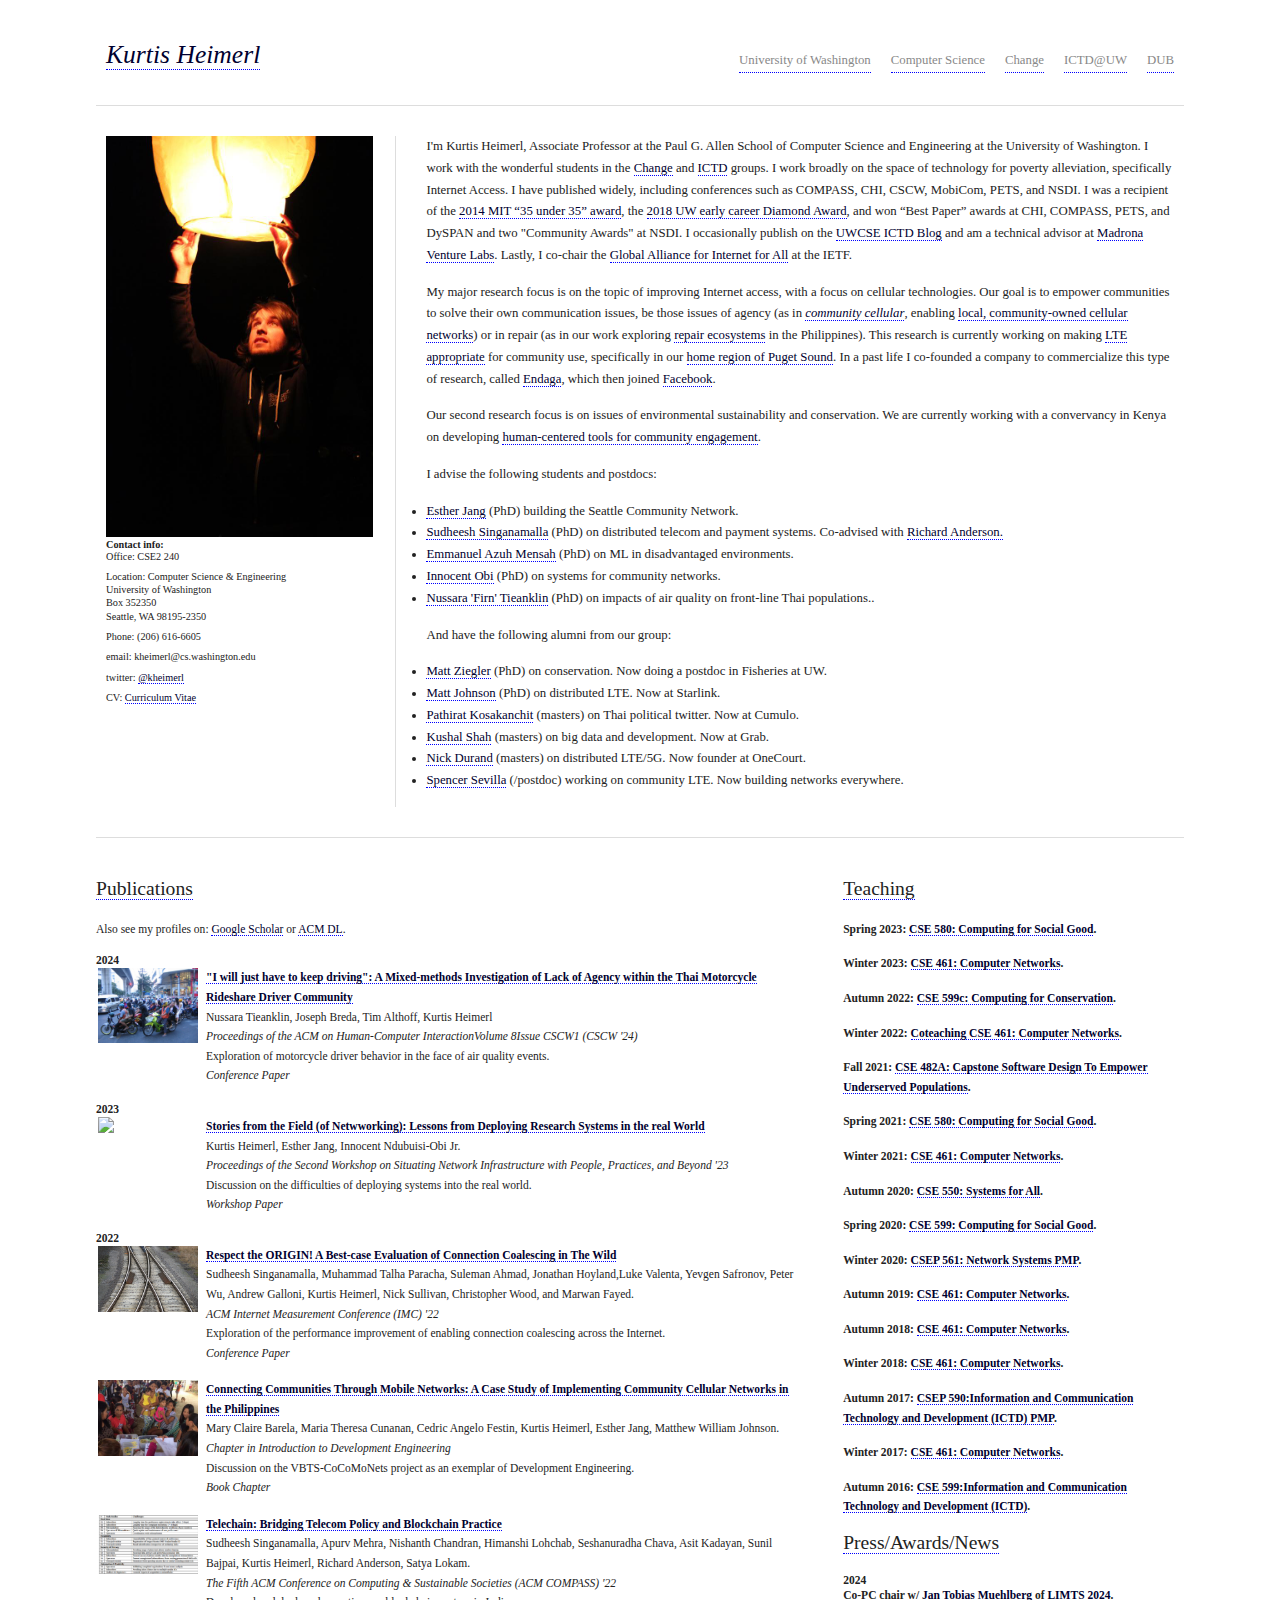
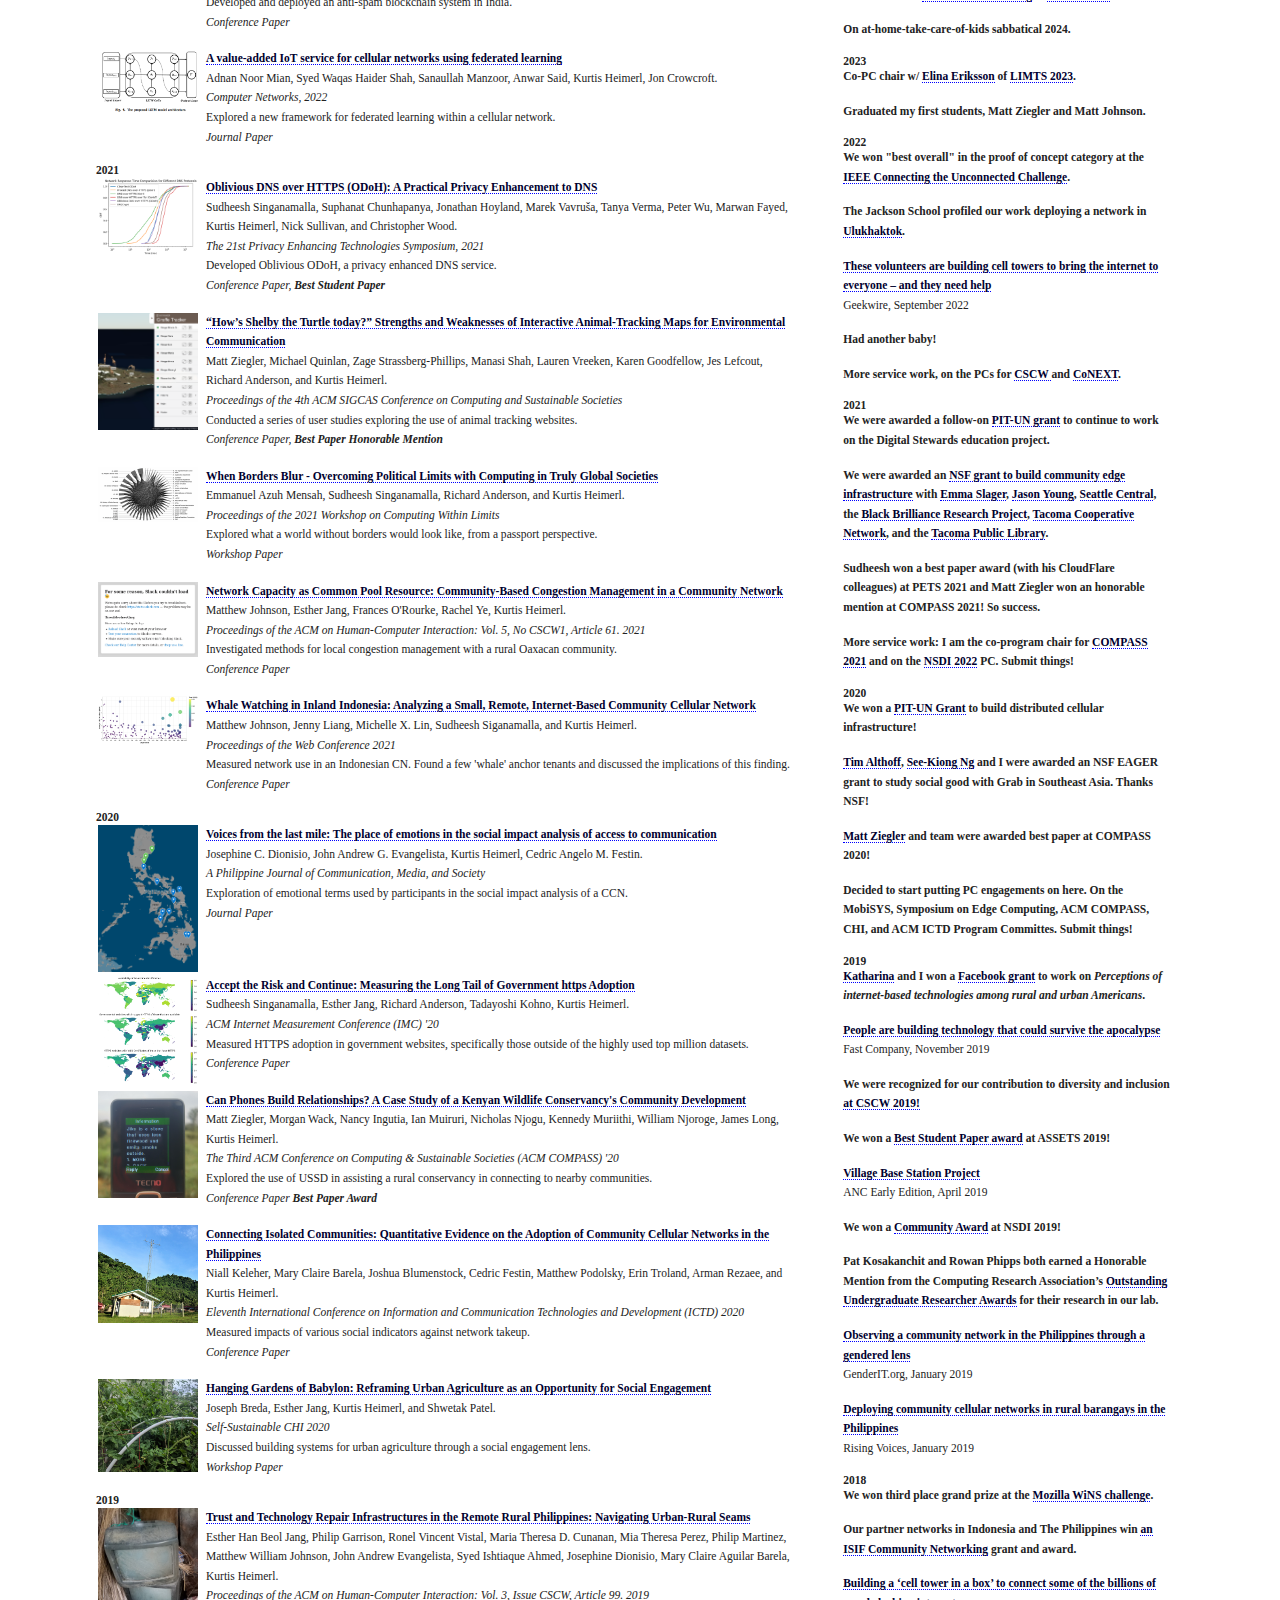
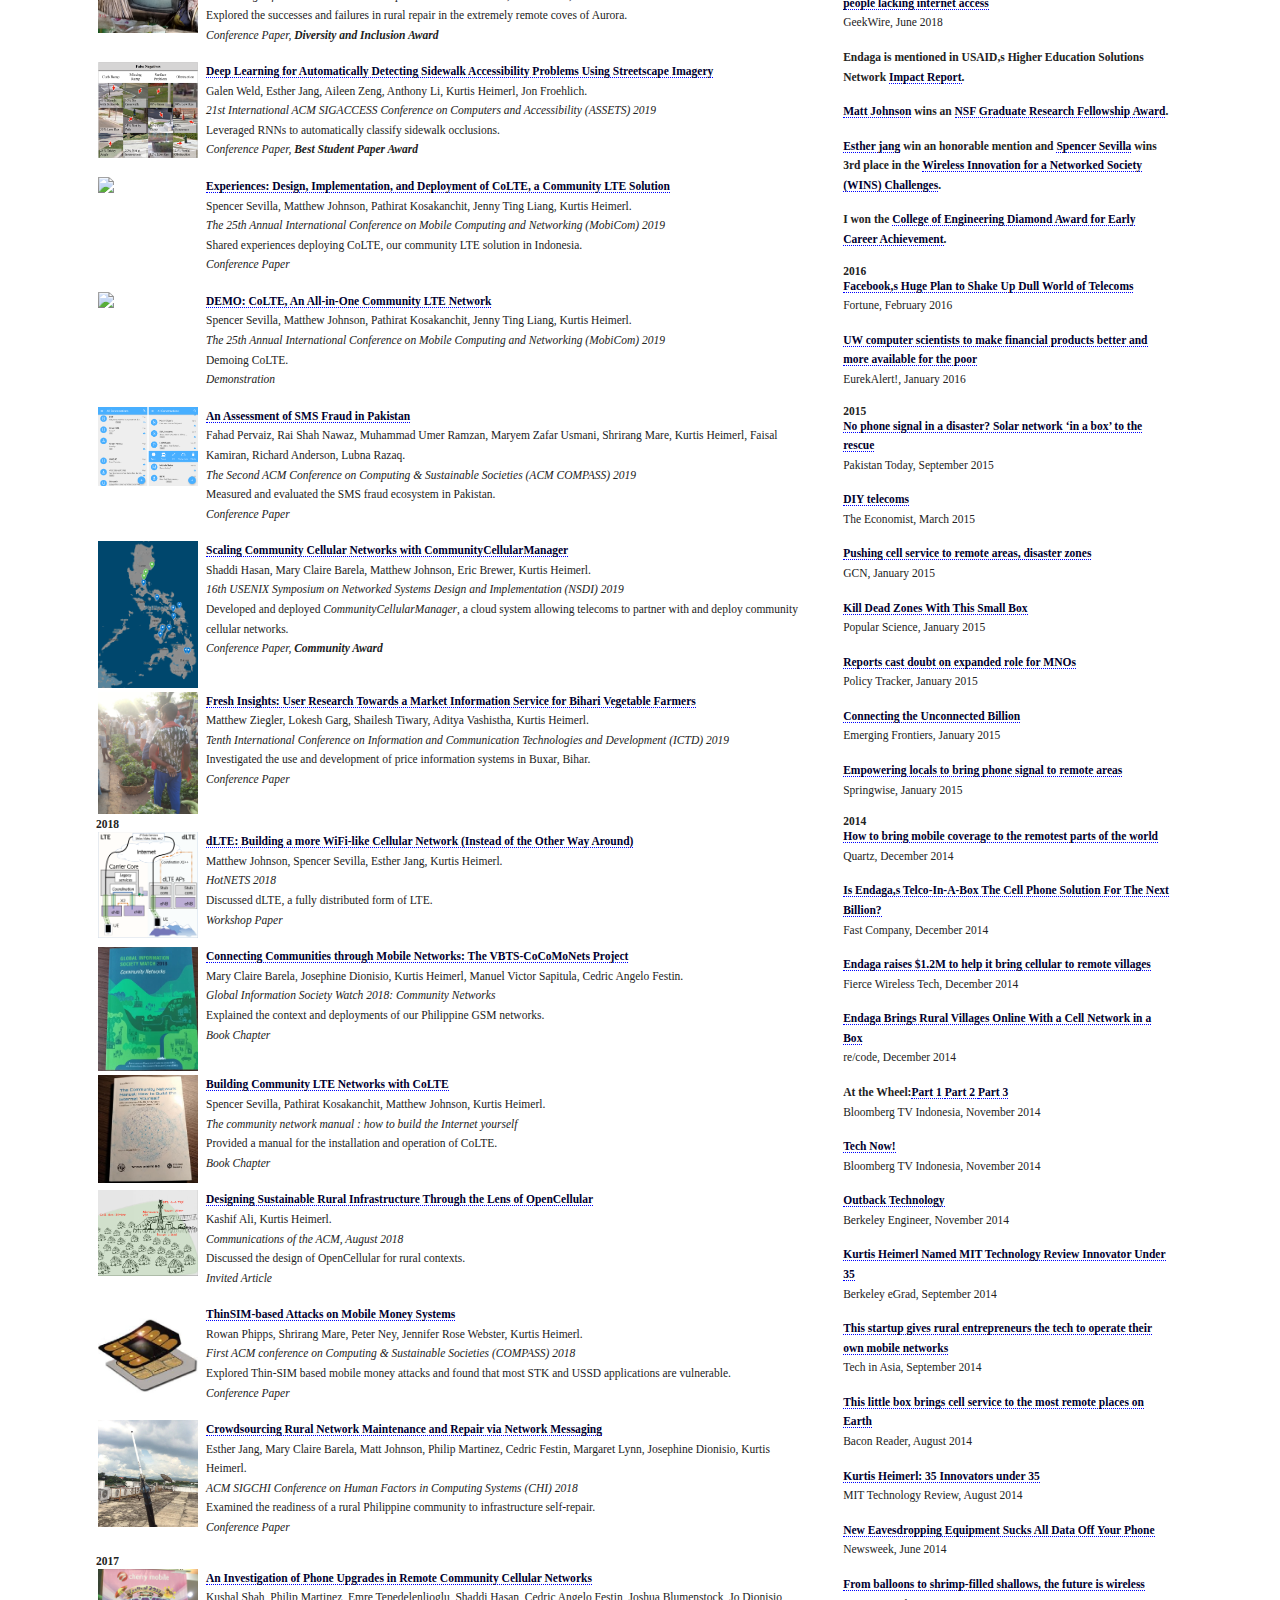
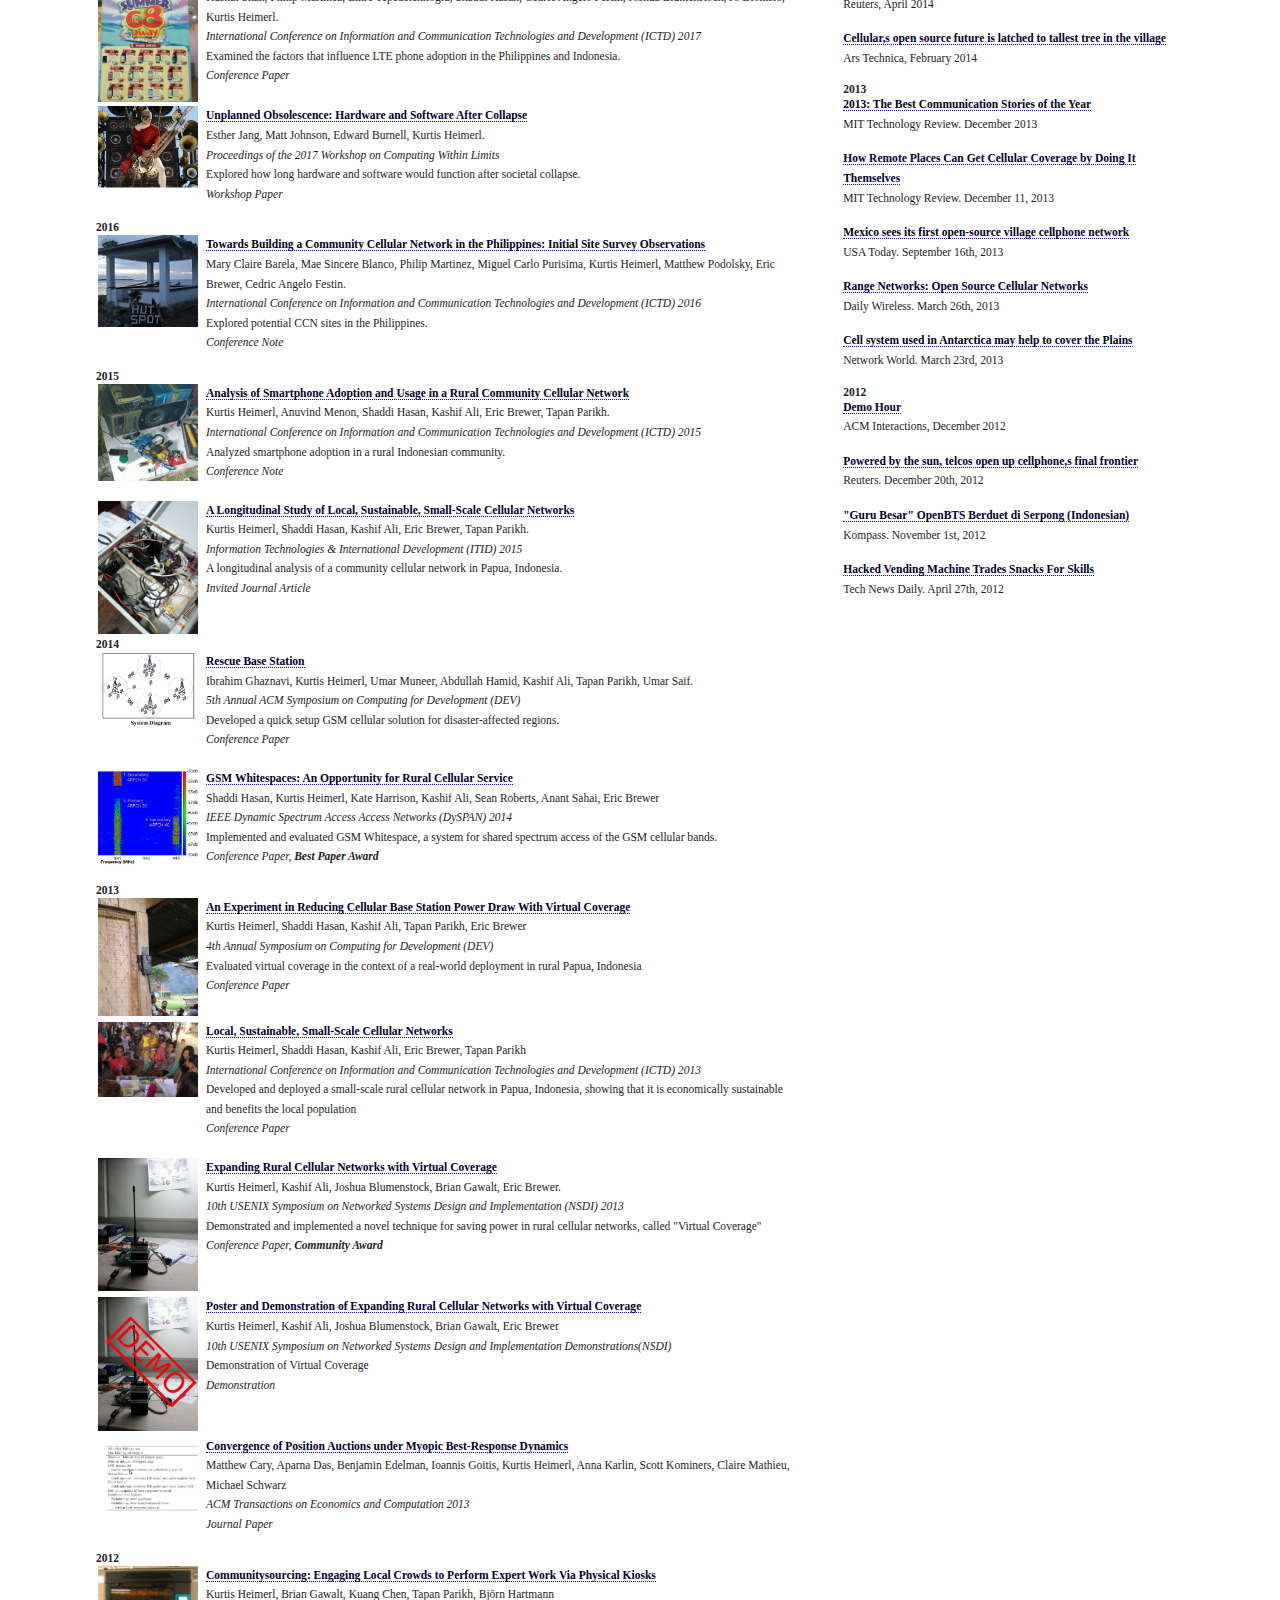
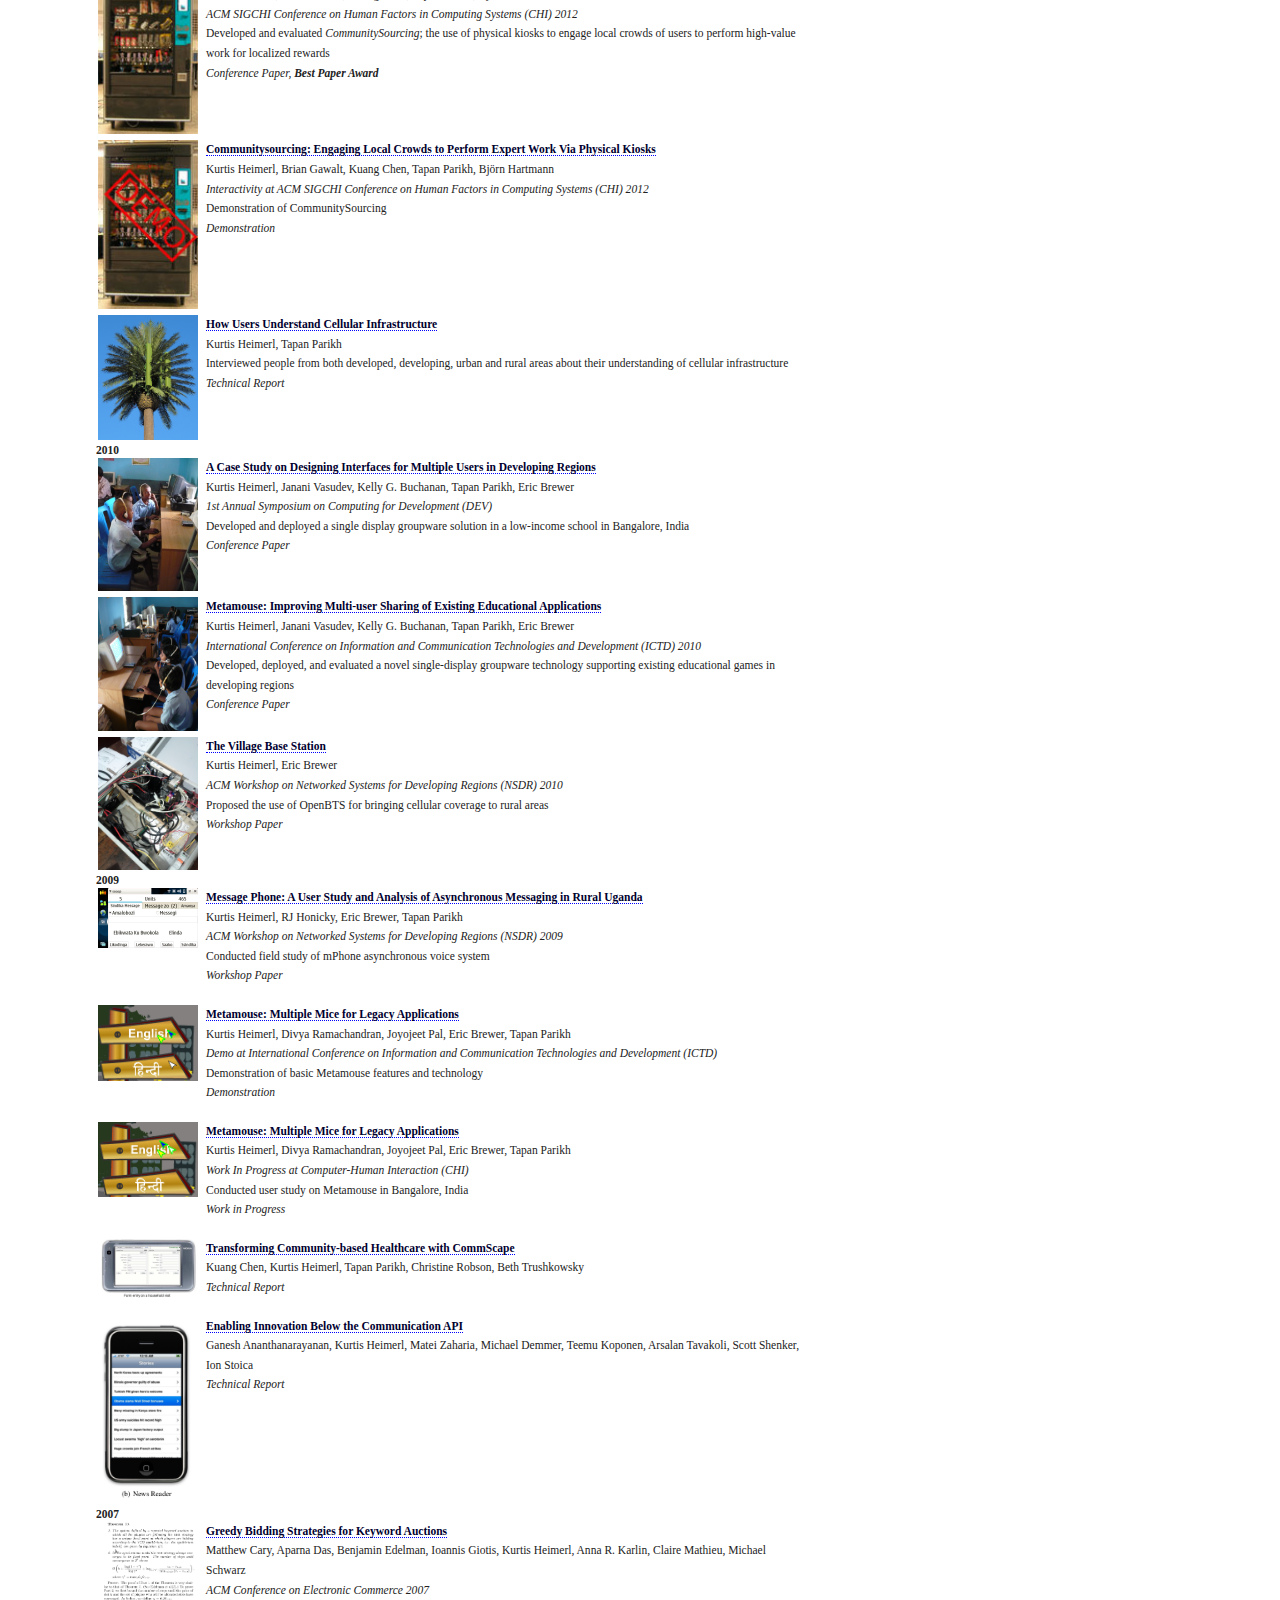
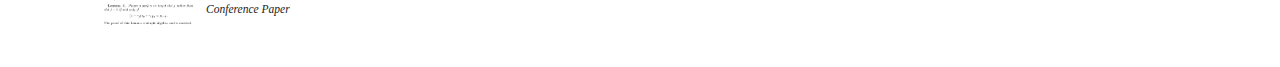
==== commit 493bb076: "updating with firn's paper" ====
--- a/index.html
+++ b/index.html
@@ -107,10 +107,6 @@
 
 	<p>My Master's thesis was a project called <a href="http://sourceforge.net/projects/metamouse/">Metamouse</a> (not to be confused with <a href="http://www.metamouse.com">this</a>), which allows for more equitable sharing of existing educational content. You can see a video demonstration <a href="http://www.youtube.com/watch?v=XEu5MIx4fIs">here</a>. I also gave a CITRIS talk on this research which you can see <a href="http://www.youtube.com/watch?v=6Hb1d-Qh1Dw">here</a>.</p>  
 	-->
-	Esther Jang, Innocent Ndubuisi-Obi Jr.
-	{\it Proceedings of the Second Workshop on Situating Network Infrastructure with People, Practices, and Beyond} 2023
-	
-
       </div> <!-- END BODY-->
       <div class="x"></div>
     </div>
@@ -120,6 +116,10 @@
       <p>Also see my profiles on: <a href="http://scholar.google.com/citations?user=CKwb5v8AAAAJ">Google Scholar</a> or <a href="http://dl.acm.org/author_page.cfm?id=81331494033">ACM DL</a>.</p>
 
       <div id="paperList">
+	<h4>2024</h4>
+	<table>
+	  <tbody><tr><td width="106" valign="top"><img src="images/thai_scooters.jpg" width="100"/></td><td valign="top">    <p class="pub">   <span class="pubtitle"><a href="pubs/thai_air_cscw24.pdf">"I will just have to keep driving": A Mixed-methods Investigation of Lack of Agency within the Thai Motorcycle Rideshare Driver Community</a></span><br/>      <span class="pubauth"> Nussara Tieanklin, Joseph Breda, Tim Althoff, Kurtis Heimerl<br/></span> <span class="pubvenue"> Proceedings of the ACM on Human-Computer InteractionVolume 8Issue CSCW1 (CSCW '24)<br/></span>   <span class="pubsumm"> Exploration of motorcycle driver behavior in the face of air quality events. <br/></span>   <span class="pubvenue">Conference Paper</span><span class="publinks"></span>       </p></td></tr>	  
+	</table>
 	<h4>2023</h4>
 	<table>
 	  <tbody><tr><td width="106" valign="top"><img src="images/cd-install.png" width="100"/></td><td valign="top">    <p class="pub">   <span class="pubtitle"><a href="pubs/snip2_23.pdf">Stories from the Field (of Netwworking): Lessons from Deploying Research Systems in the real World</a></span><br/>      <span class="pubauth"> Kurtis Heimerl, Esther Jang, Innocent Ndubuisi-Obi Jr.<br/></span> <span class="pubvenue"> Proceedings of the Second Workshop on Situating Network Infrastructure with People, Practices, and Beyond '23<br/></span>   <span class="pubsumm"> Discussion on the difficulties of deploying systems into the real world. <br/></span>   <span class="pubvenue">Workshop Paper</span><span class="publinks"></span>       </p></td></tr>
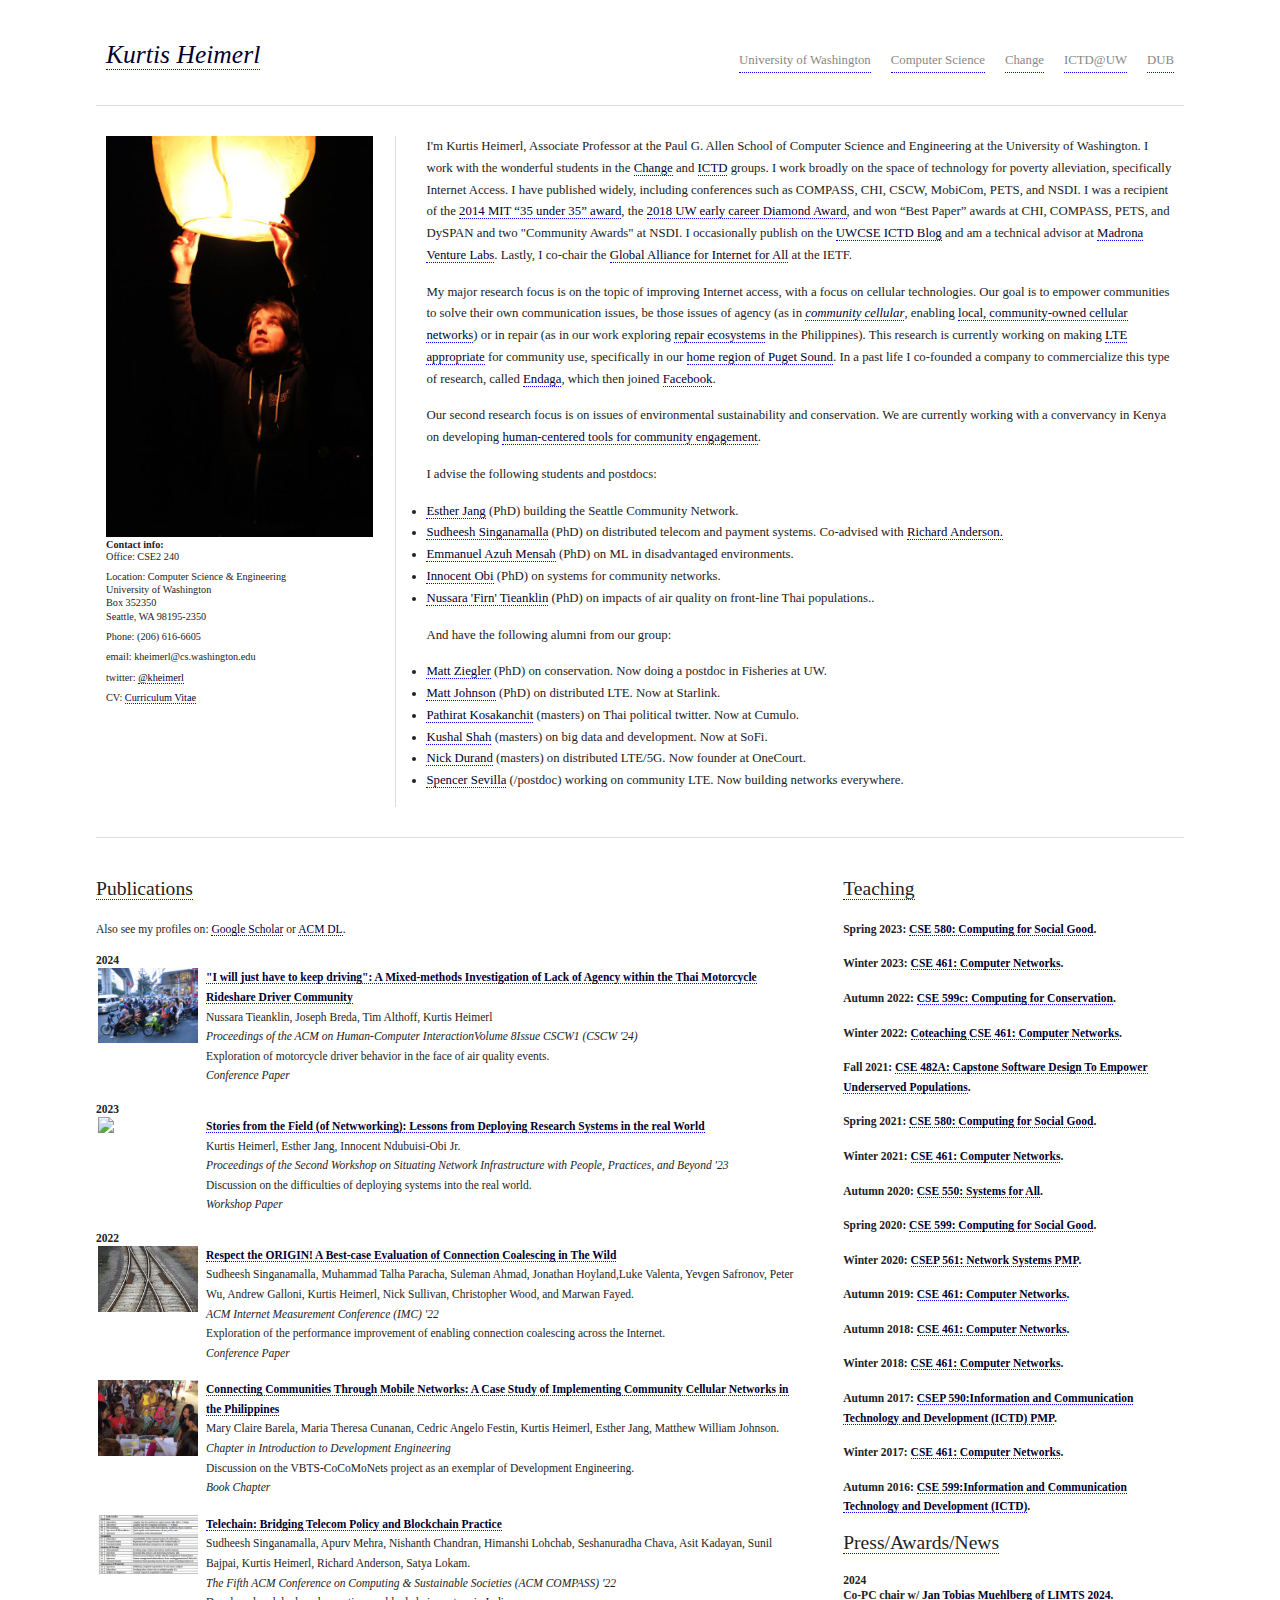
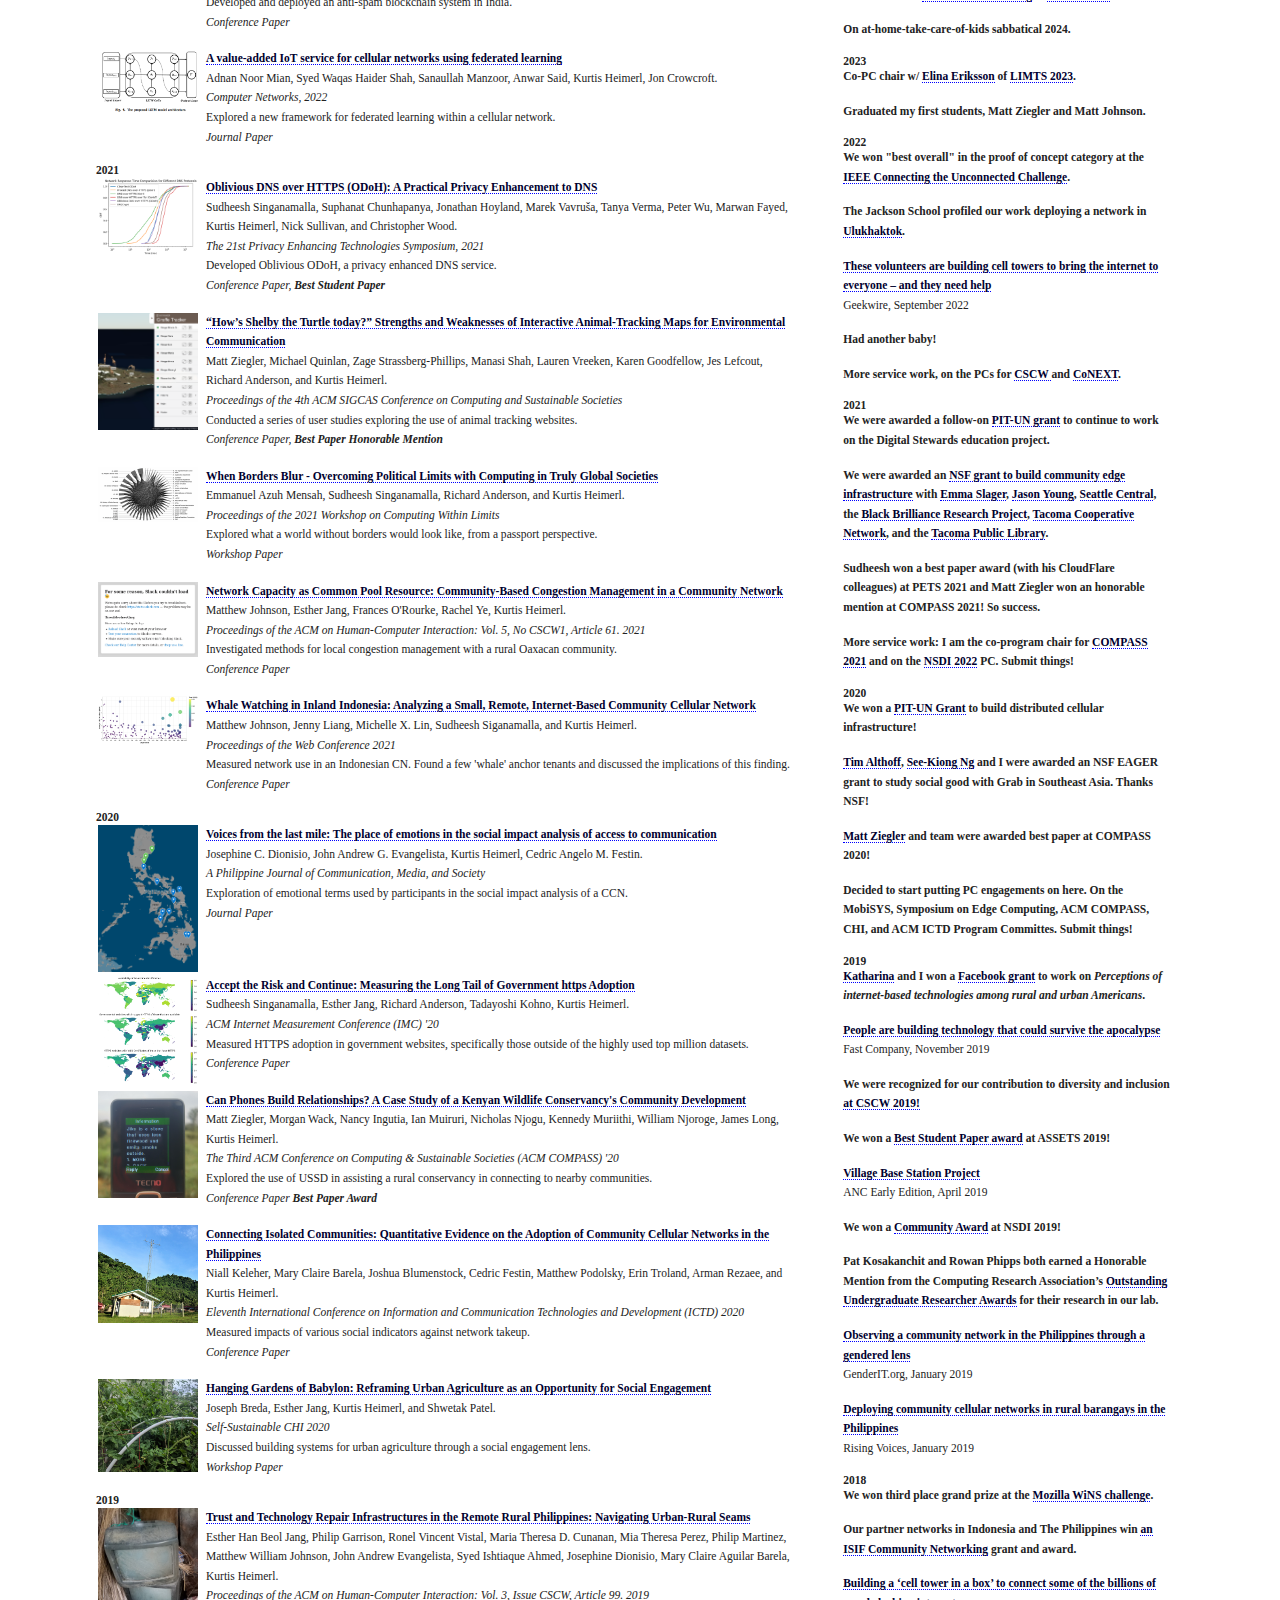
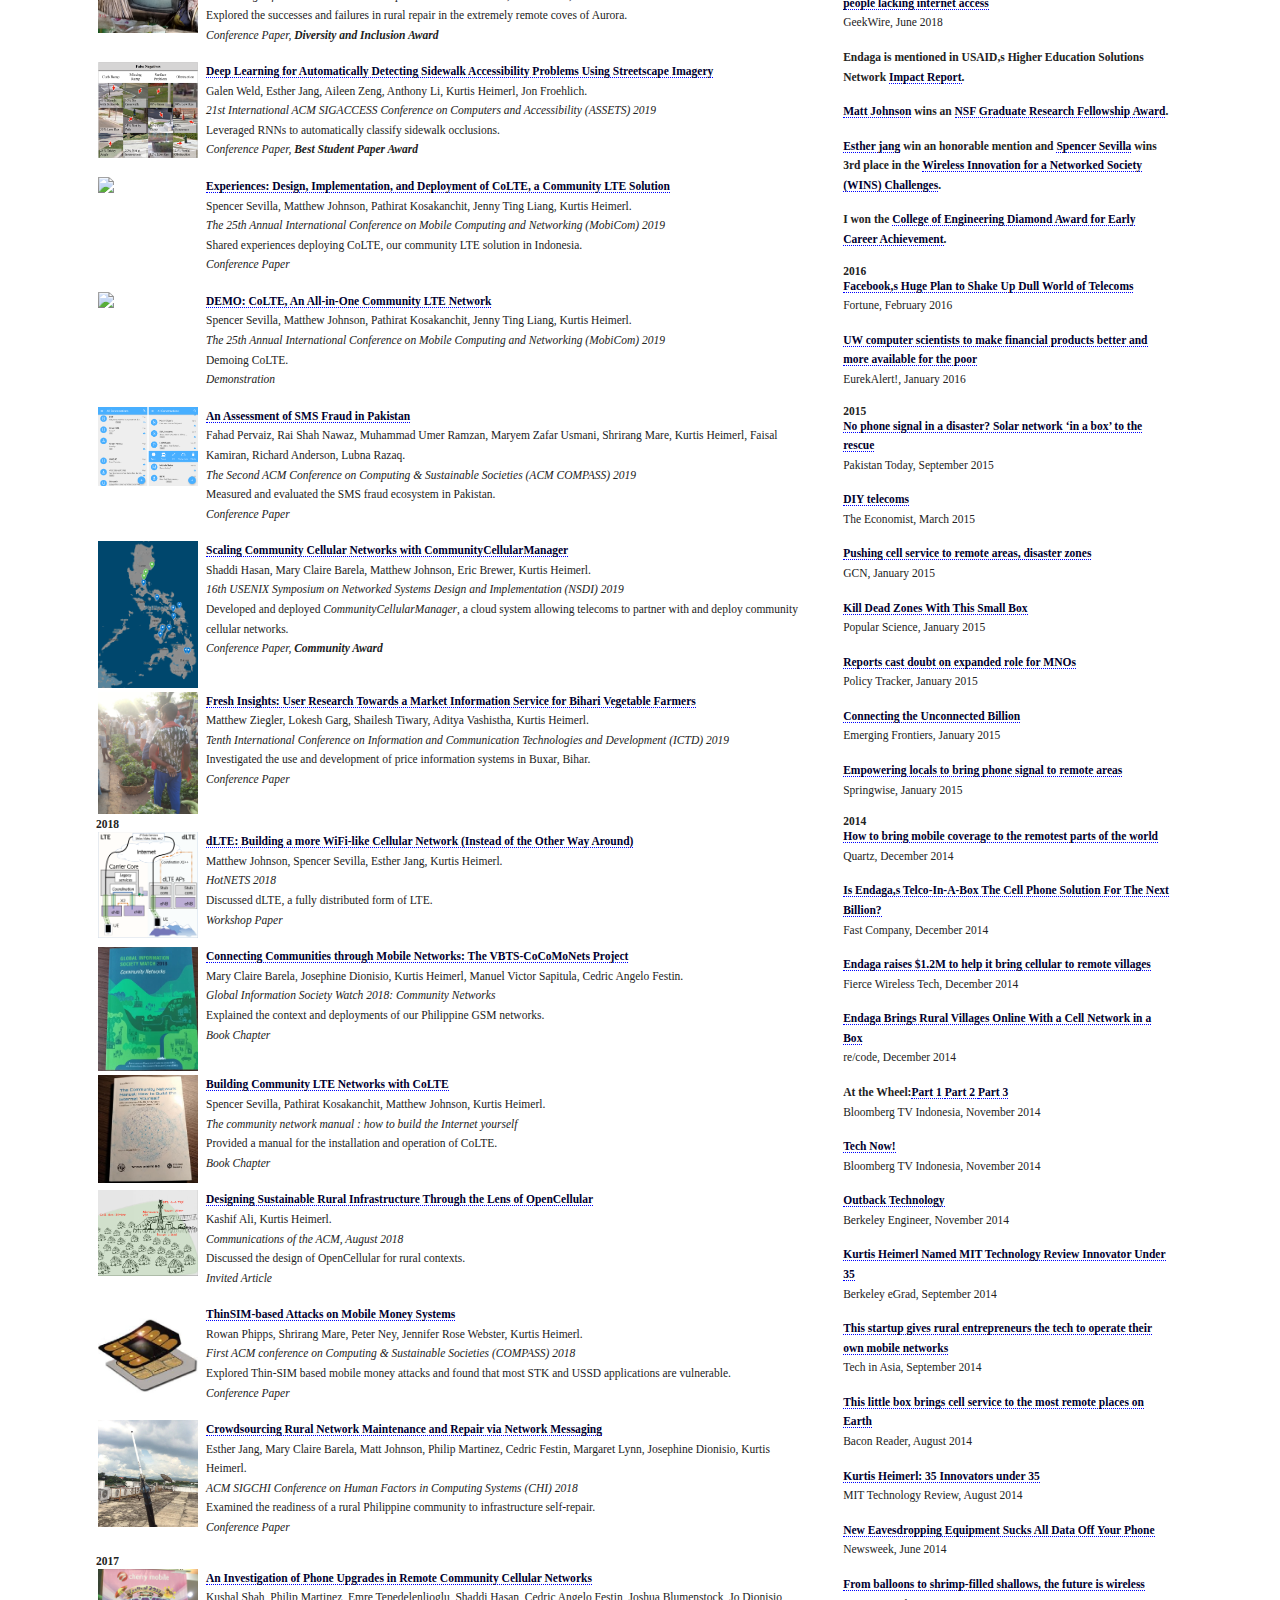
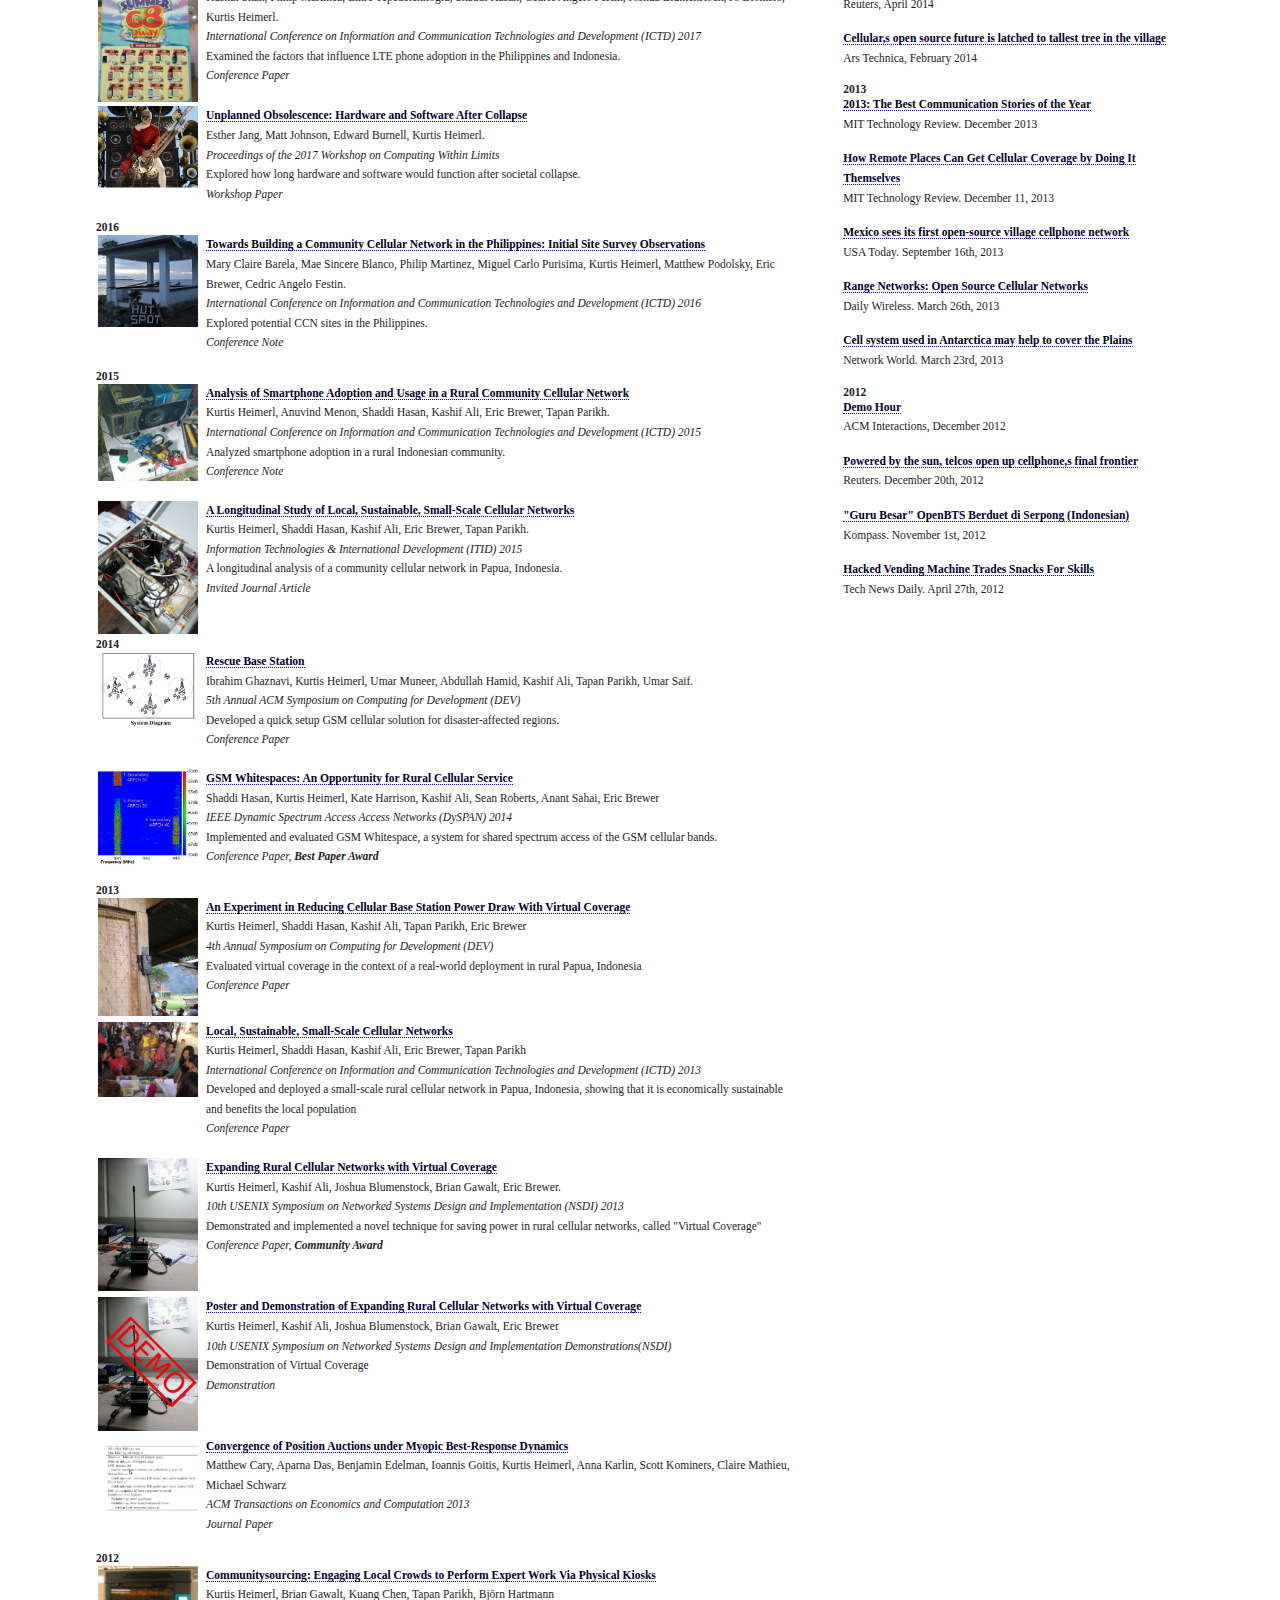
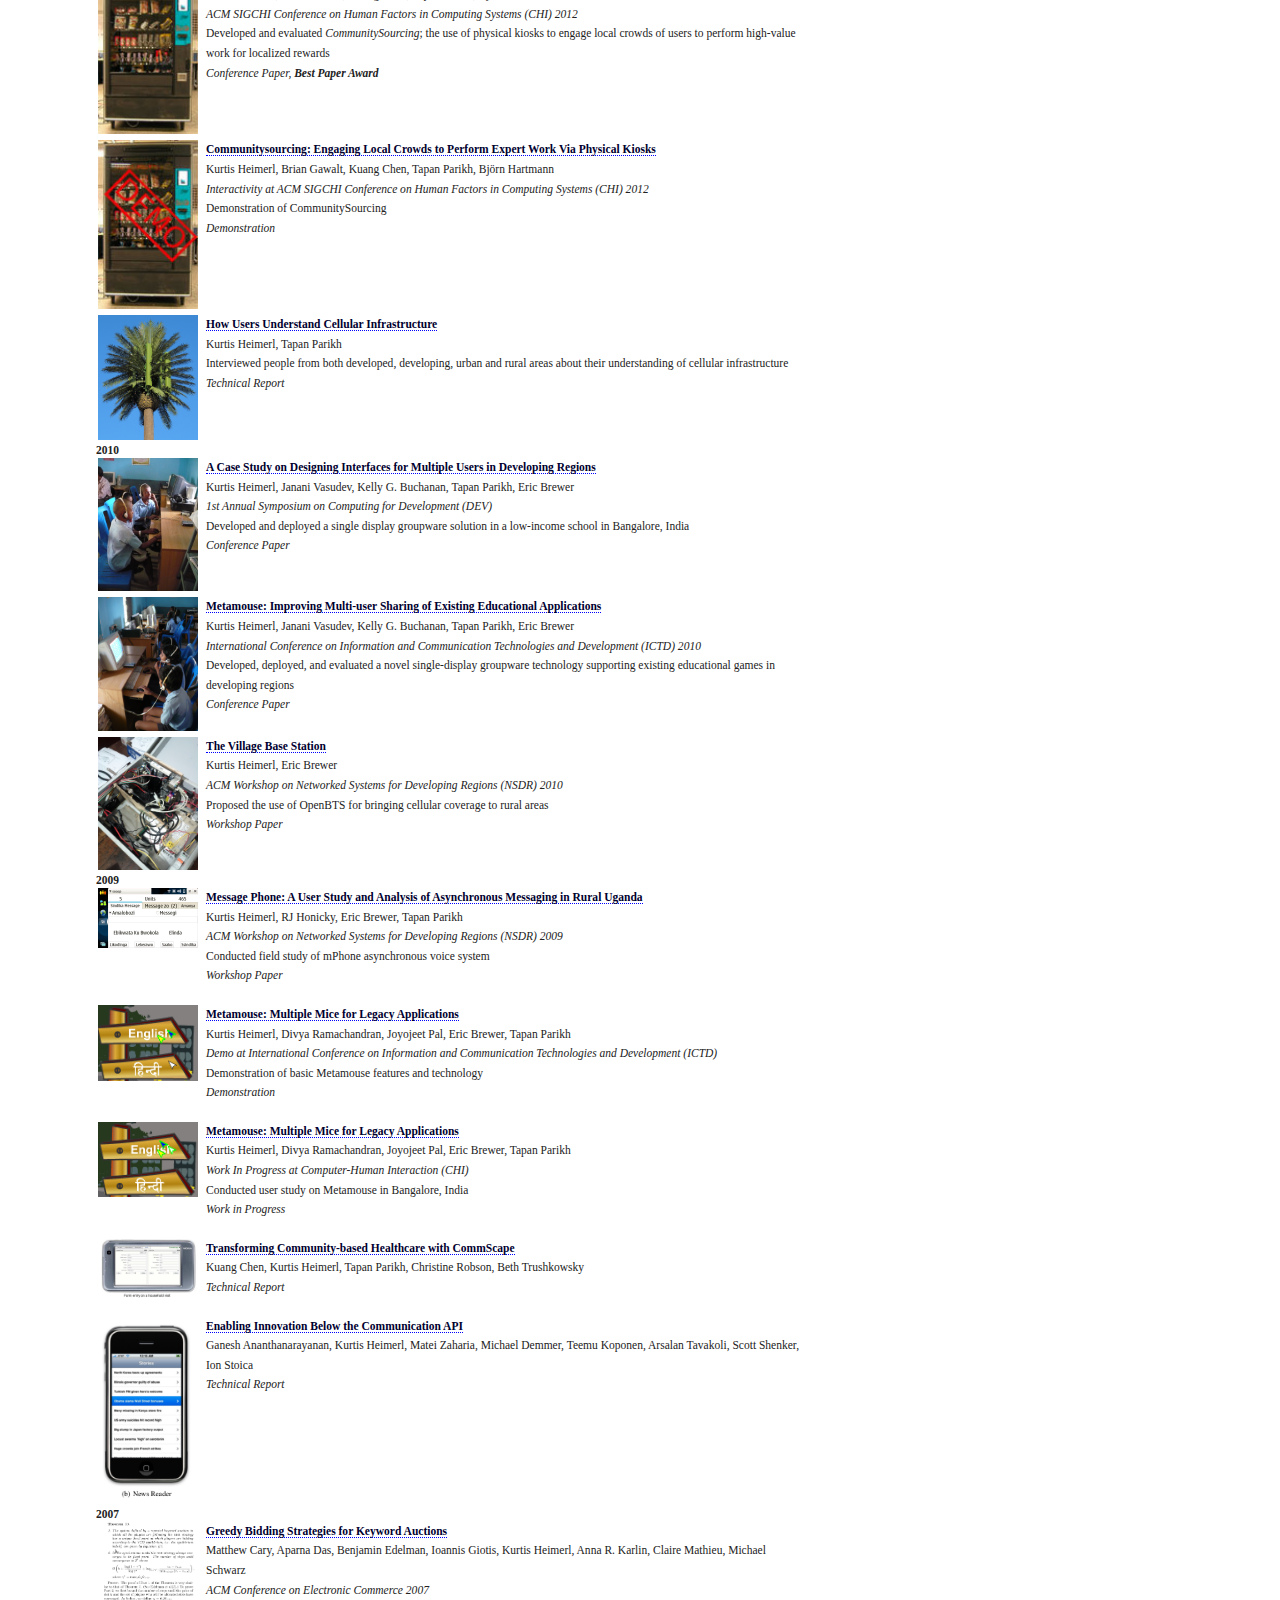
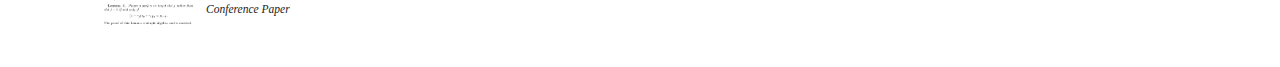
==== commit d360e05d: "updated kushal" ====
--- a/index.html
+++ b/index.html
@@ -90,7 +90,7 @@
 	    <li><a href="https://homes.cs.washington.edu/~matt9j/">Matt Johnson</a> (PhD) on distributed LTE. Now at Starlink.</li>
 
 	    <li><a href="https://www.linkedin.com/in/pathiratk/">Pathirat Kosakanchit</a> (masters) on Thai political twitter. Now at Cumulo.</li>
-	    <li><a href="https://kns94.github.io/">Kushal Shah</a> (masters) on big data and development. Now at Grab.</li>
+	    <li><a href="https://kns94.github.io/">Kushal Shah</a> (masters) on big data and development. Now at SoFi.</li>
 
 	    <li><a href="https://www.linkedin.com/in/nick-durand-52a438186/">Nick Durand</a> (masters) on distributed LTE/5G. Now founder at OneCourt.</li>
 
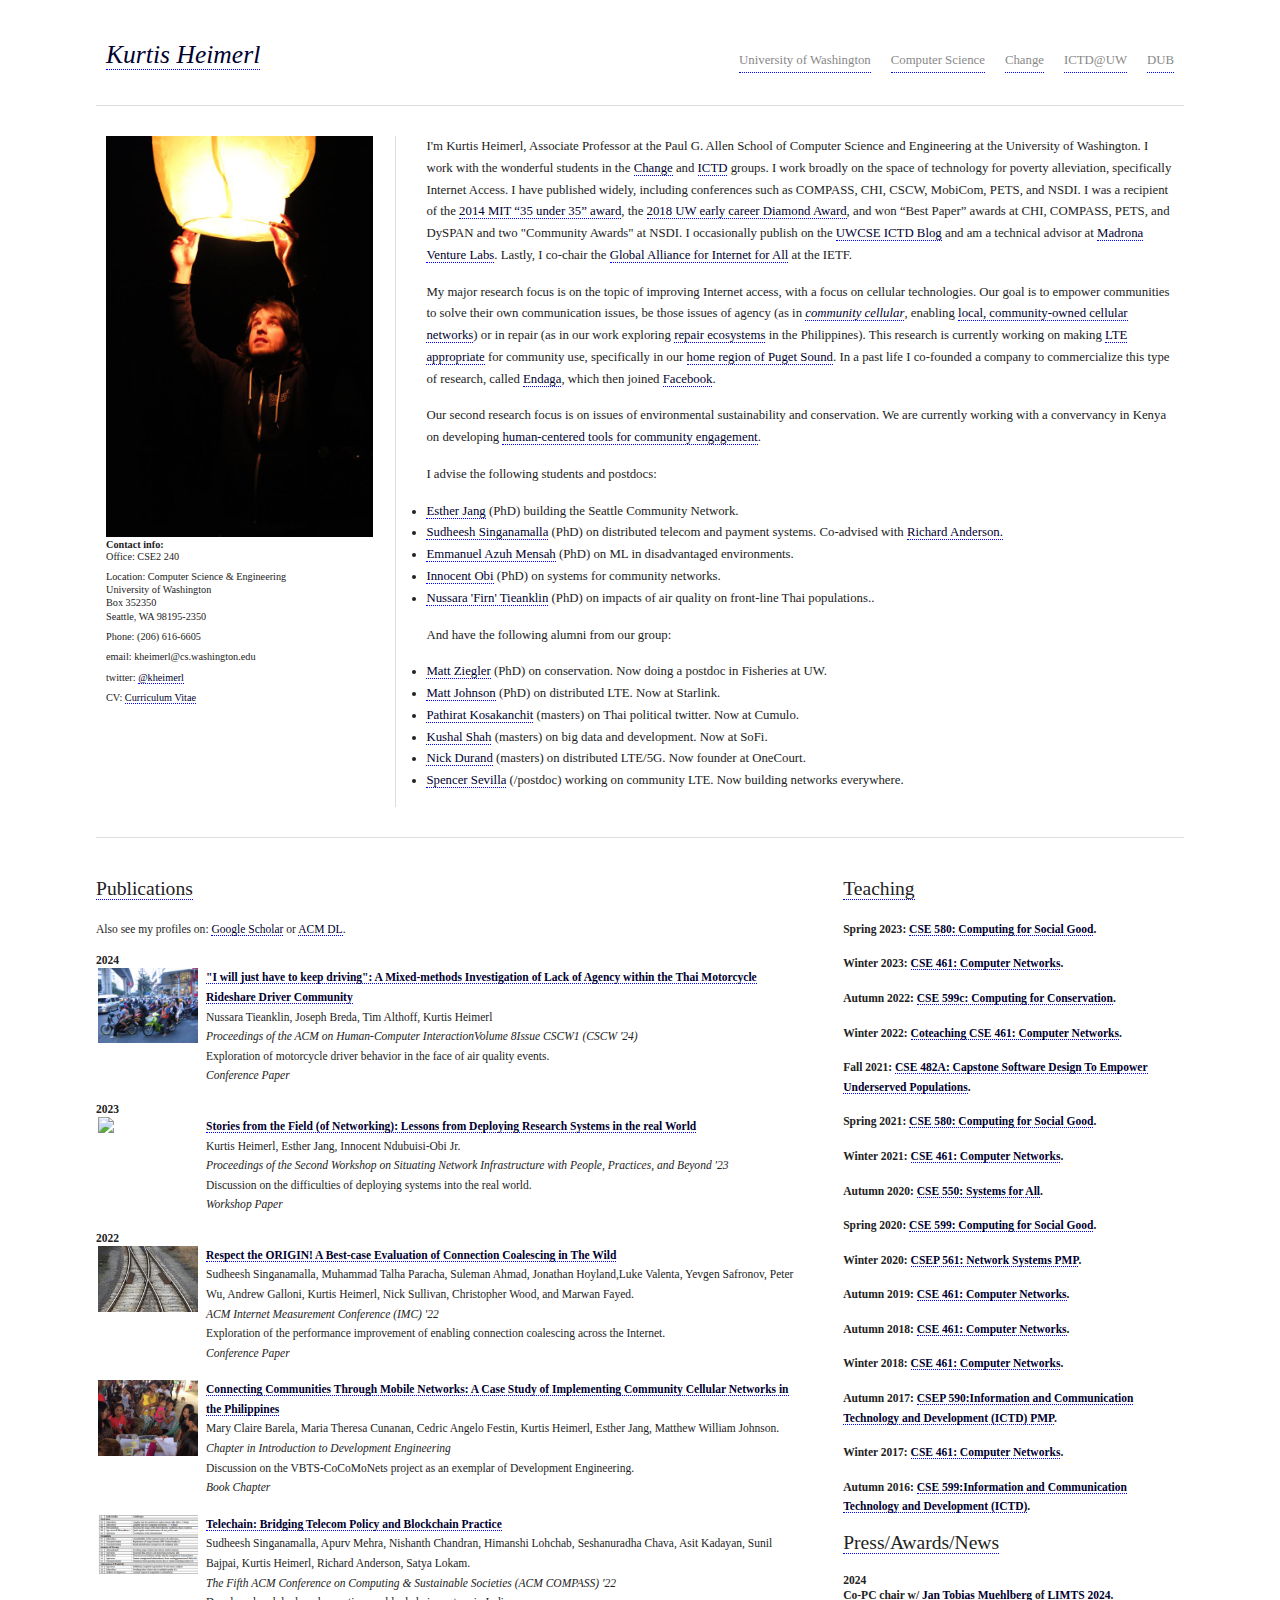
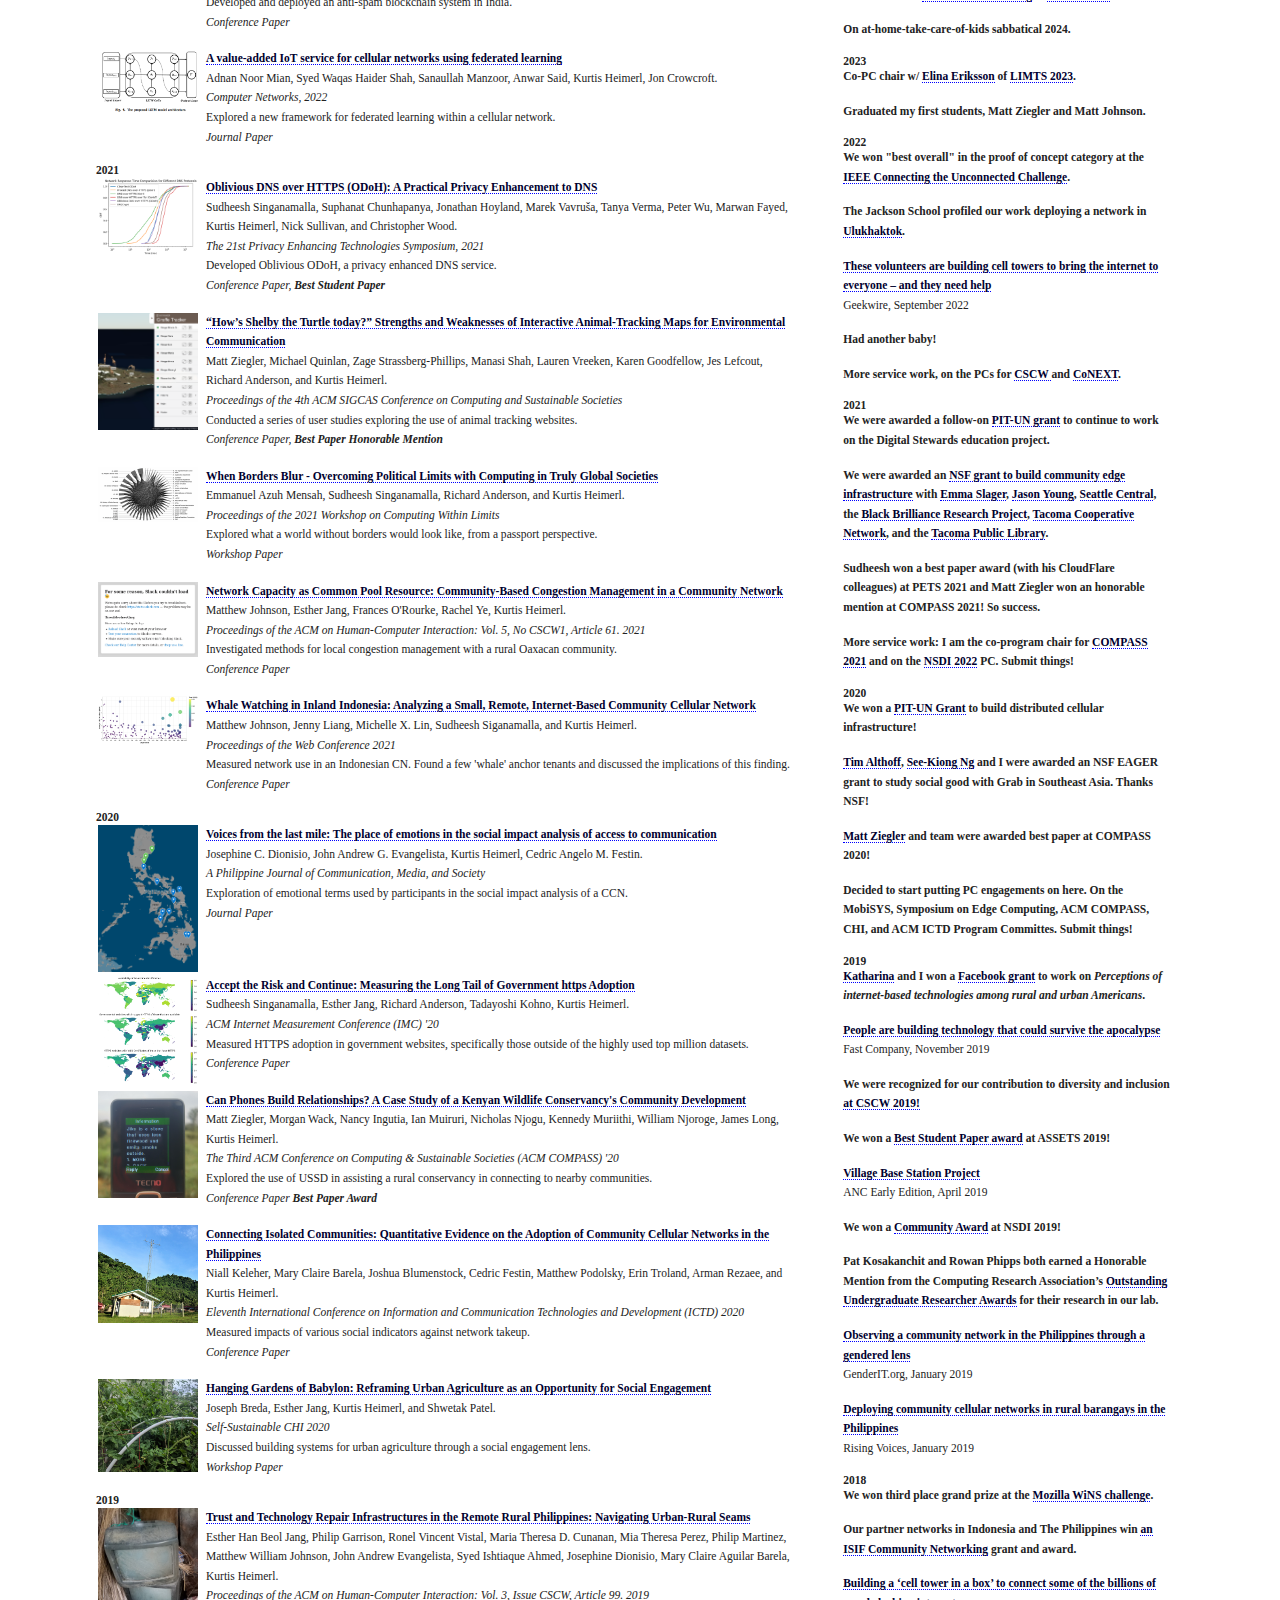
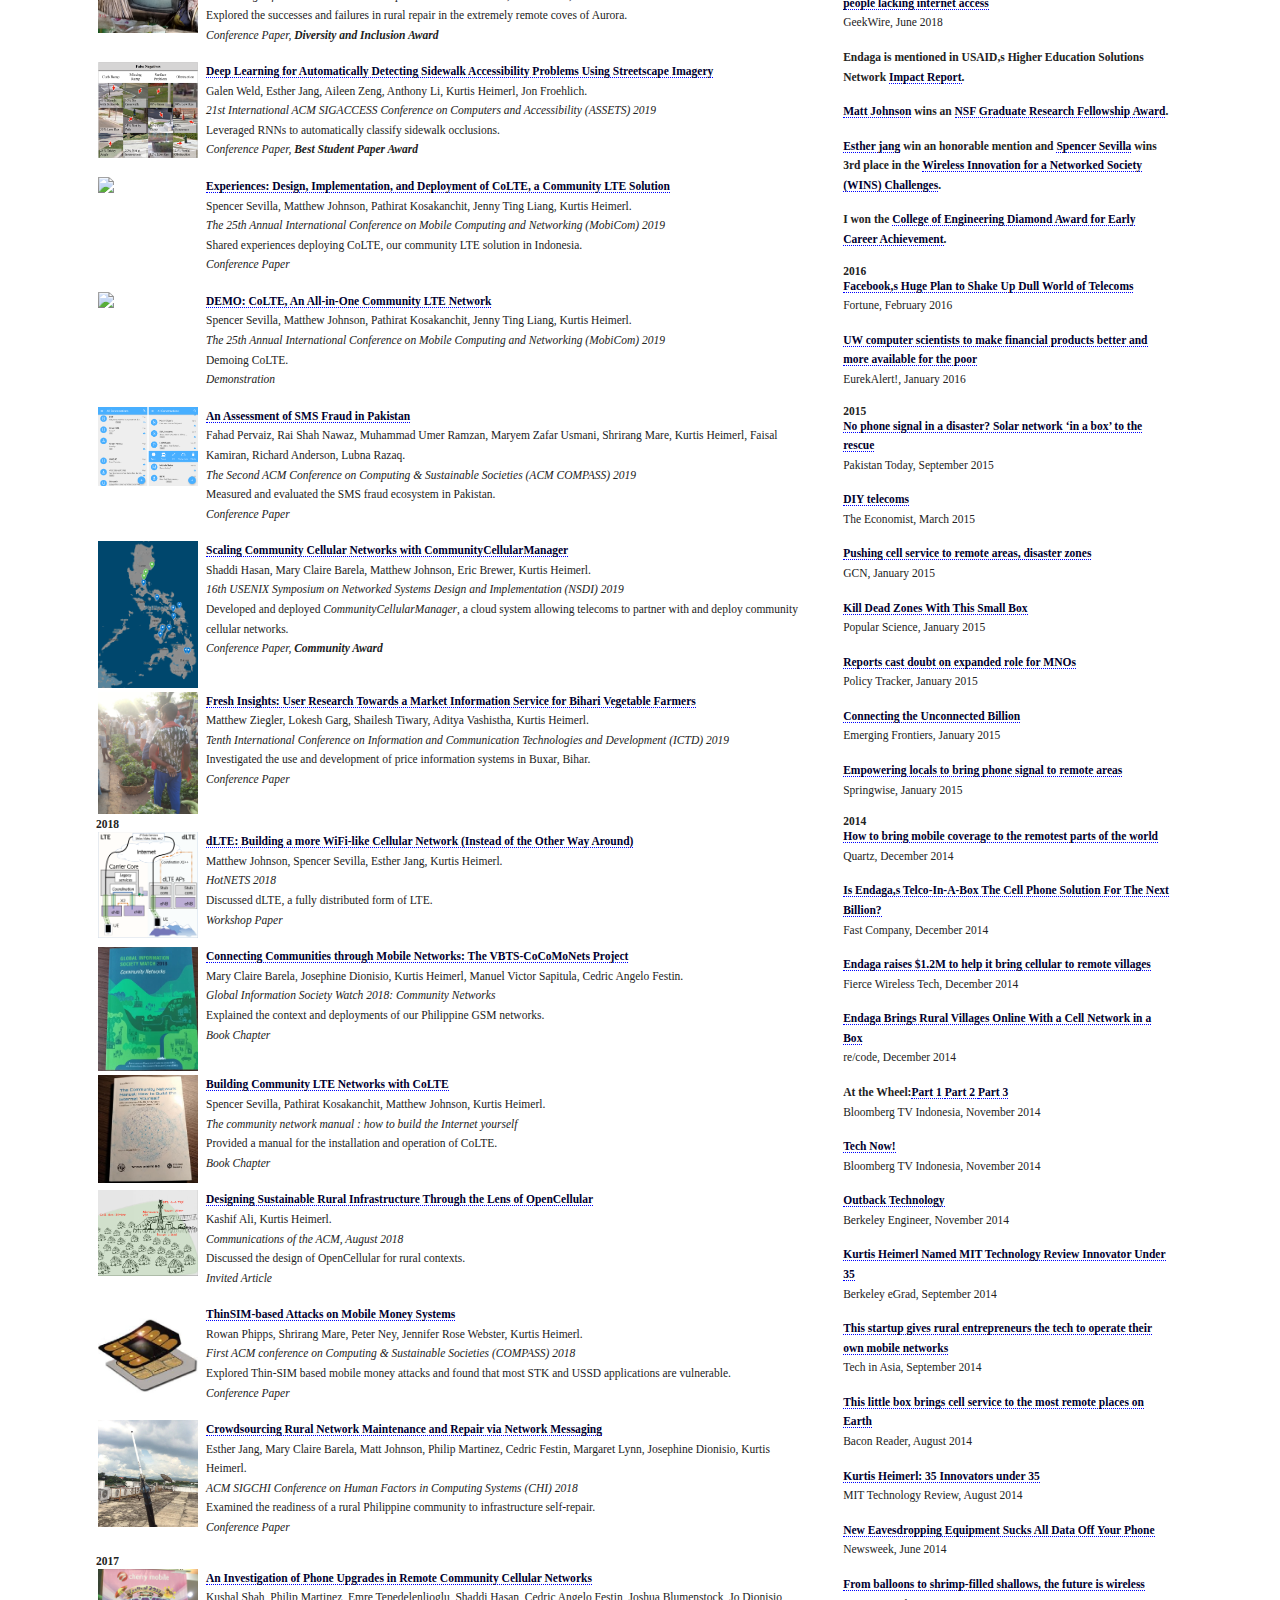
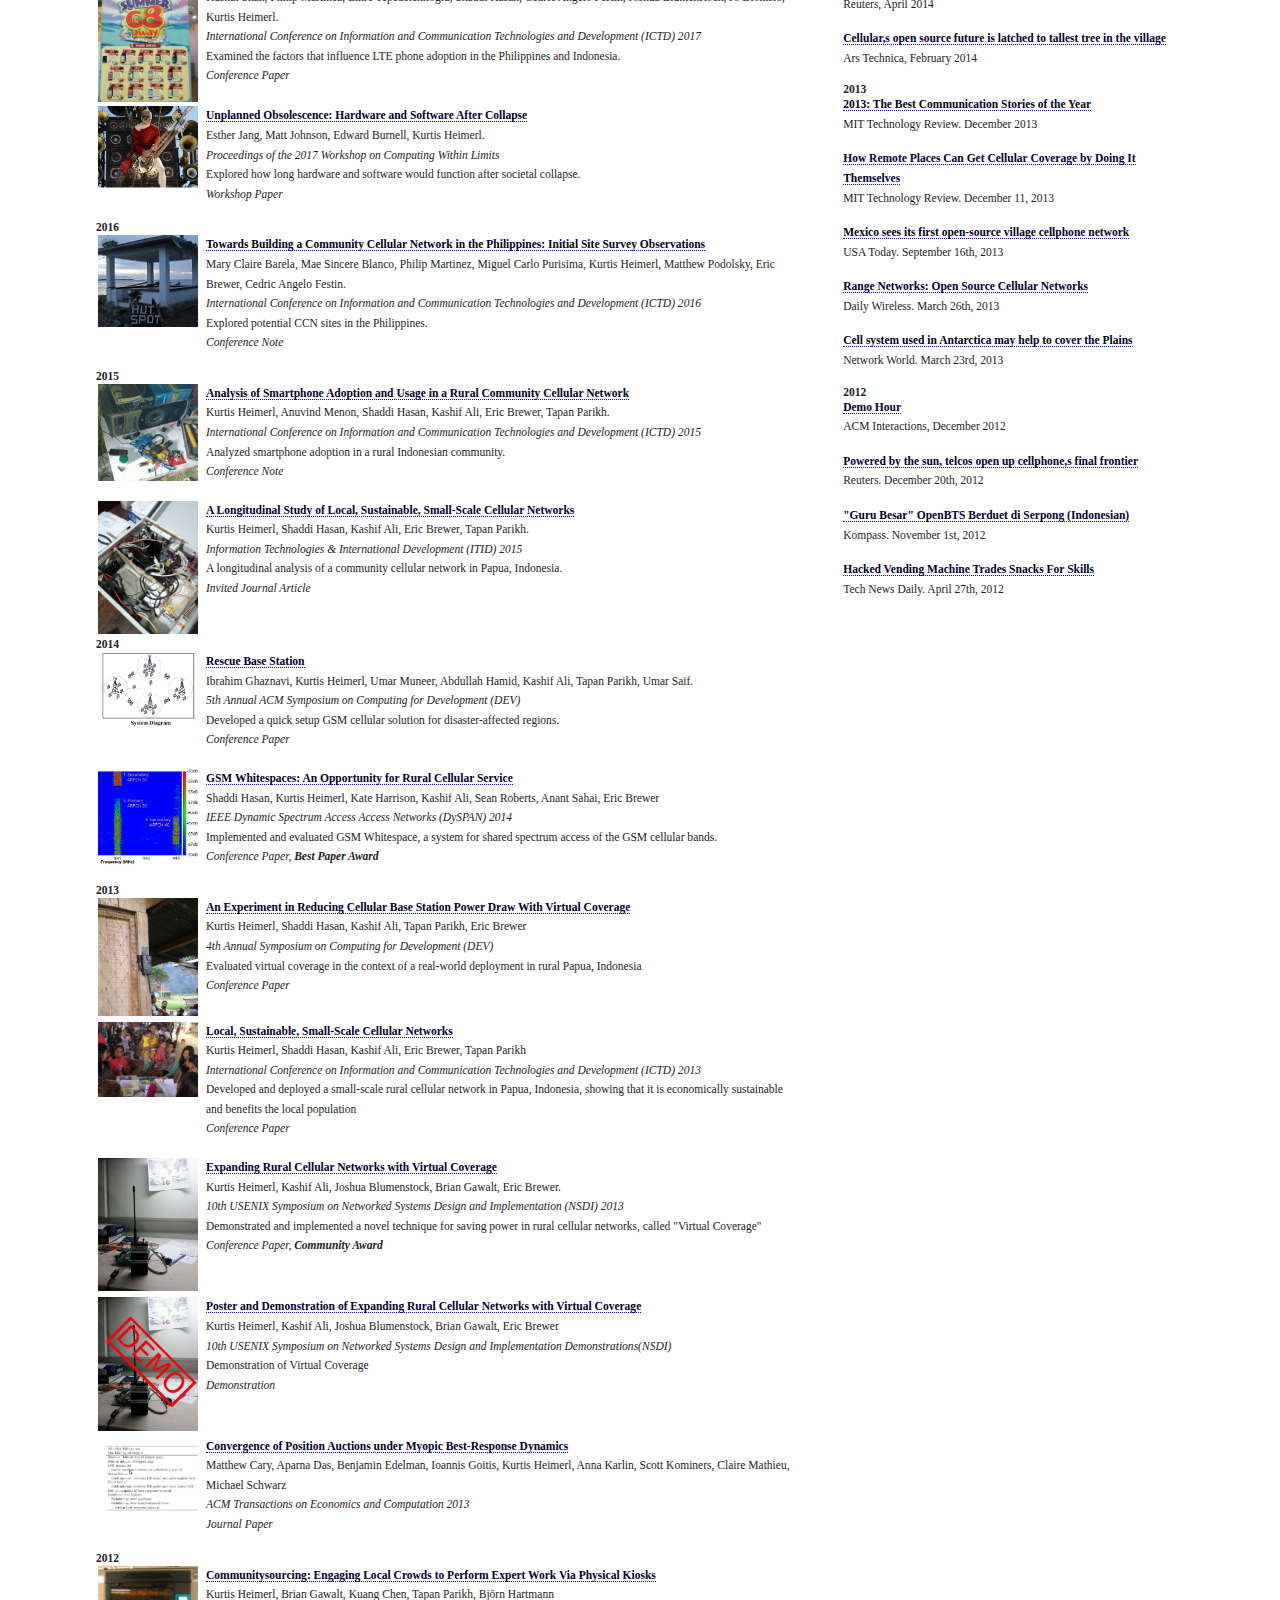
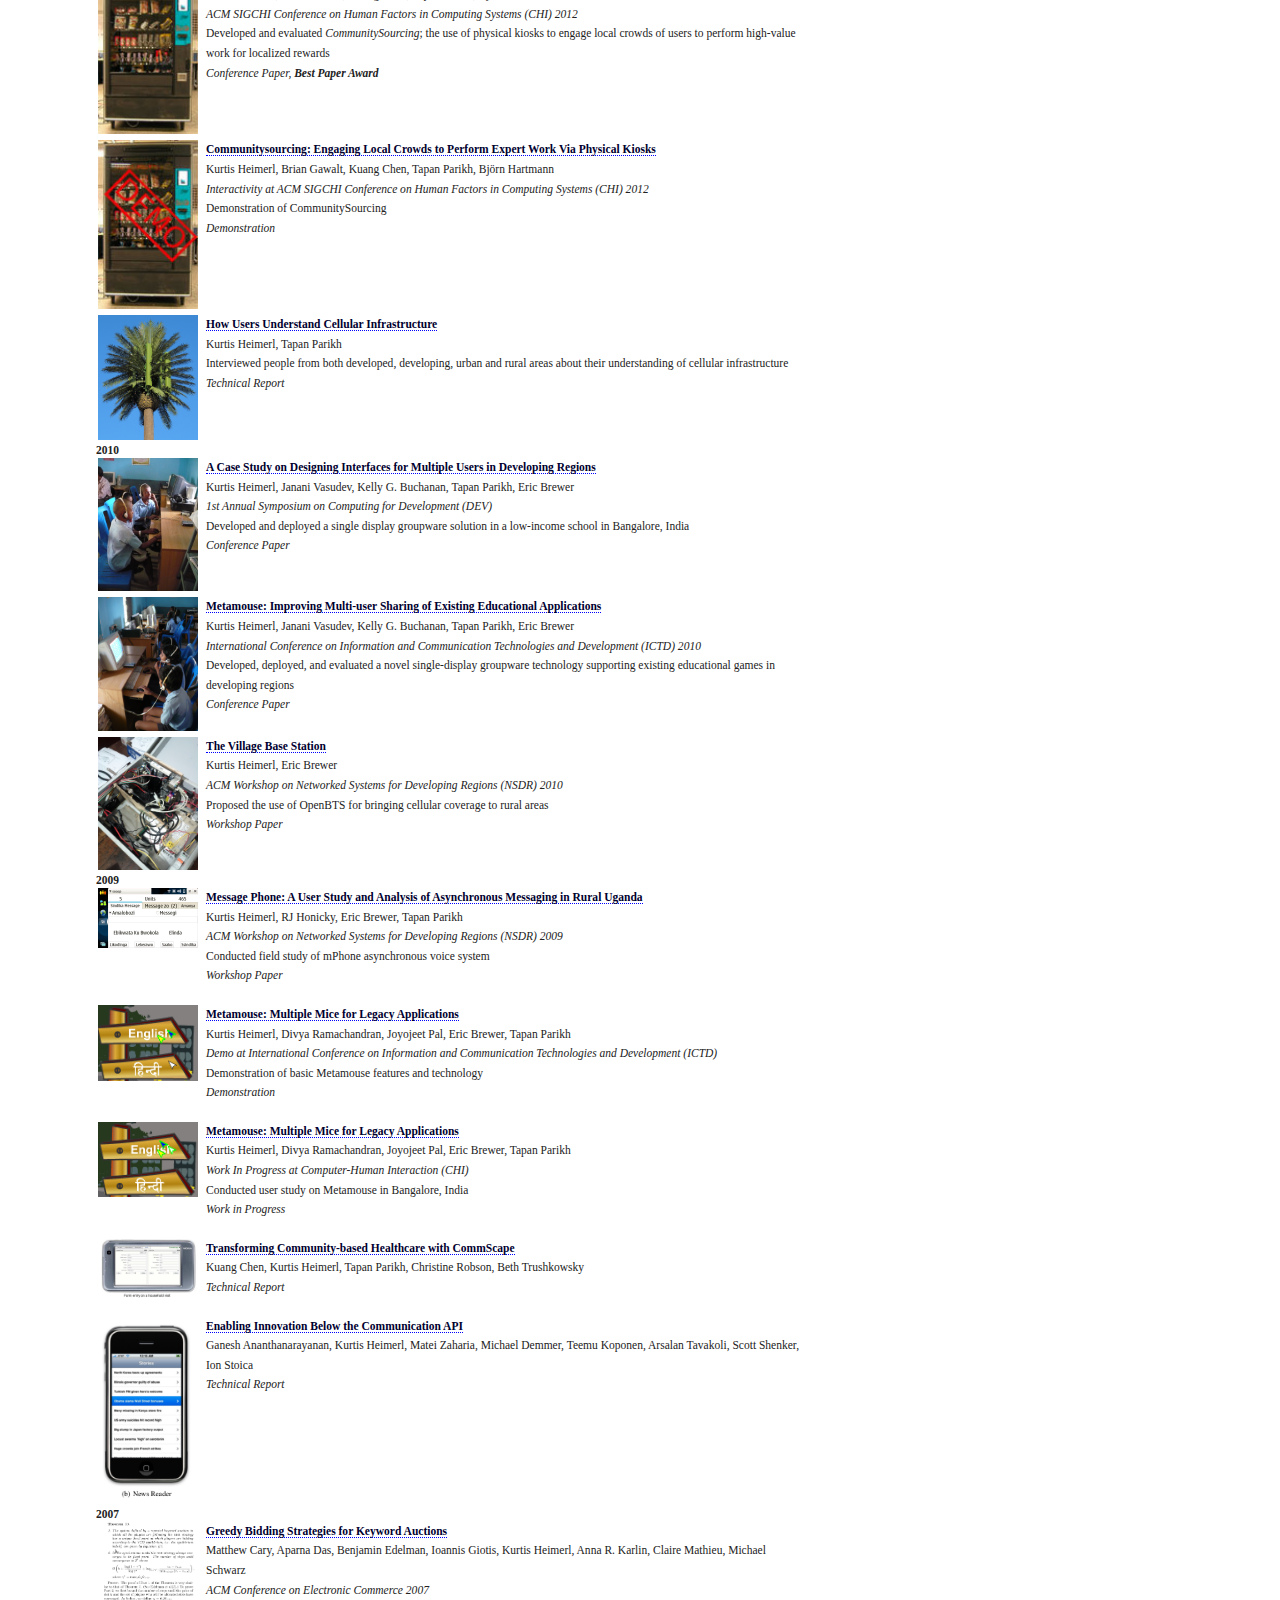
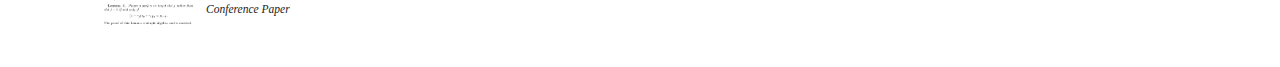
==== commit 38a78919: "typo" ====
--- a/index.html
+++ b/index.html
@@ -122,7 +122,7 @@
 	</table>
 	<h4>2023</h4>
 	<table>
-	  <tbody><tr><td width="106" valign="top"><img src="images/cd-install.png" width="100"/></td><td valign="top">    <p class="pub">   <span class="pubtitle"><a href="pubs/snip2_23.pdf">Stories from the Field (of Netwworking): Lessons from Deploying Research Systems in the real World</a></span><br/>      <span class="pubauth"> Kurtis Heimerl, Esther Jang, Innocent Ndubuisi-Obi Jr.<br/></span> <span class="pubvenue"> Proceedings of the Second Workshop on Situating Network Infrastructure with People, Practices, and Beyond '23<br/></span>   <span class="pubsumm"> Discussion on the difficulties of deploying systems into the real world. <br/></span>   <span class="pubvenue">Workshop Paper</span><span class="publinks"></span>       </p></td></tr>
+	  <tbody><tr><td width="106" valign="top"><img src="images/cd-install.png" width="100"/></td><td valign="top">    <p class="pub">   <span class="pubtitle"><a href="pubs/snip2_23.pdf">Stories from the Field (of Networking): Lessons from Deploying Research Systems in the real World</a></span><br/>      <span class="pubauth"> Kurtis Heimerl, Esther Jang, Innocent Ndubuisi-Obi Jr.<br/></span> <span class="pubvenue"> Proceedings of the Second Workshop on Situating Network Infrastructure with People, Practices, and Beyond '23<br/></span>   <span class="pubsumm"> Discussion on the difficulties of deploying systems into the real world. <br/></span>   <span class="pubvenue">Workshop Paper</span><span class="publinks"></span>       </p></td></tr>
 	  </table>
 	<h4>2022</h4>
 	<table>
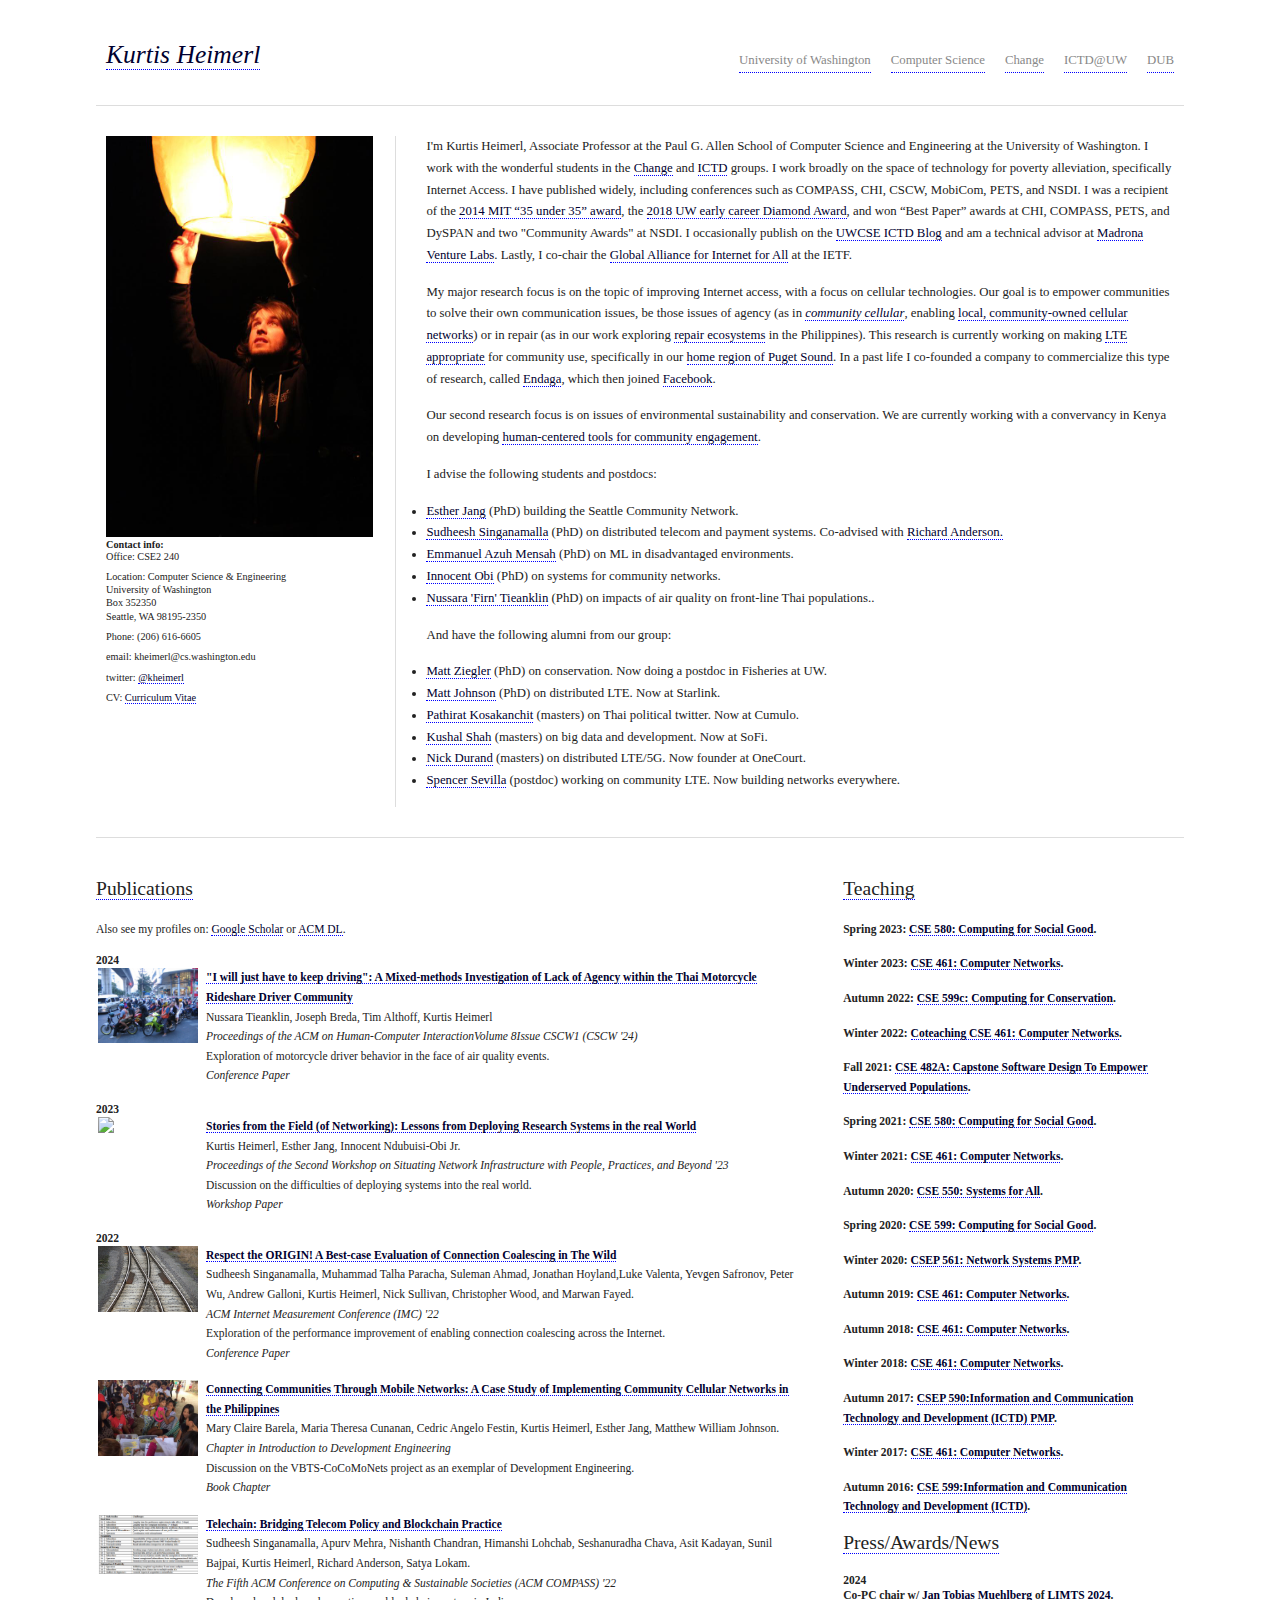
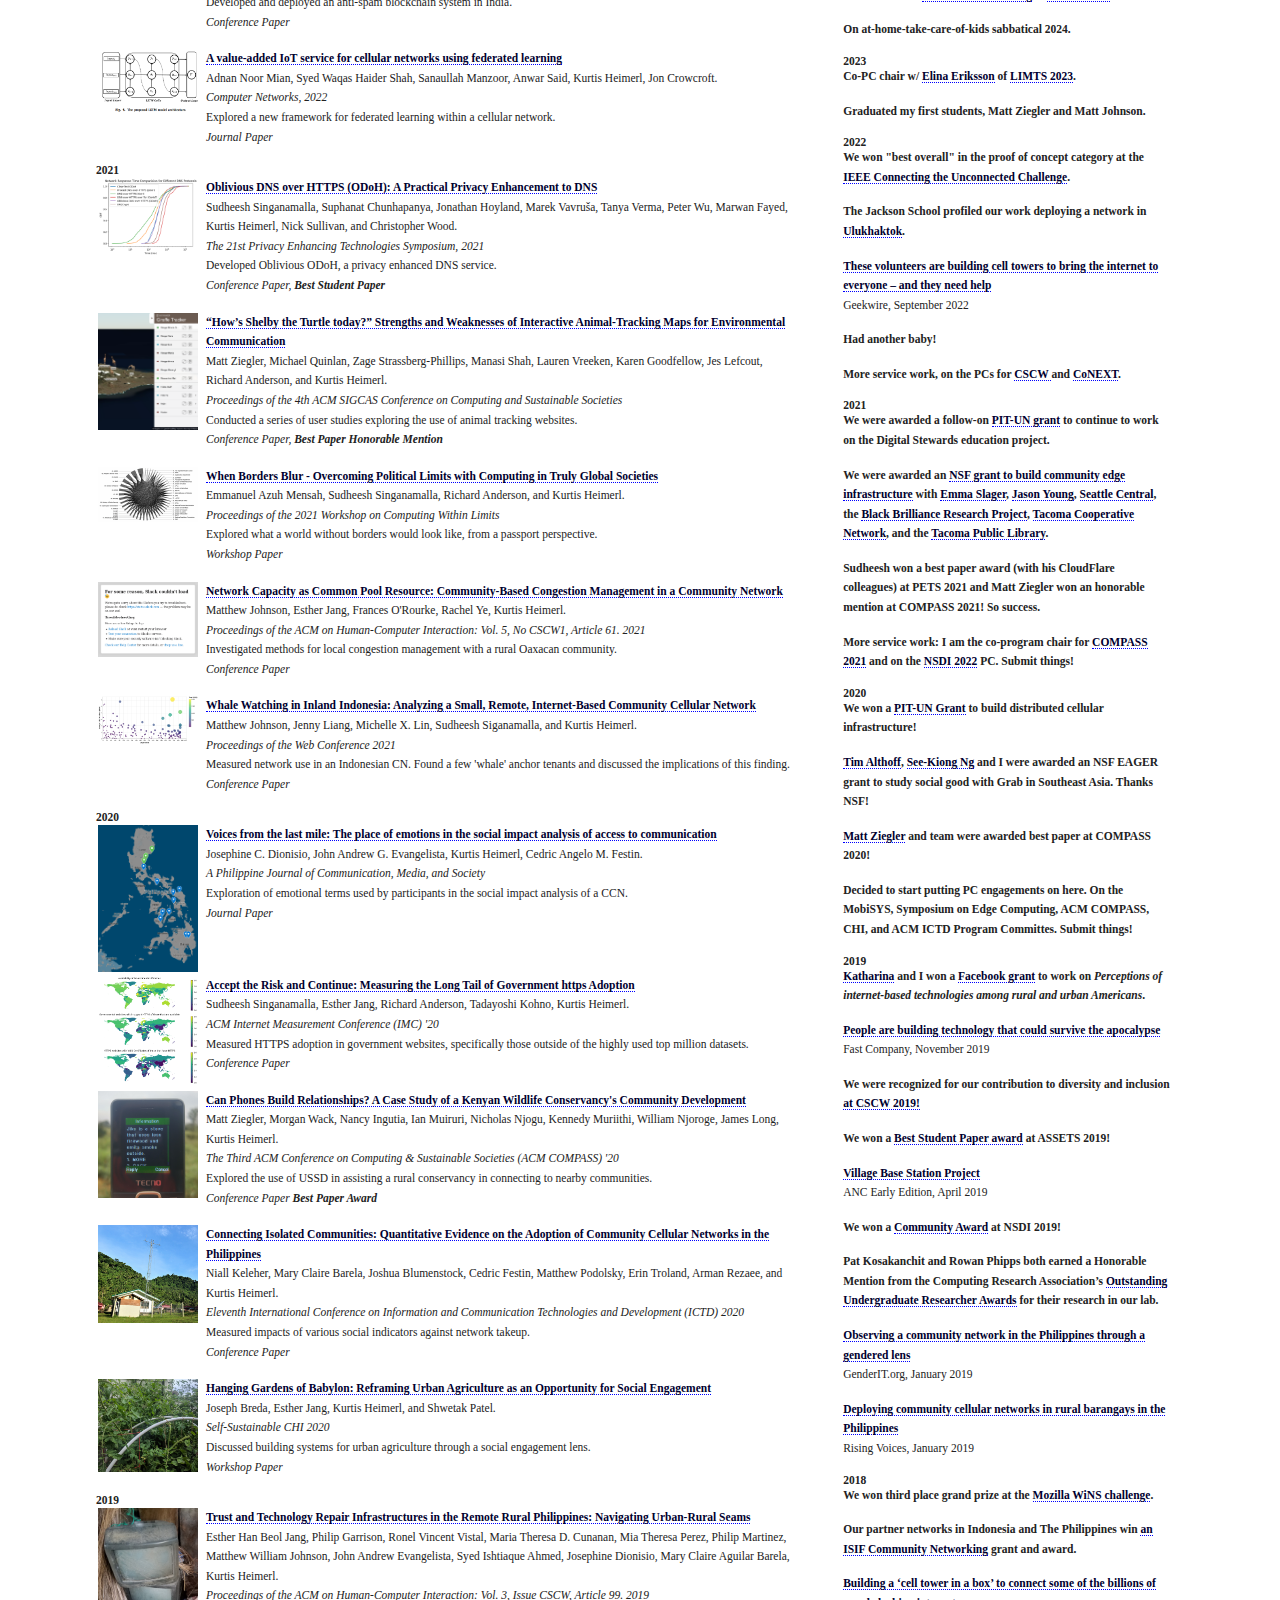
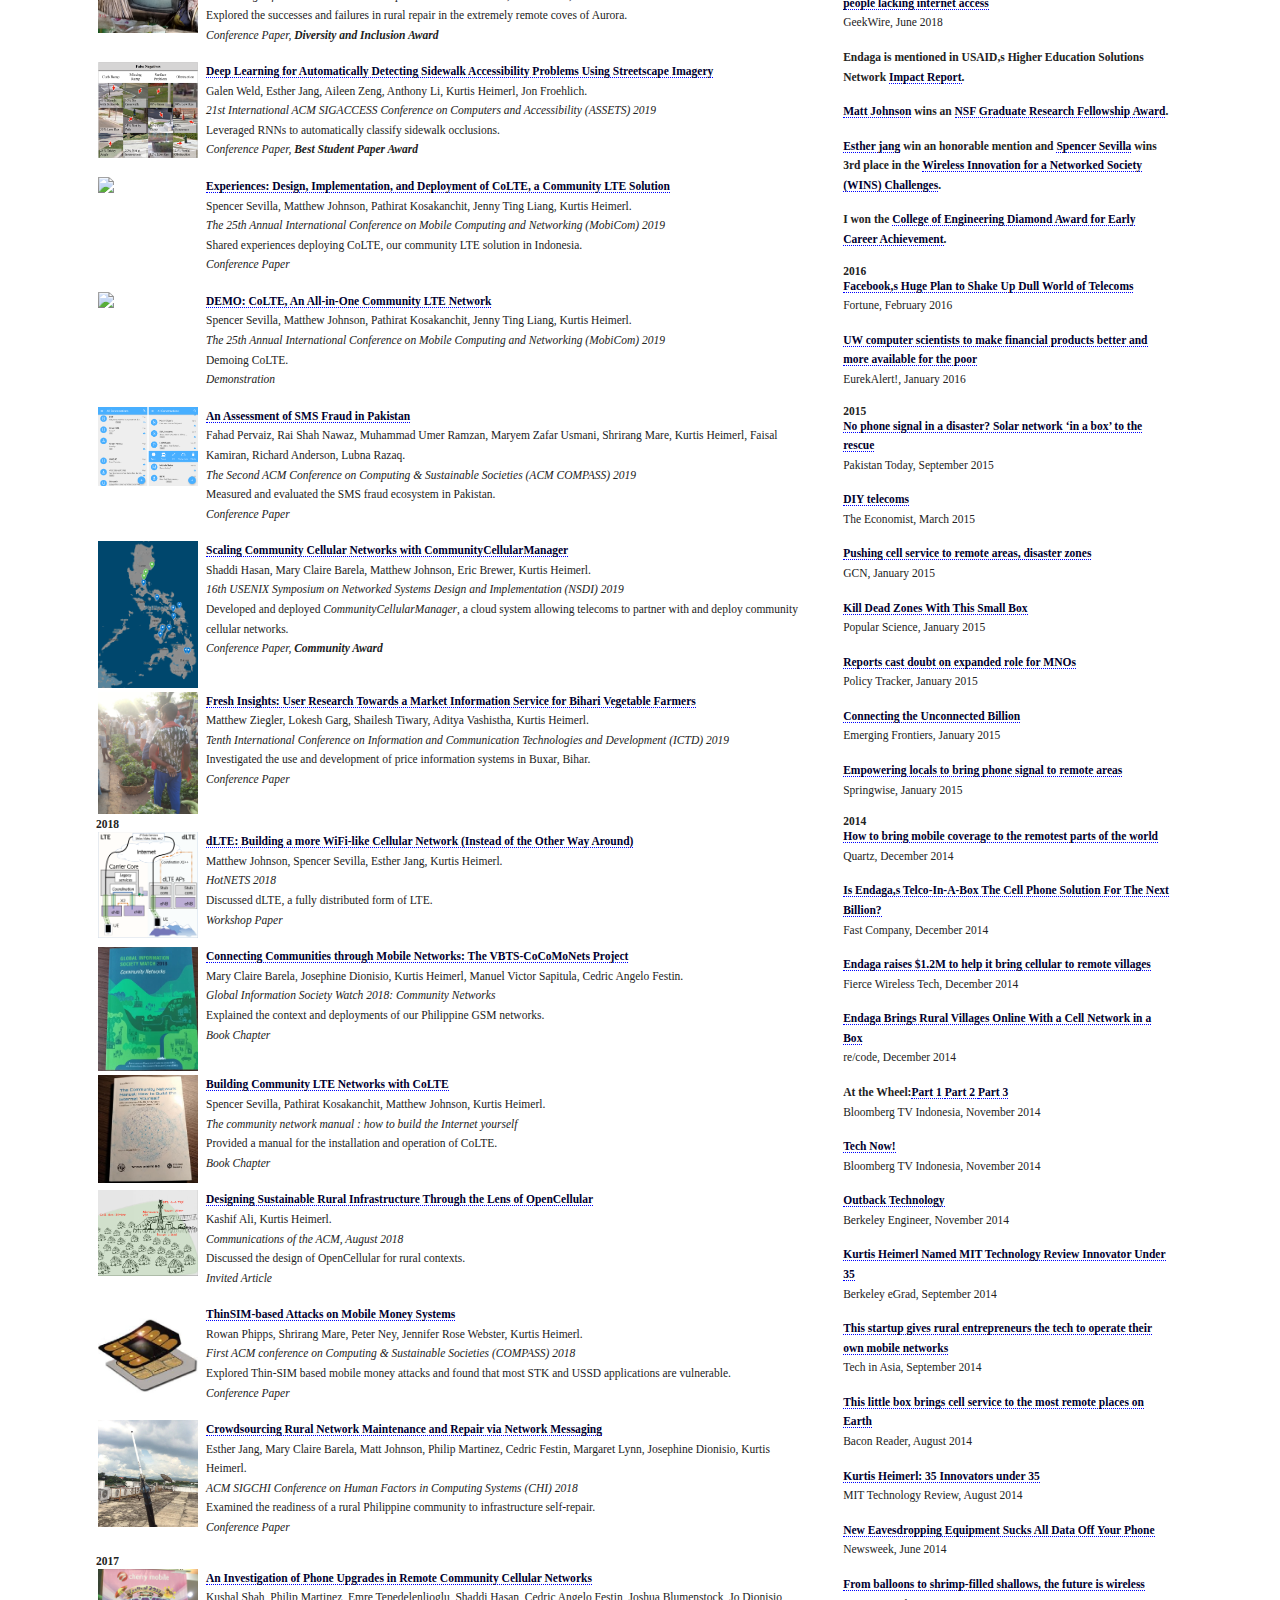
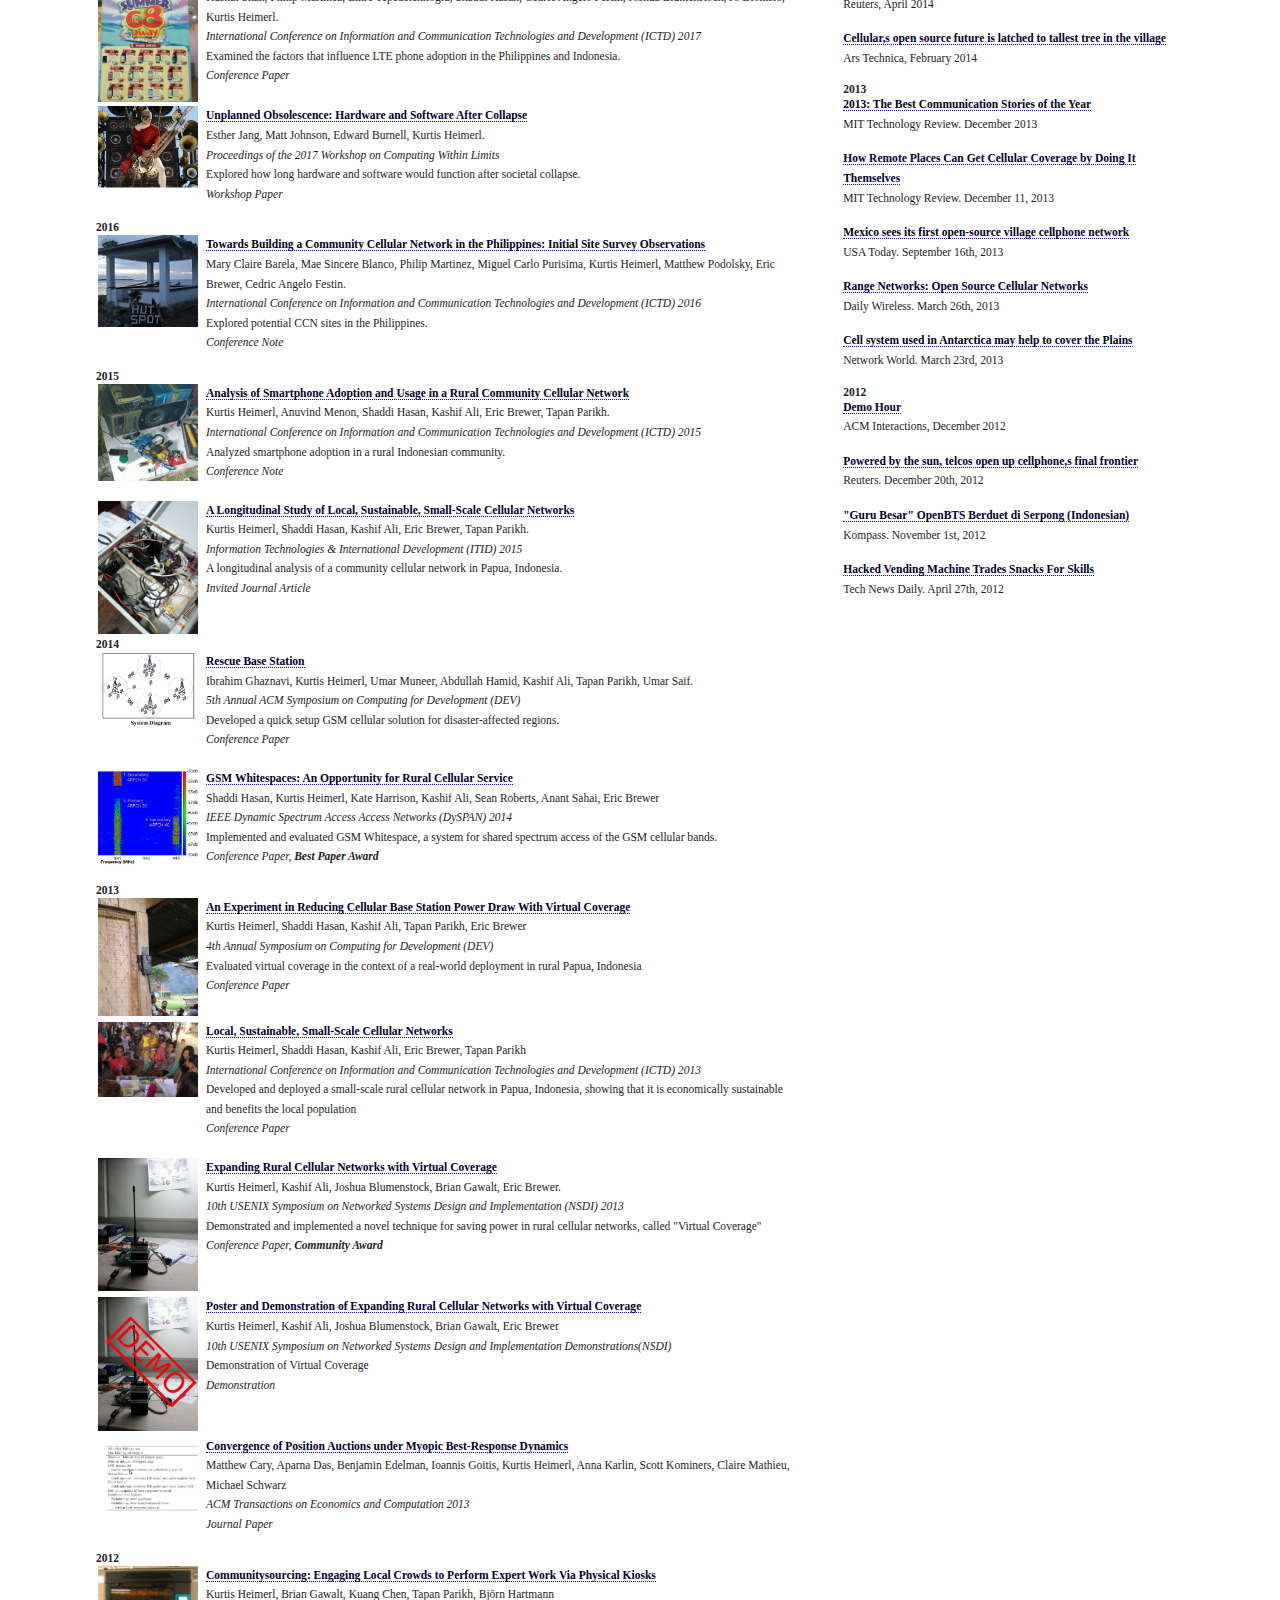
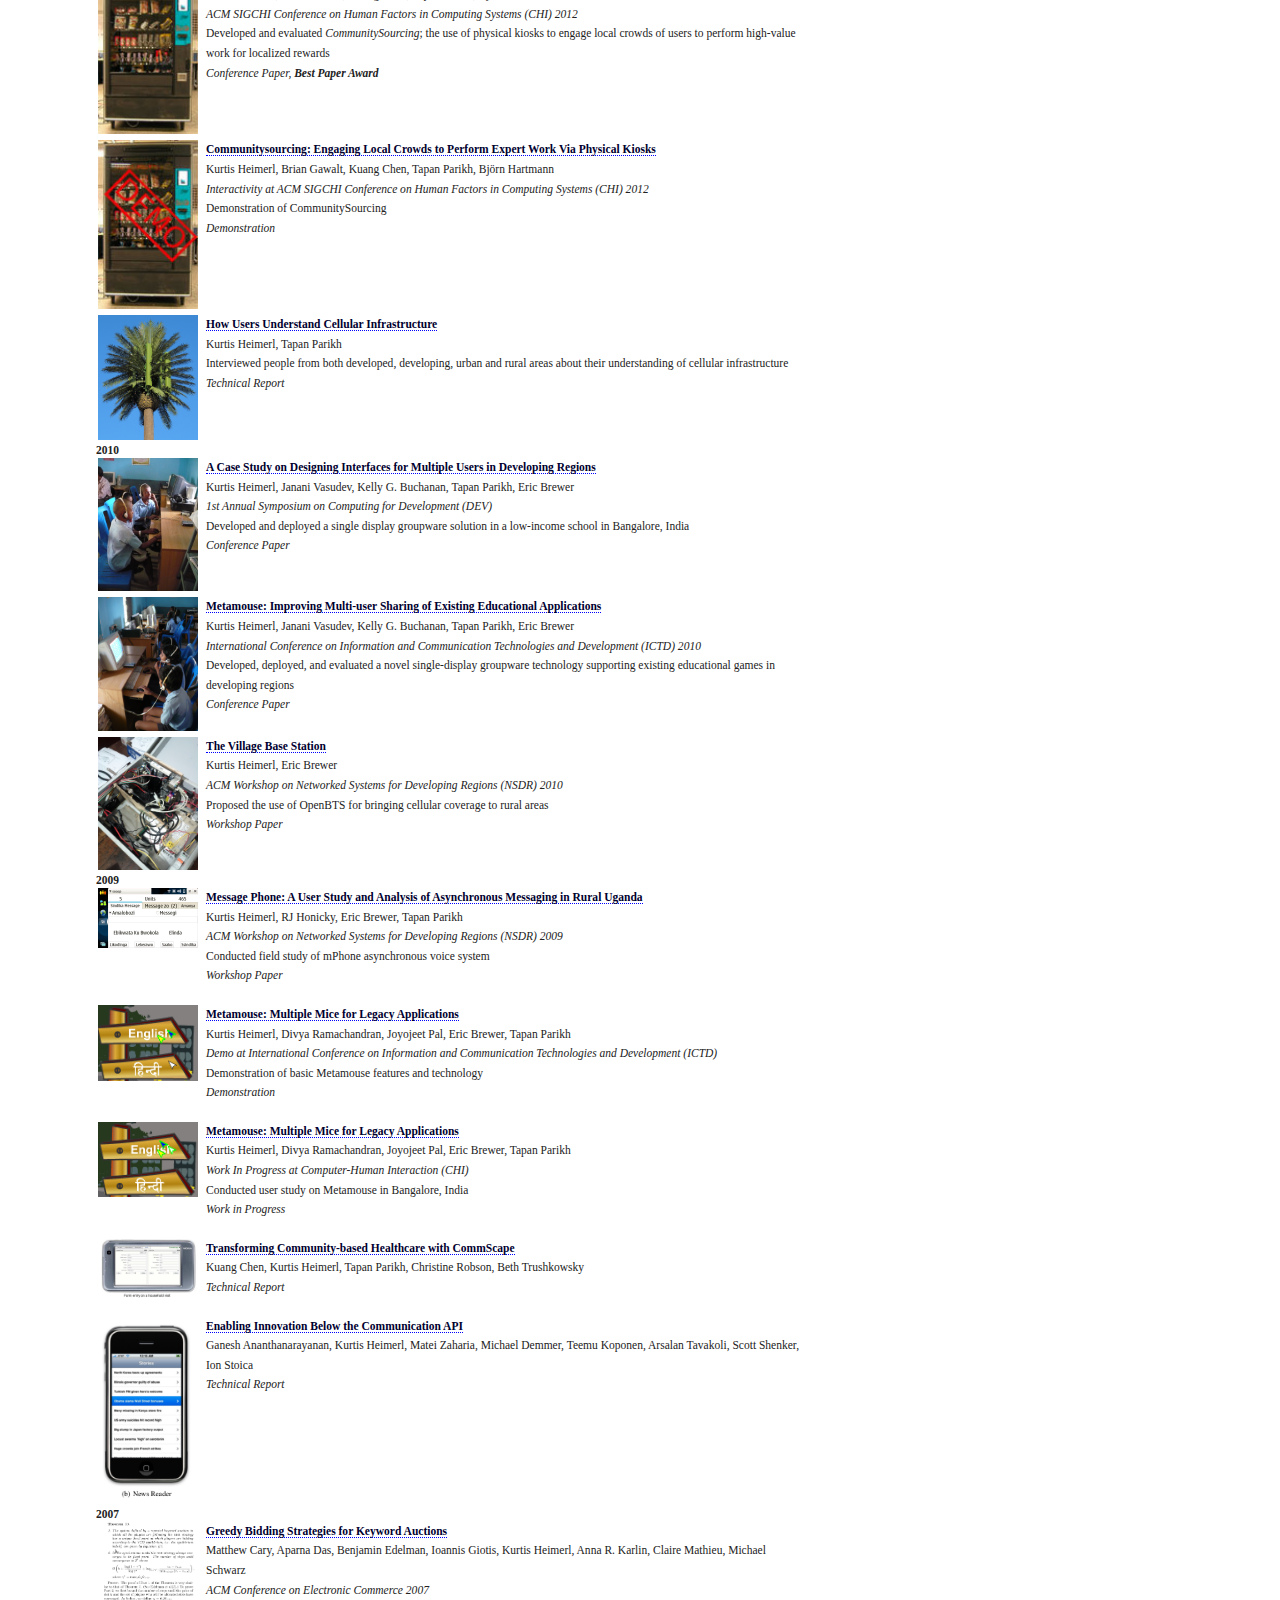
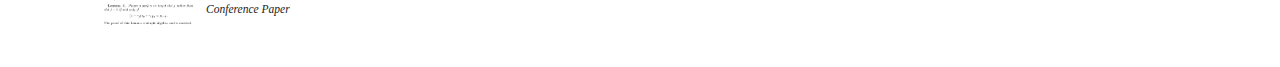
==== commit 3dbb3325: "typo" ====
--- a/index.html
+++ b/index.html
@@ -94,7 +94,7 @@
 
 	    <li><a href="https://www.linkedin.com/in/nick-durand-52a438186/">Nick Durand</a> (masters) on distributed LTE/5G. Now founder at OneCourt.</li>
 
-	    <li><a href="https://spencersevilla.com/">Spencer Sevilla</a> (/postdoc) working on community LTE. Now building networks everywhere.</li>
+	    <li><a href="https://spencersevilla.com/">Spencer Sevilla</a> (postdoc) working on community LTE. Now building networks everywhere.</li>
 
 
 	    <!--<li><a href="https://www.linkedin.com/in/rowan-phipps/">Rowan Phipps</a> (undergrad) on cellular security. Onto proper security research in the security and privacy lab. </li> -->
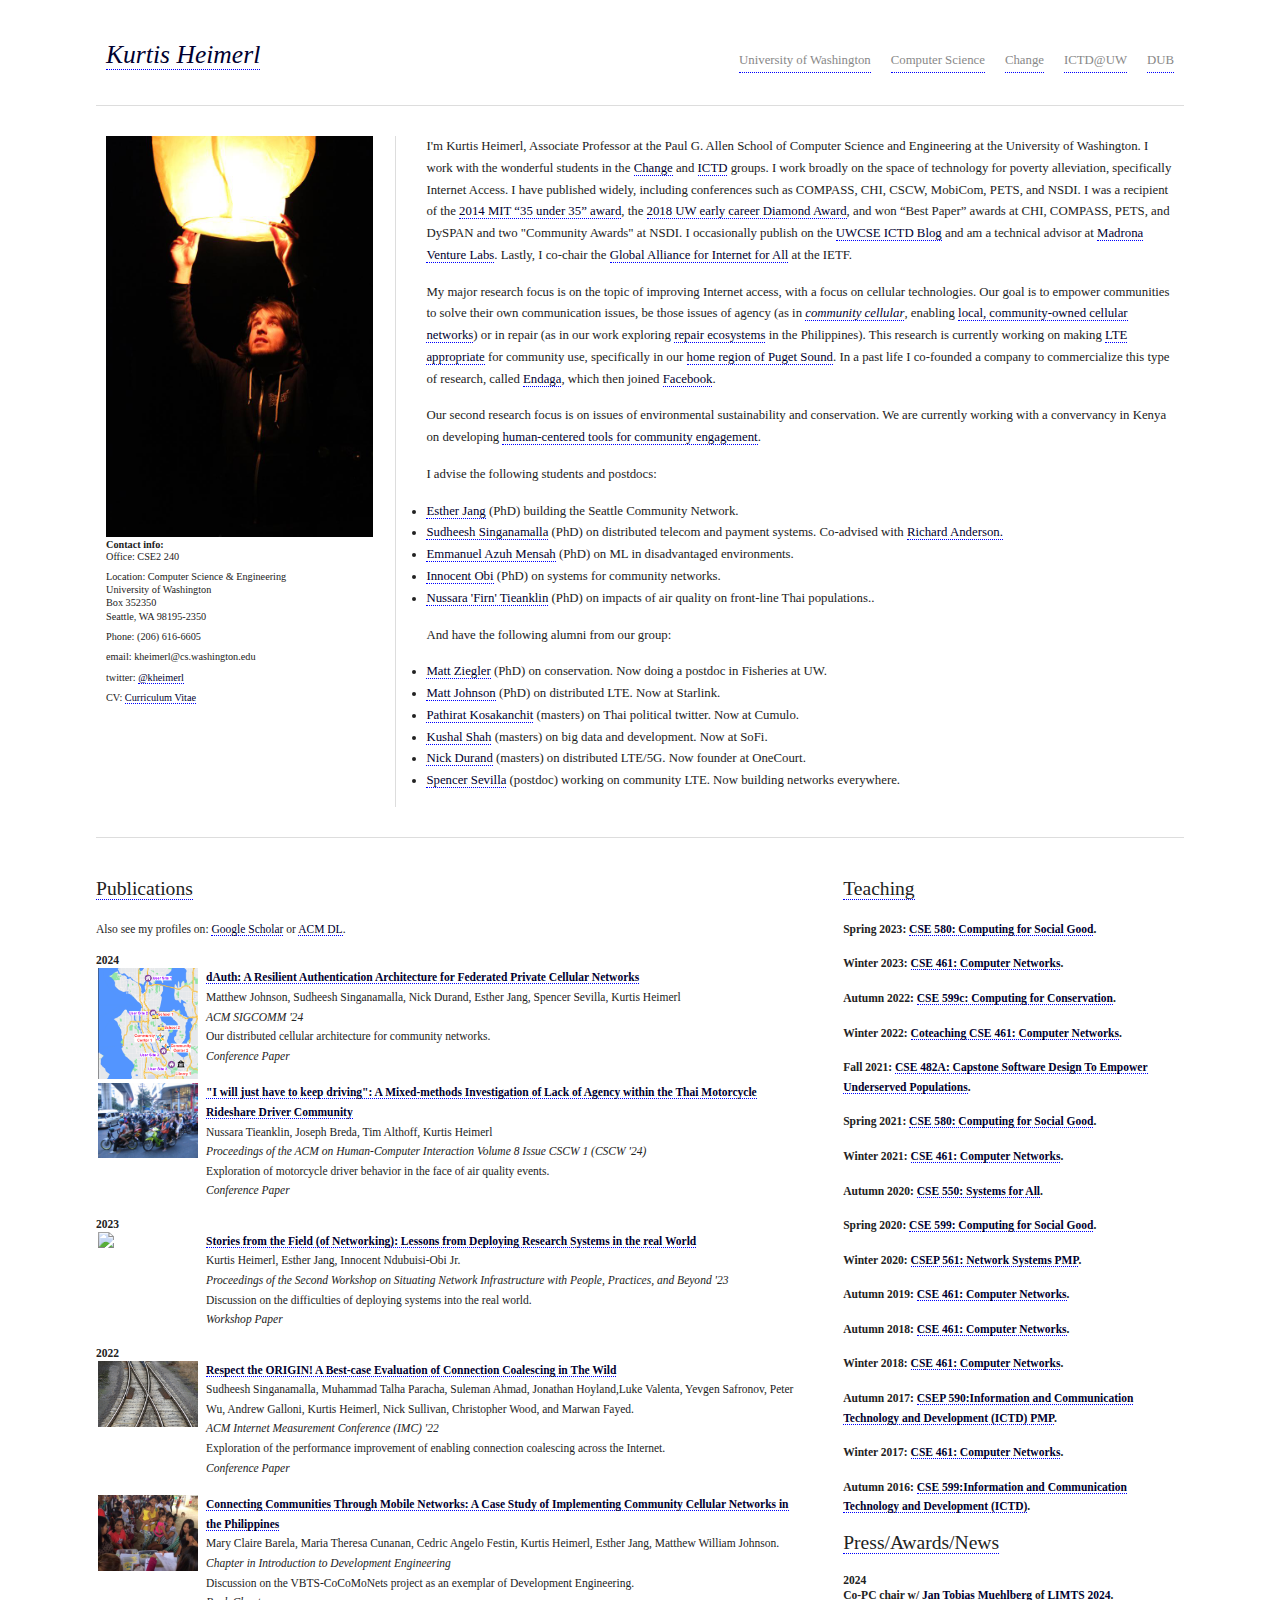
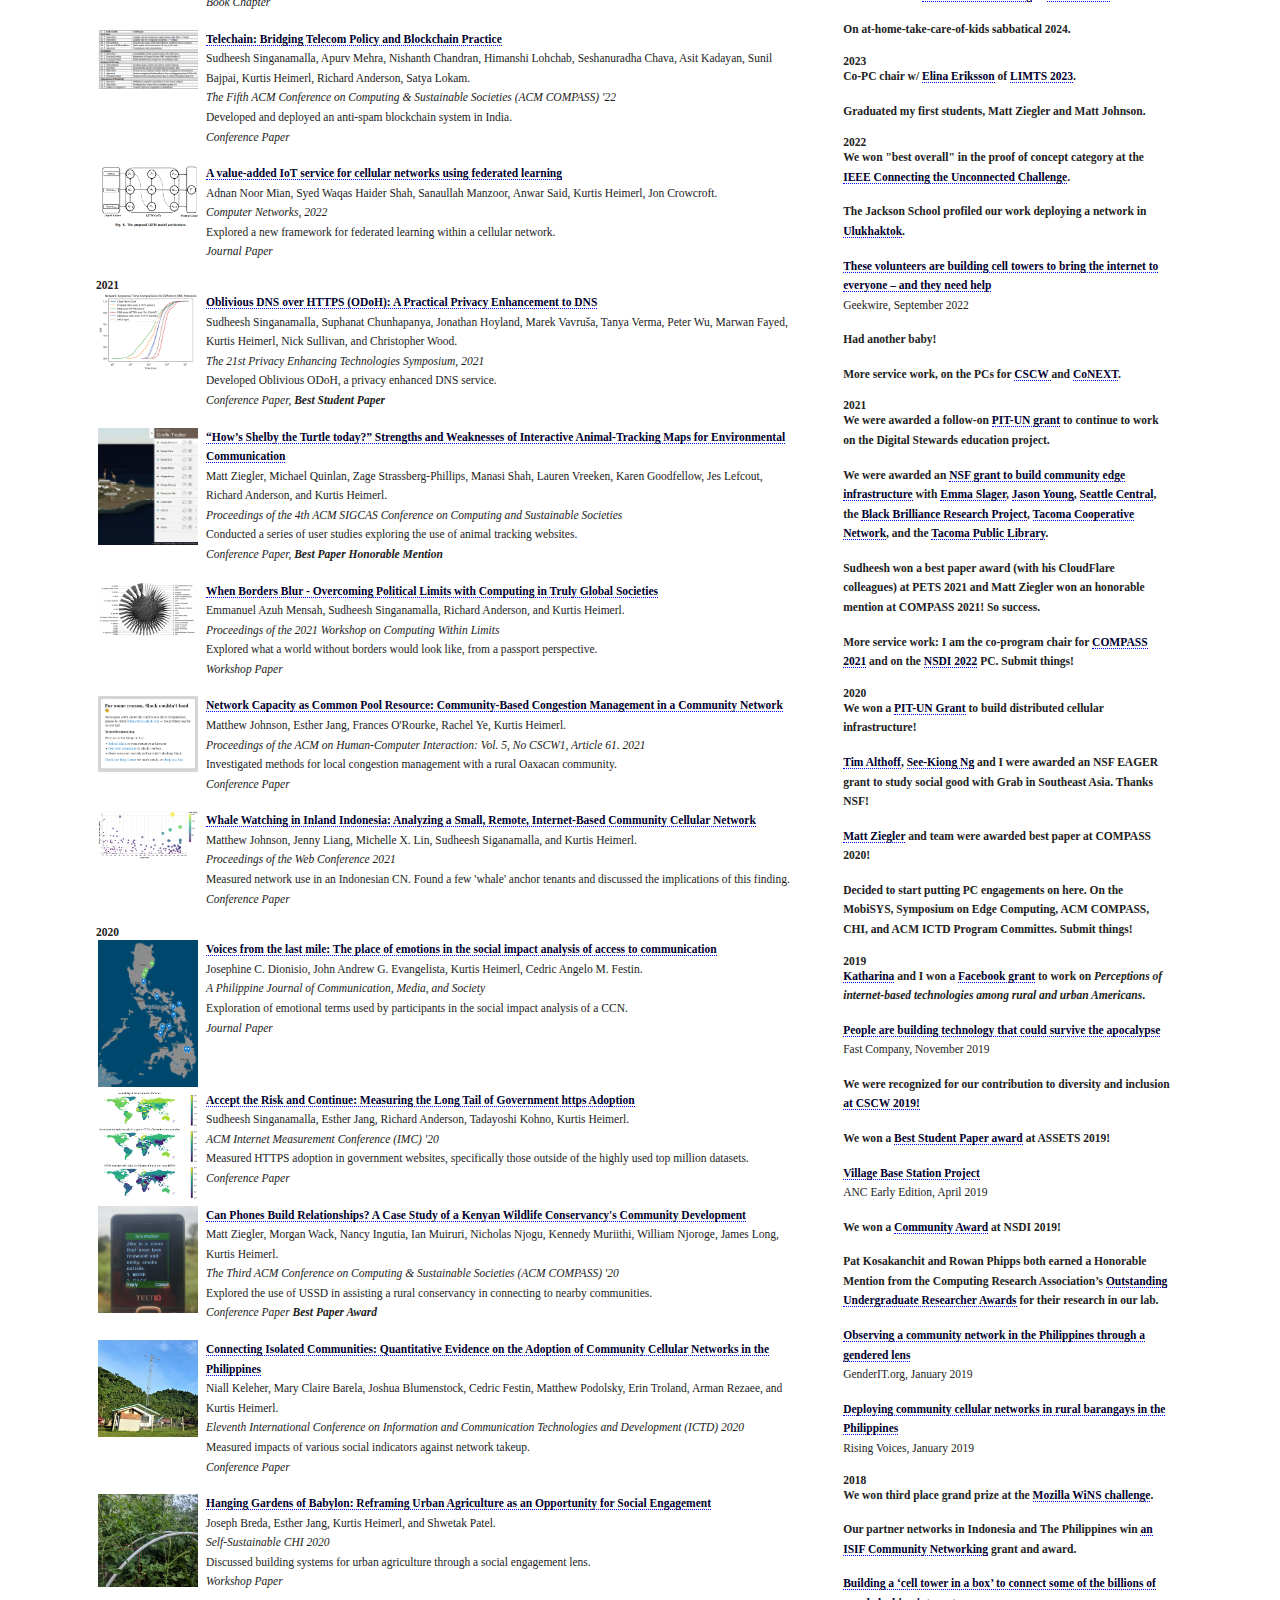
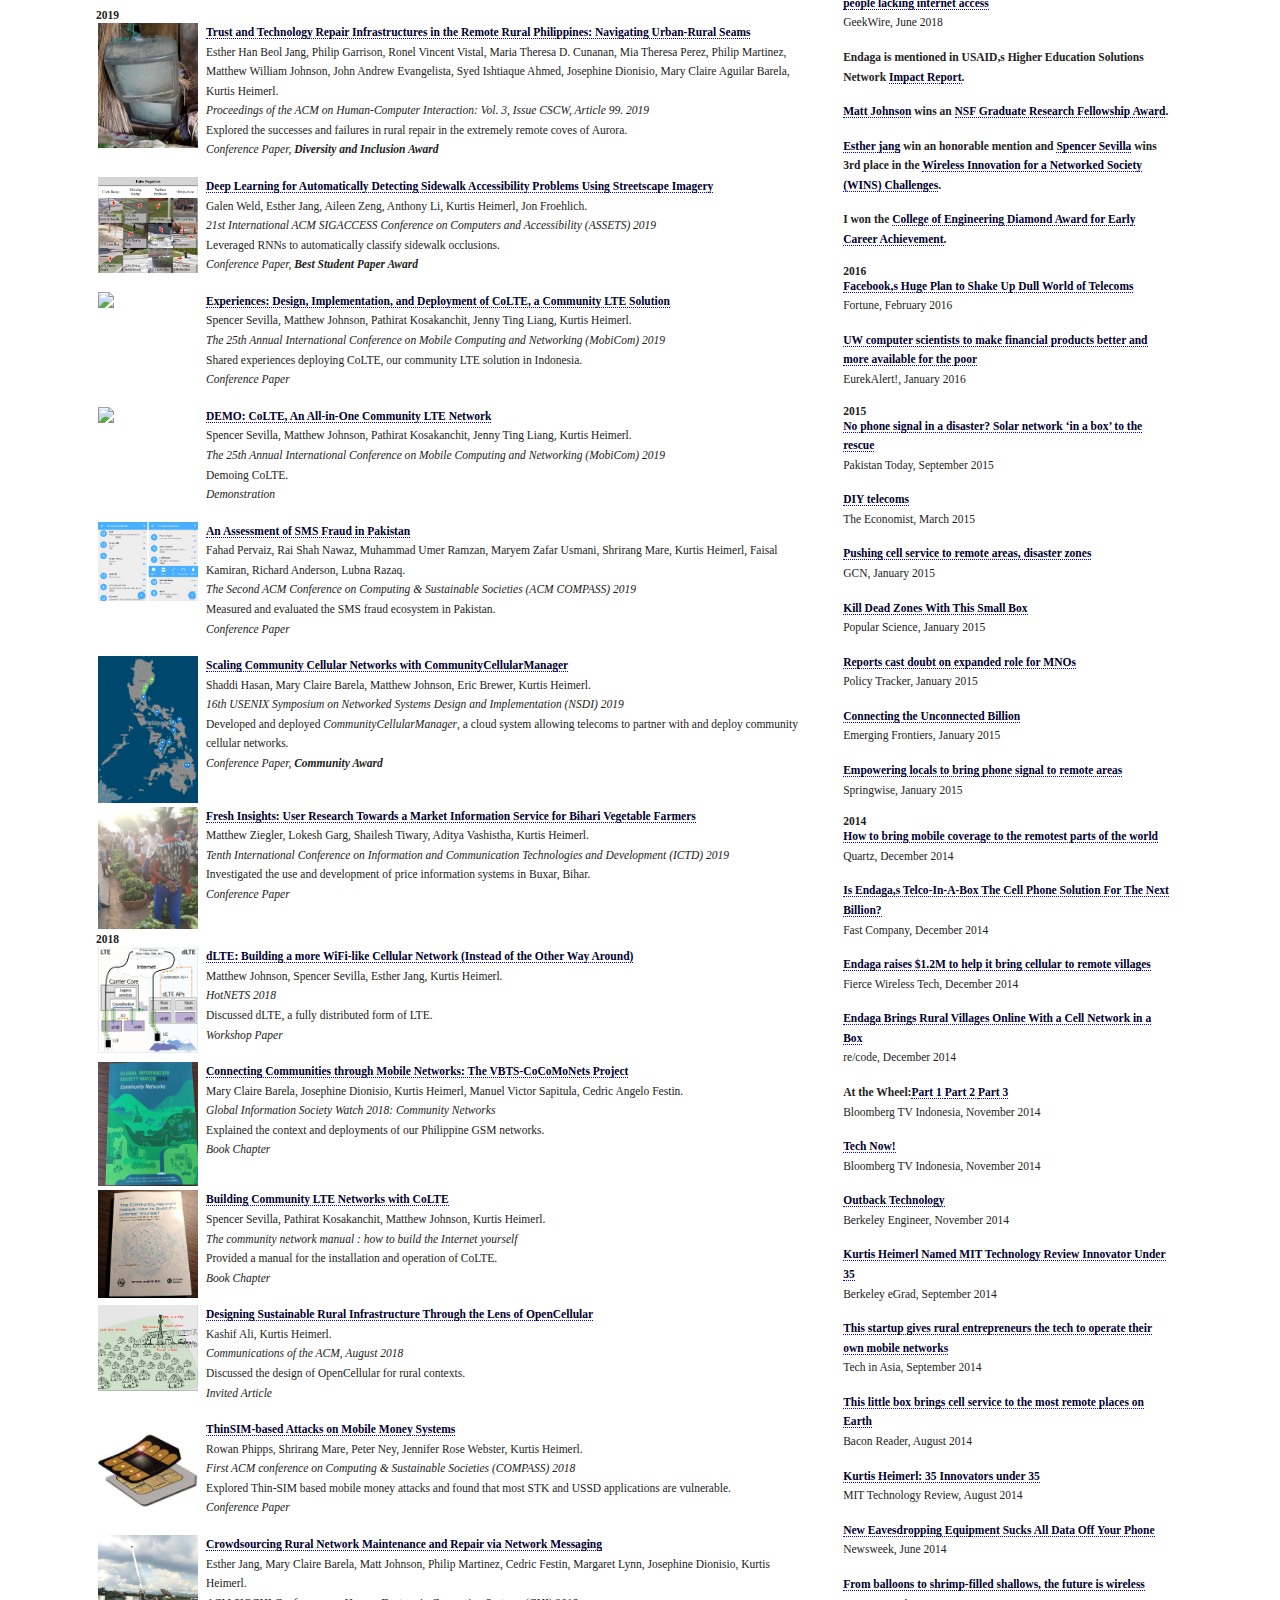
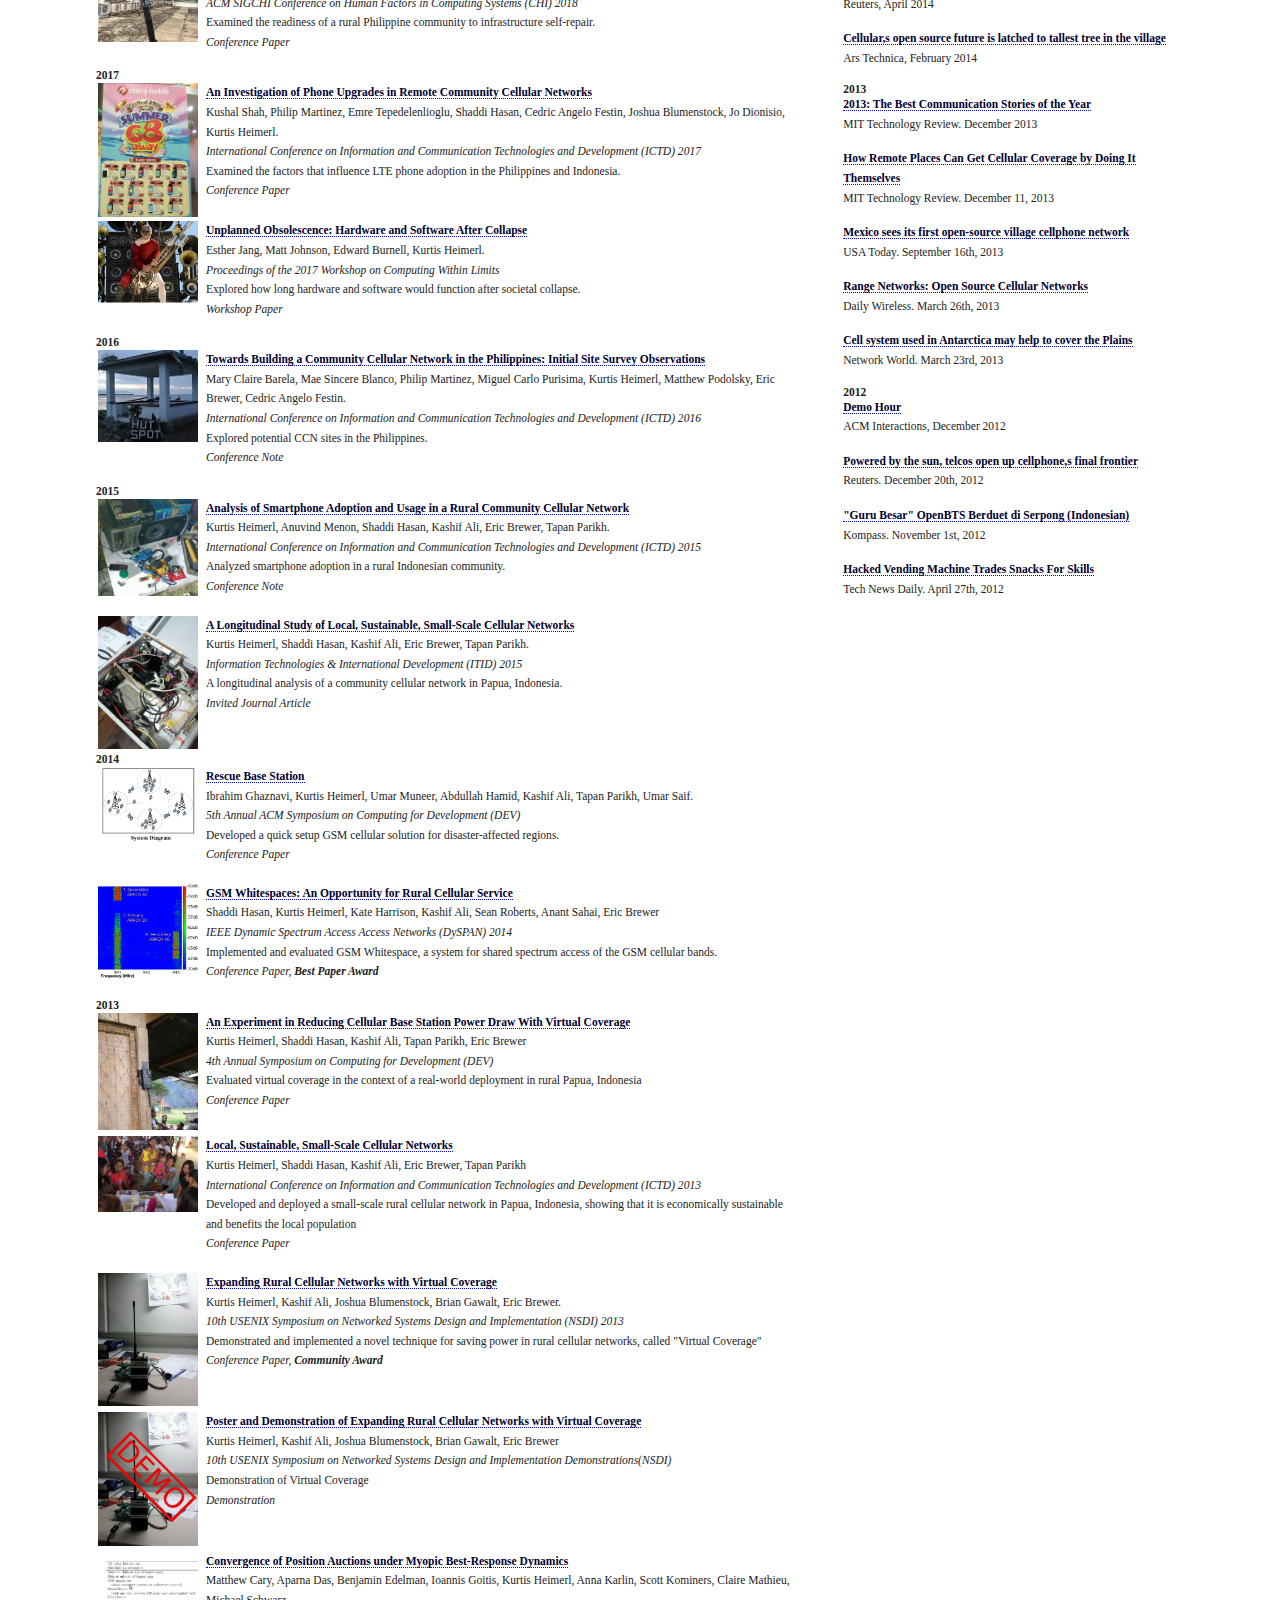
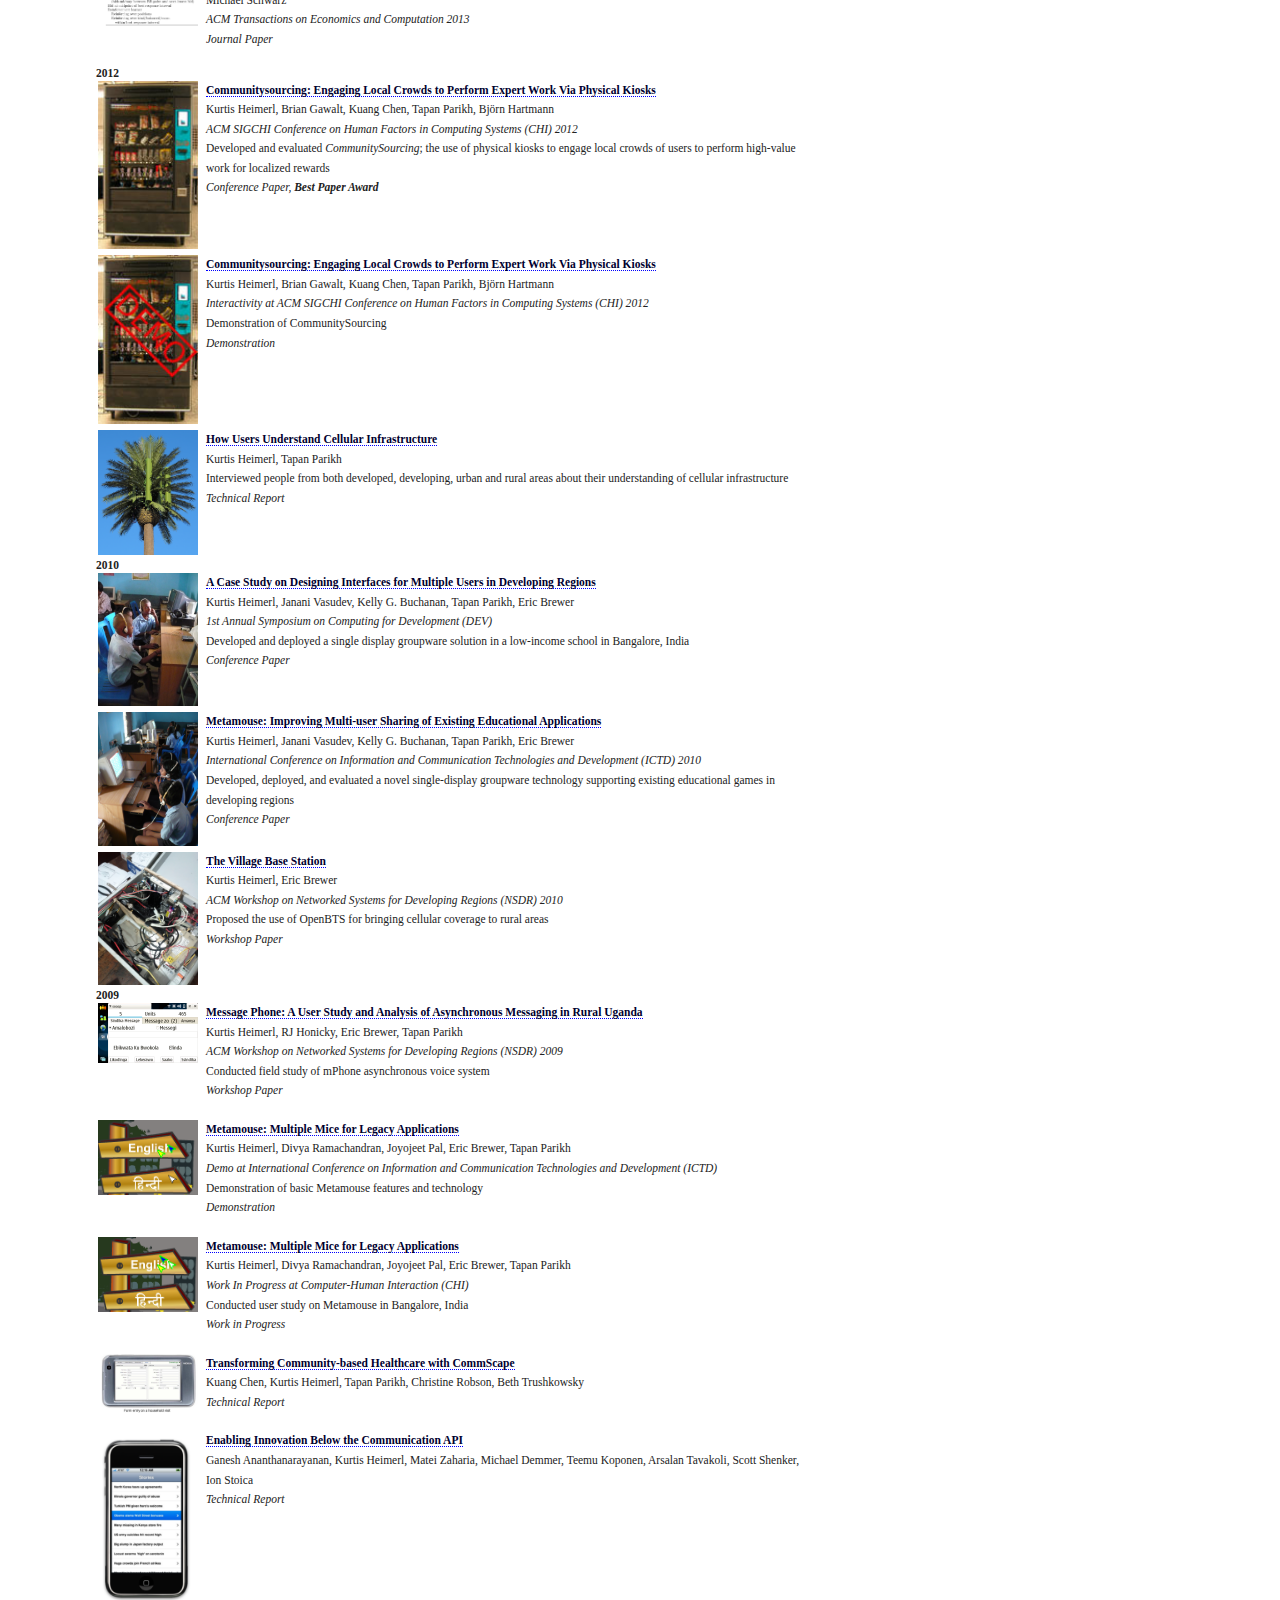
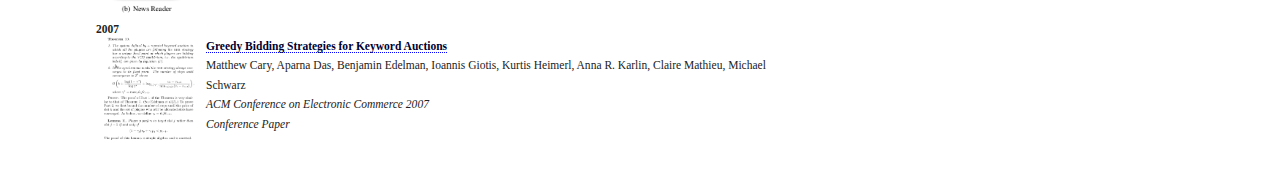
==== commit dab4fee4: "added sigcomm paper" ====
--- a/index.html
+++ b/index.html
@@ -118,7 +118,8 @@
       <div id="paperList">
 	<h4>2024</h4>
 	<table>
-	  <tbody><tr><td width="106" valign="top"><img src="images/thai_scooters.jpg" width="100"/></td><td valign="top">    <p class="pub">   <span class="pubtitle"><a href="pubs/thai_air_cscw24.pdf">"I will just have to keep driving": A Mixed-methods Investigation of Lack of Agency within the Thai Motorcycle Rideshare Driver Community</a></span><br/>      <span class="pubauth"> Nussara Tieanklin, Joseph Breda, Tim Althoff, Kurtis Heimerl<br/></span> <span class="pubvenue"> Proceedings of the ACM on Human-Computer InteractionVolume 8Issue CSCW1 (CSCW '24)<br/></span>   <span class="pubsumm"> Exploration of motorcycle driver behavior in the face of air quality events. <br/></span>   <span class="pubvenue">Conference Paper</span><span class="publinks"></span>       </p></td></tr>	  
+	  <tbody><tr><td width="106" valign="top"><img src="images/dauth_map.png" width="100"/></td><td valign="top">    <p class="pub">   <span class="pubtitle"><a href="pubs/Dauth-sigcomm2024.pdf">dAuth: A Resilient Authentication Architecture for Federated Private Cellular Networks</a></span><br/>      <span class="pubauth"> Matthew Johnson, Sudheesh Singanamalla, Nick Durand, Esther Jang, Spencer Sevilla, Kurtis Heimerl<br/></span> <span class="pubvenue"> ACM SIGCOMM '24<br/></span>   <span class="pubsumm"> Our distributed cellular architecture for community networks. <br/></span>   <span class="pubvenue">Conference Paper</span><span class="publinks"></span>       </p></td></tr>	  
+	  <tbody><tr><td width="106" valign="top"><img src="images/thai_scooters.jpg" width="100"/></td><td valign="top">    <p class="pub">   <span class="pubtitle"><a href="pubs/thai_air_cscw24.pdf">"I will just have to keep driving": A Mixed-methods Investigation of Lack of Agency within the Thai Motorcycle Rideshare Driver Community</a></span><br/>      <span class="pubauth"> Nussara Tieanklin, Joseph Breda, Tim Althoff, Kurtis Heimerl<br/></span> <span class="pubvenue"> Proceedings of the ACM on Human-Computer Interaction Volume 8 Issue CSCW 1 (CSCW '24)<br/></span>   <span class="pubsumm"> Exploration of motorcycle driver behavior in the face of air quality events. <br/></span>   <span class="pubvenue">Conference Paper</span><span class="publinks"></span>       </p></td></tr>	  
 	</table>
 	<h4>2023</h4>
 	<table>
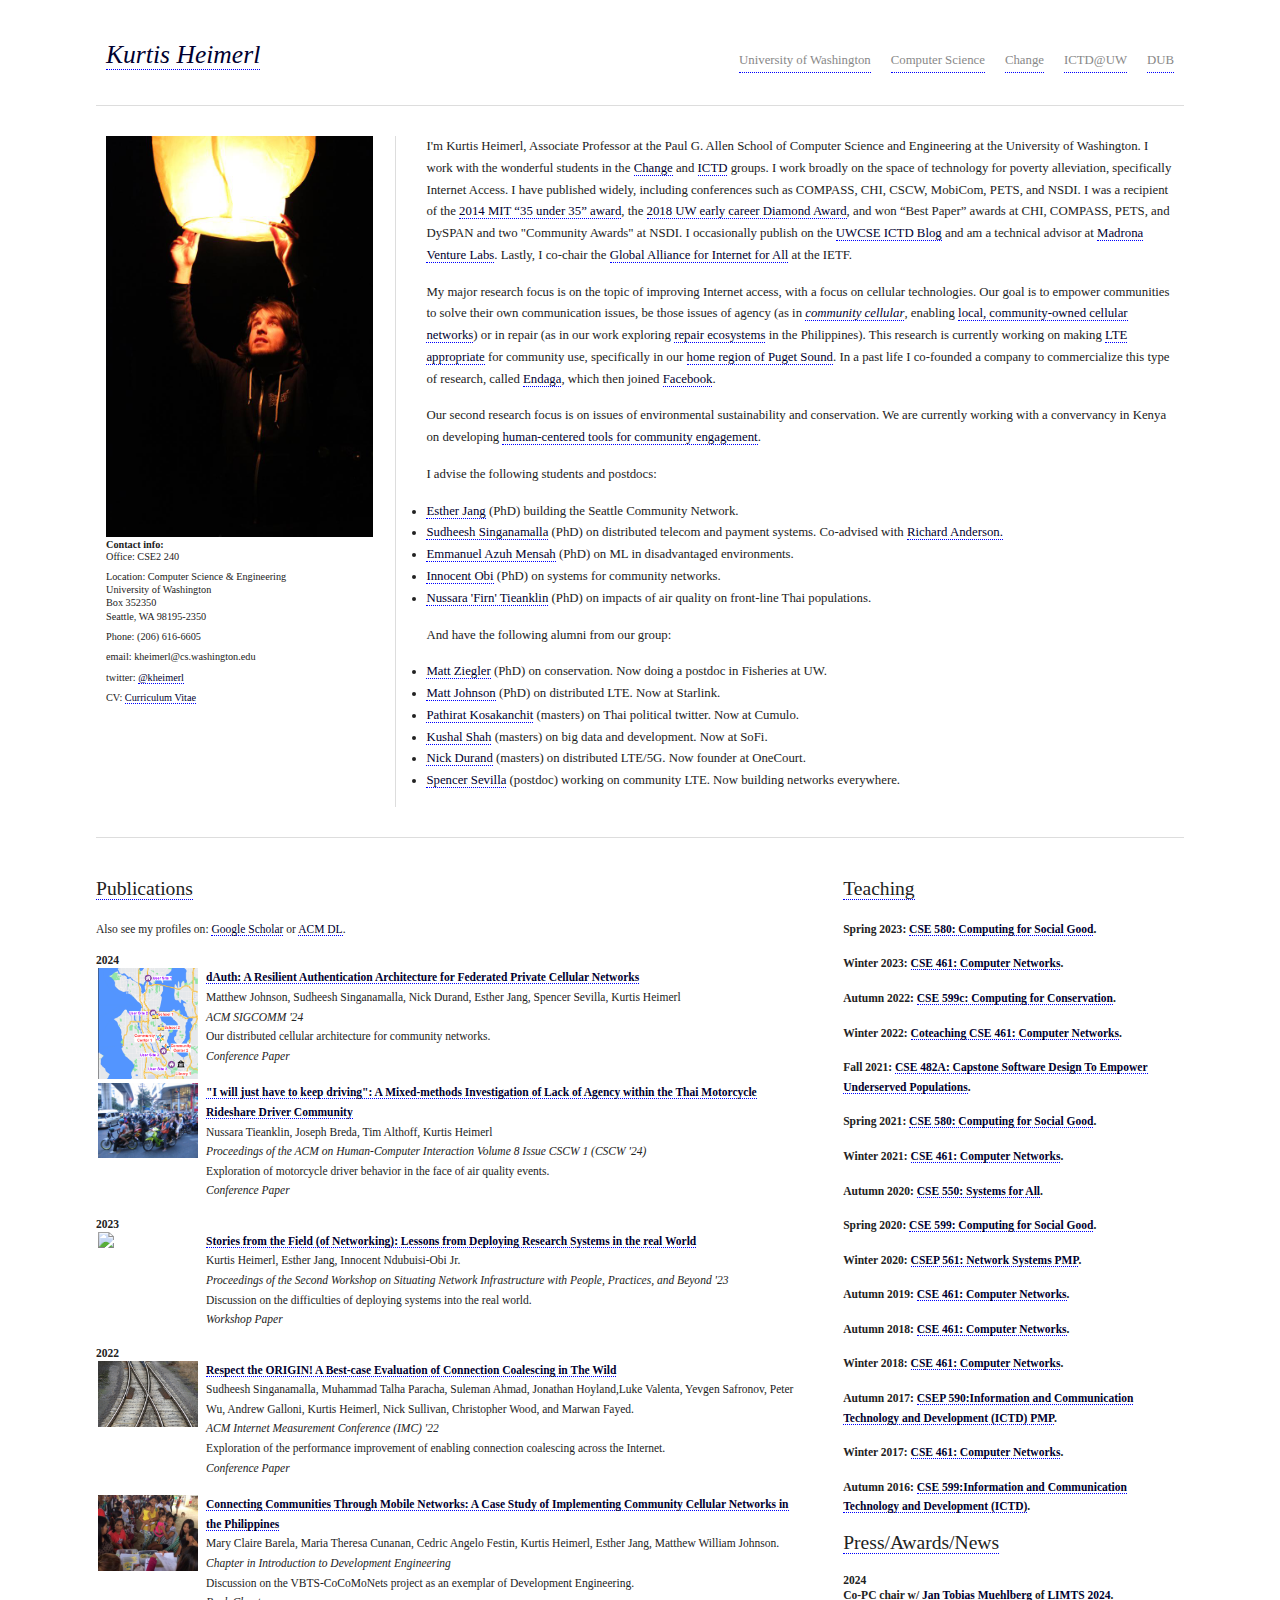
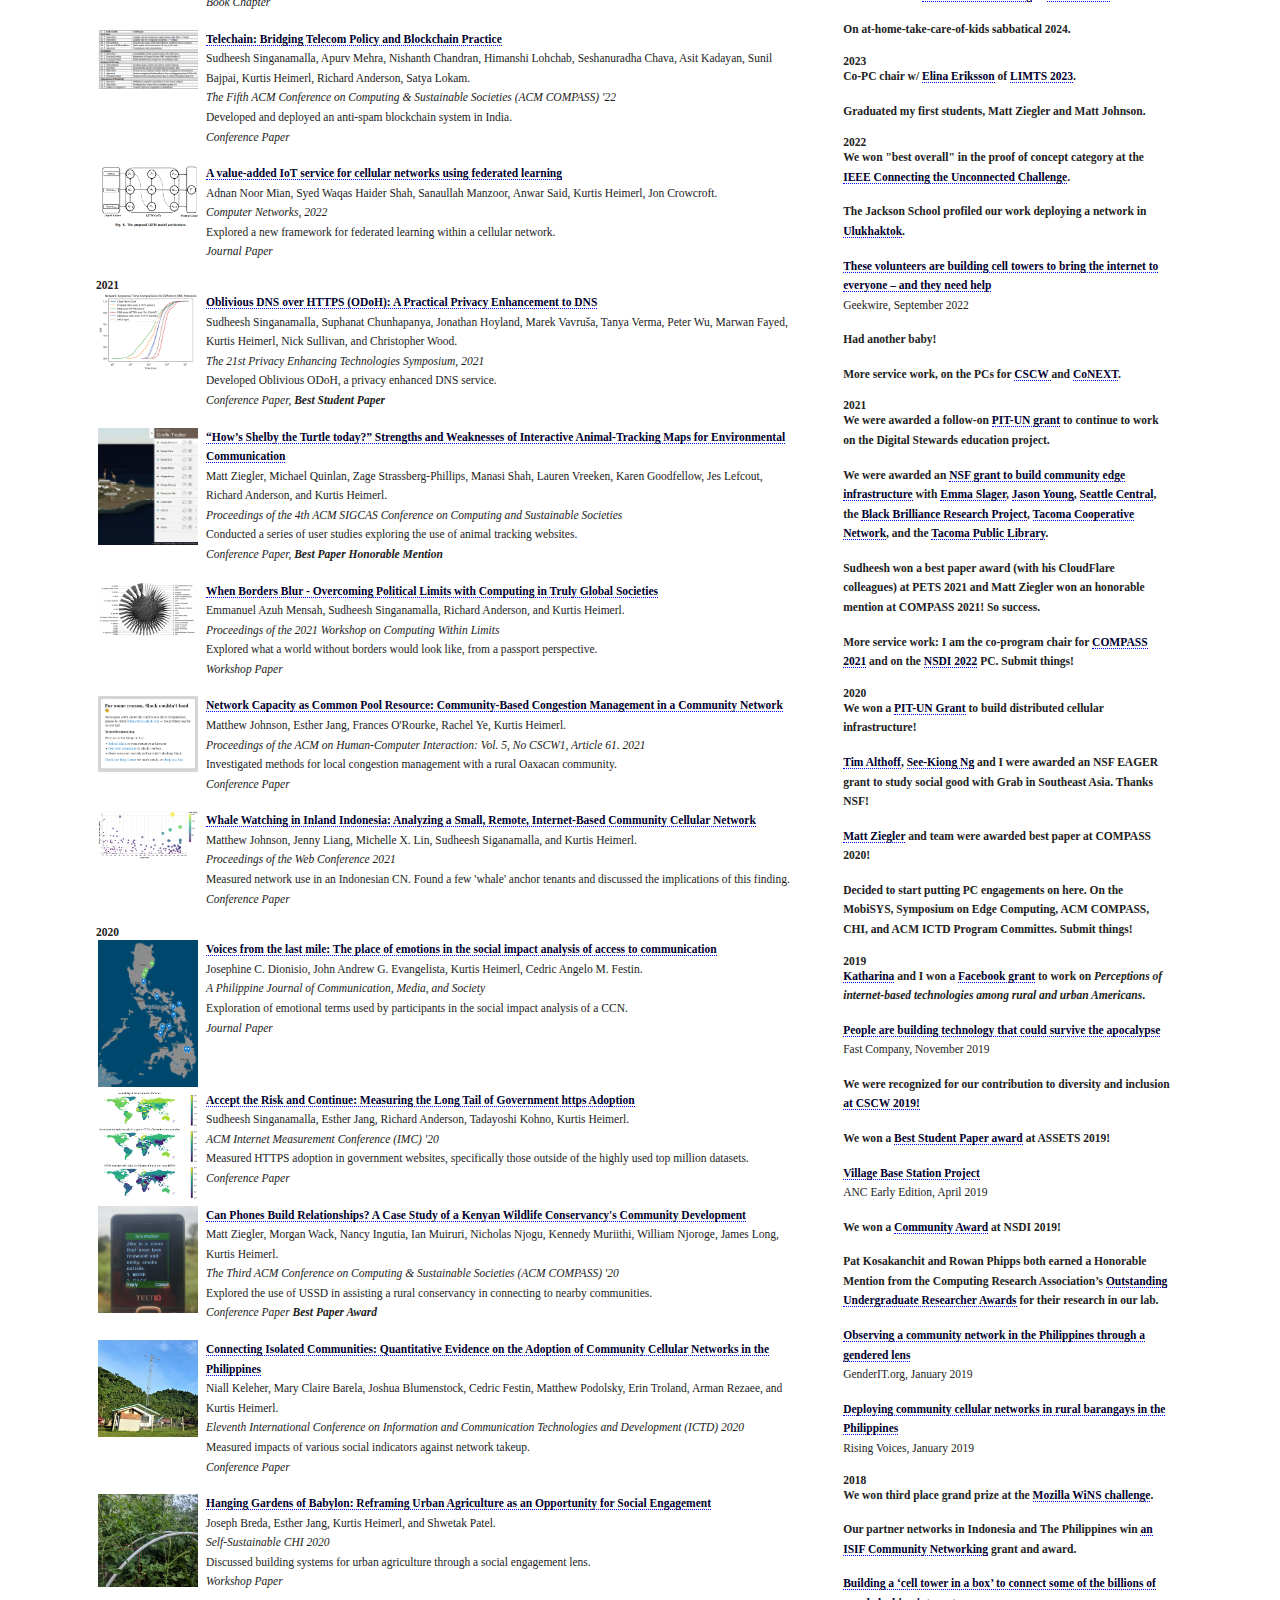
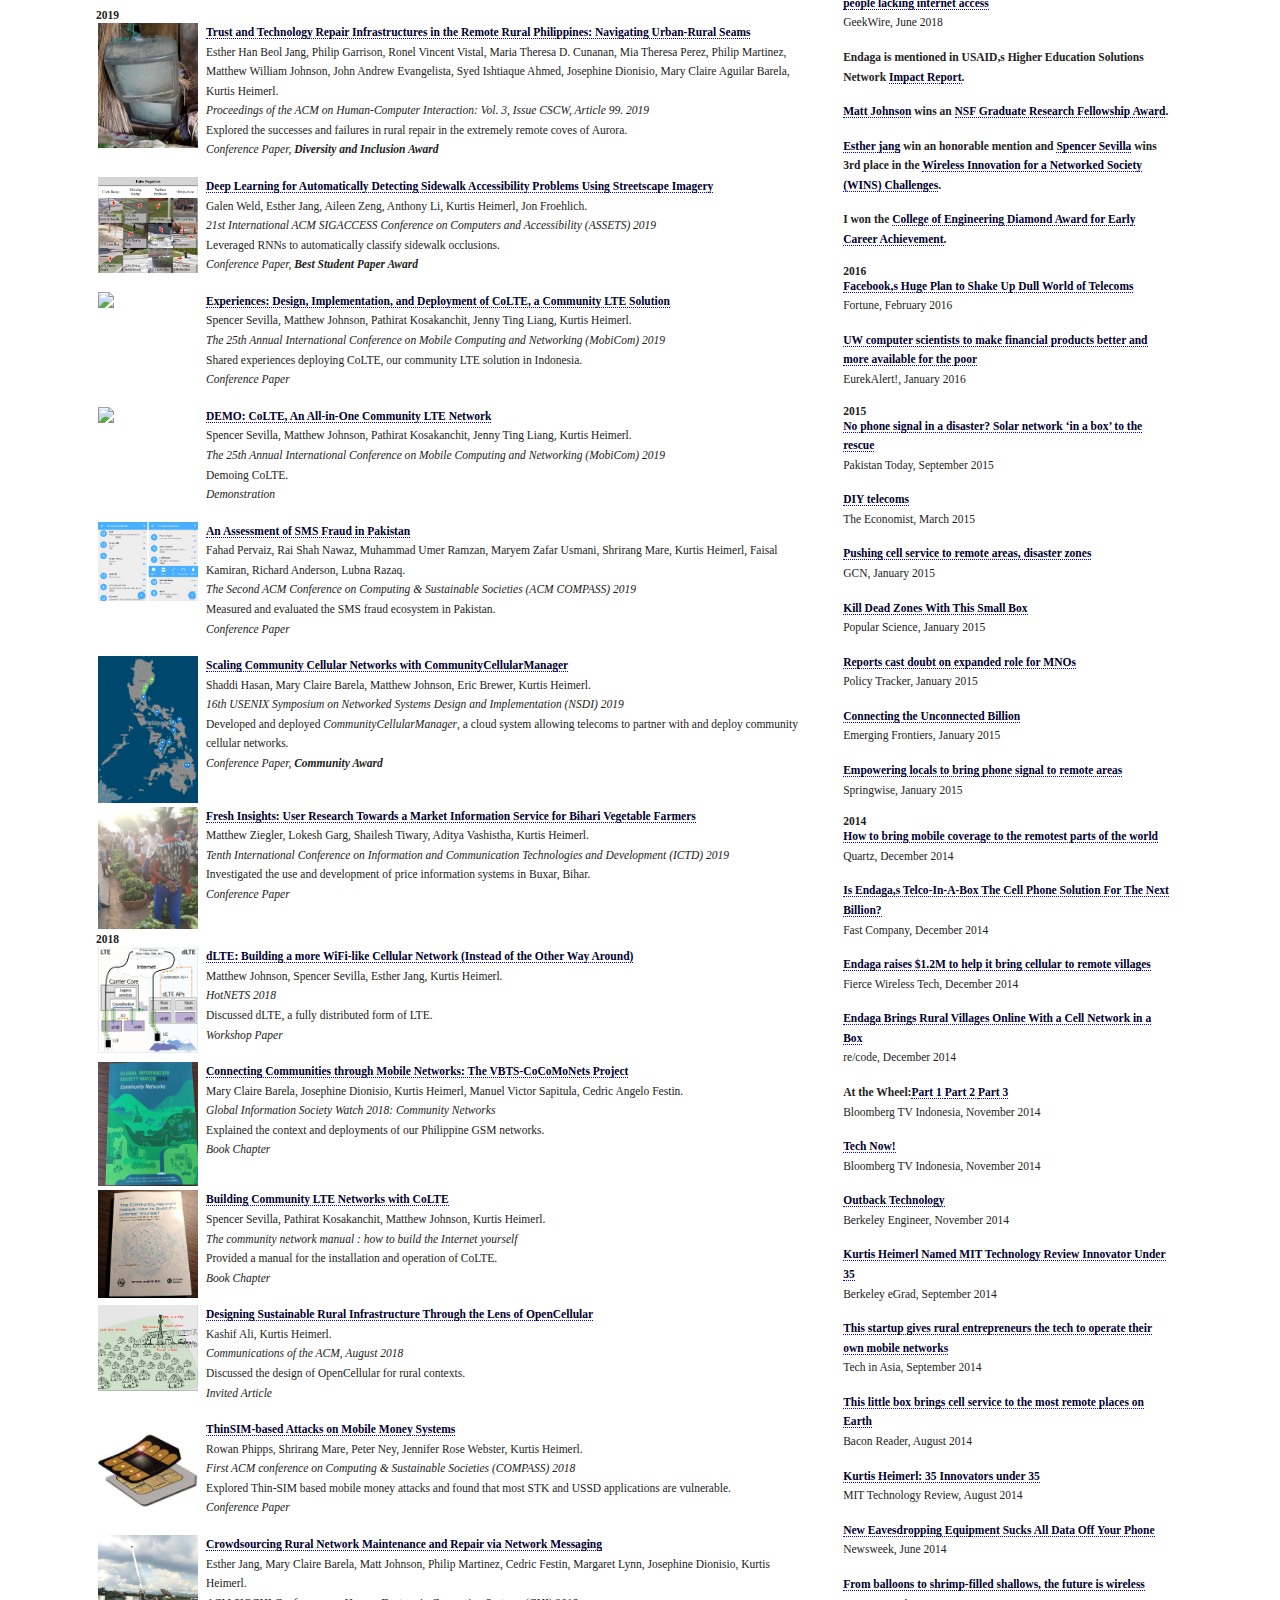
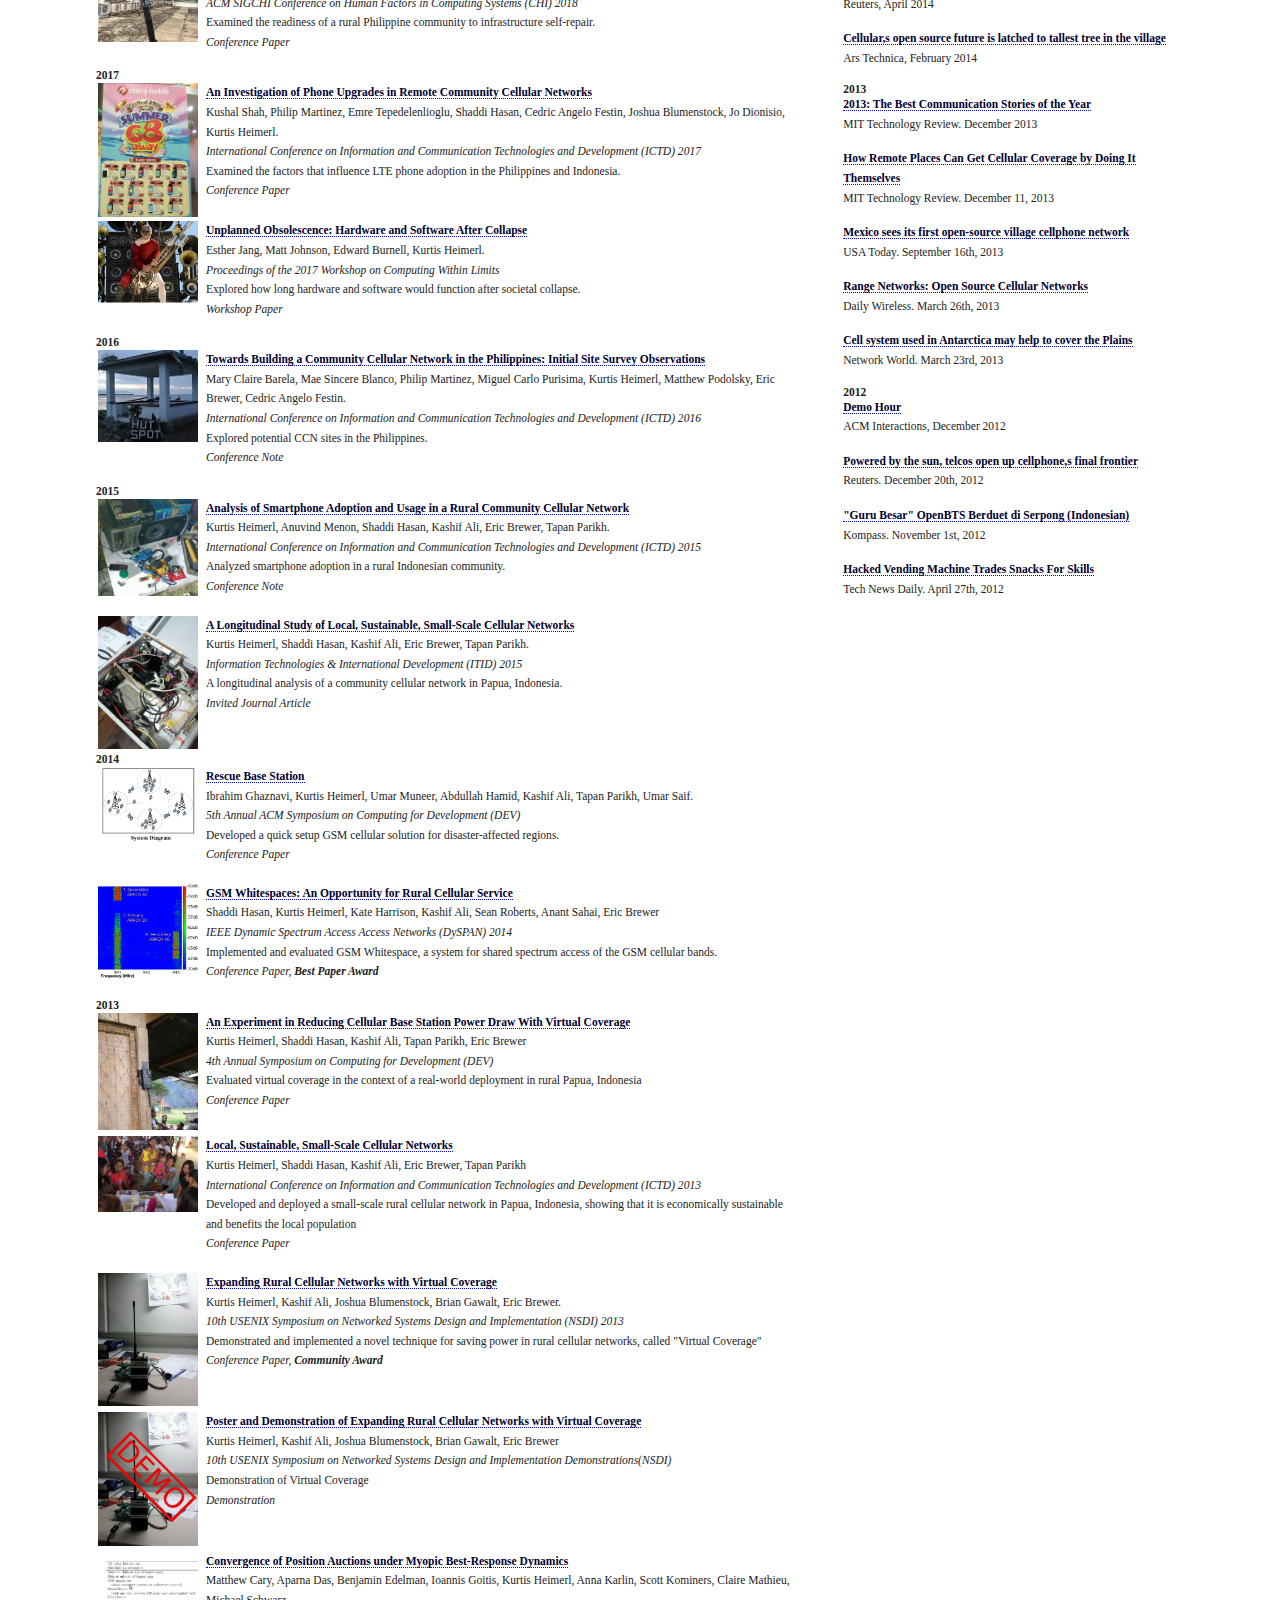
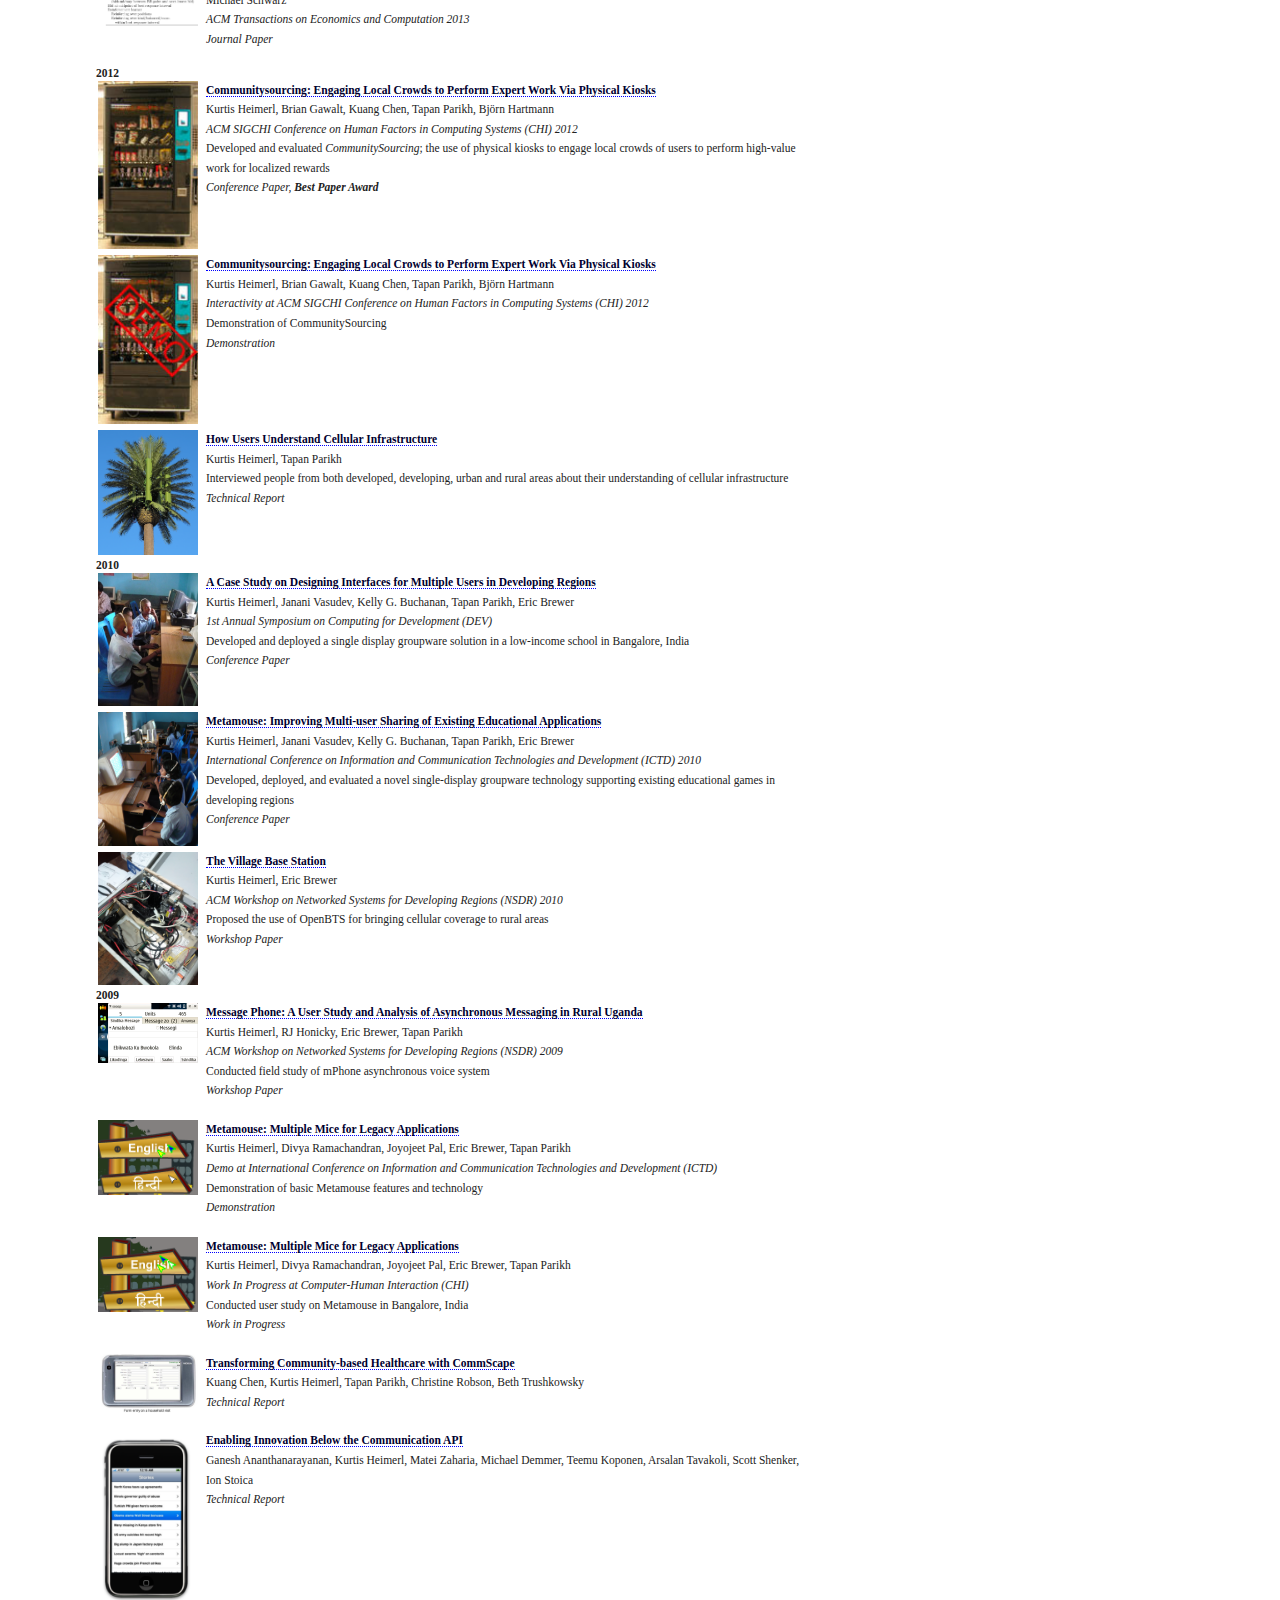
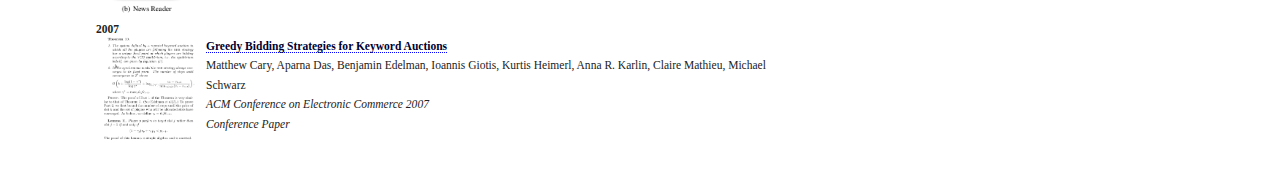
==== commit dea34602: "updating matt" ====
--- a/index.html
+++ b/index.html
@@ -78,7 +78,7 @@
 	    <li><a href="https://sudheesh.info/">Sudheesh Singanamalla</a> (PhD) on distributed telecom and payment systems. Co-advised with <a href="https://www.cs.washington.edu/people/faculty/anderson">Richard Anderson.</a> </li>
 	    <li><a href="https://emazuh.github.io/">Emmanuel Azuh Mensah</a> (PhD) on ML in disadvantaged environments. </li>
 	    <li><a href="https://blog.uzodi.com/">Innocent Obi</a> (PhD) on systems for community networks. </li>
-	    <li><a href="https://github.com/nussarafirn">Nussara 'Firn' Tieanklin</a> (PhD) on impacts of air quality on front-line Thai populations.. </li>
+	    <li><a href="https://github.com/nussarafirn">Nussara 'Firn' Tieanklin</a> (PhD) on impacts of air quality on front-line Thai populations. </li>
 
 	  </ul>
 	</p>
@@ -87,7 +87,7 @@
 	  And have the following alumni from our group: <ul>
 	    <li><a href="https://mziegler.github.io/">Matt Ziegler</a> (PhD) on conservation. Now doing a postdoc in Fisheries at UW.</li>
 
-	    <li><a href="https://homes.cs.washington.edu/~matt9j/">Matt Johnson</a> (PhD) on distributed LTE. Now at Starlink.</li>
+	    <li><a href="https://matt9j.net/">Matt Johnson</a> (PhD) on distributed LTE. Now at Starlink.</li>
 
 	    <li><a href="https://www.linkedin.com/in/pathiratk/">Pathirat Kosakanchit</a> (masters) on Thai political twitter. Now at Cumulo.</li>
 	    <li><a href="https://kns94.github.io/">Kushal Shah</a> (masters) on big data and development. Now at SoFi.</li>
@@ -118,7 +118,7 @@
       <div id="paperList">
 	<h4>2024</h4>
 	<table>
-	  <tbody><tr><td width="106" valign="top"><img src="images/dauth_map.png" width="100"/></td><td valign="top">    <p class="pub">   <span class="pubtitle"><a href="pubs/Dauth-sigcomm2024.pdf">dAuth: A Resilient Authentication Architecture for Federated Private Cellular Networks</a></span><br/>      <span class="pubauth"> Matthew Johnson, Sudheesh Singanamalla, Nick Durand, Esther Jang, Spencer Sevilla, Kurtis Heimerl<br/></span> <span class="pubvenue"> ACM SIGCOMM '24<br/></span>   <span class="pubsumm"> Our distributed cellular architecture for community networks. <br/></span>   <span class="pubvenue">Conference Paper</span><span class="publinks"></span>       </p></td></tr>	  
+	  <tbody><tr><td width="106" valign="top"><img src="images/dauth_map.png" width="100"/></td><td valign="top">    <p class="pub">   <span class="pubtitle"><a href="pubs/dAuth-sigcomm2024.pdf">dAuth: A Resilient Authentication Architecture for Federated Private Cellular Networks</a></span><br/>      <span class="pubauth"> Matthew Johnson, Sudheesh Singanamalla, Nick Durand, Esther Jang, Spencer Sevilla, Kurtis Heimerl<br/></span> <span class="pubvenue"> ACM SIGCOMM '24<br/></span>   <span class="pubsumm"> Our distributed cellular architecture for community networks. <br/></span>   <span class="pubvenue">Conference Paper</span><span class="publinks"></span>       </p></td></tr>	  
 	  <tbody><tr><td width="106" valign="top"><img src="images/thai_scooters.jpg" width="100"/></td><td valign="top">    <p class="pub">   <span class="pubtitle"><a href="pubs/thai_air_cscw24.pdf">"I will just have to keep driving": A Mixed-methods Investigation of Lack of Agency within the Thai Motorcycle Rideshare Driver Community</a></span><br/>      <span class="pubauth"> Nussara Tieanklin, Joseph Breda, Tim Althoff, Kurtis Heimerl<br/></span> <span class="pubvenue"> Proceedings of the ACM on Human-Computer Interaction Volume 8 Issue CSCW 1 (CSCW '24)<br/></span>   <span class="pubsumm"> Exploration of motorcycle driver behavior in the face of air quality events. <br/></span>   <span class="pubvenue">Conference Paper</span><span class="publinks"></span>       </p></td></tr>	  
 	</table>
 	<h4>2023</h4>
